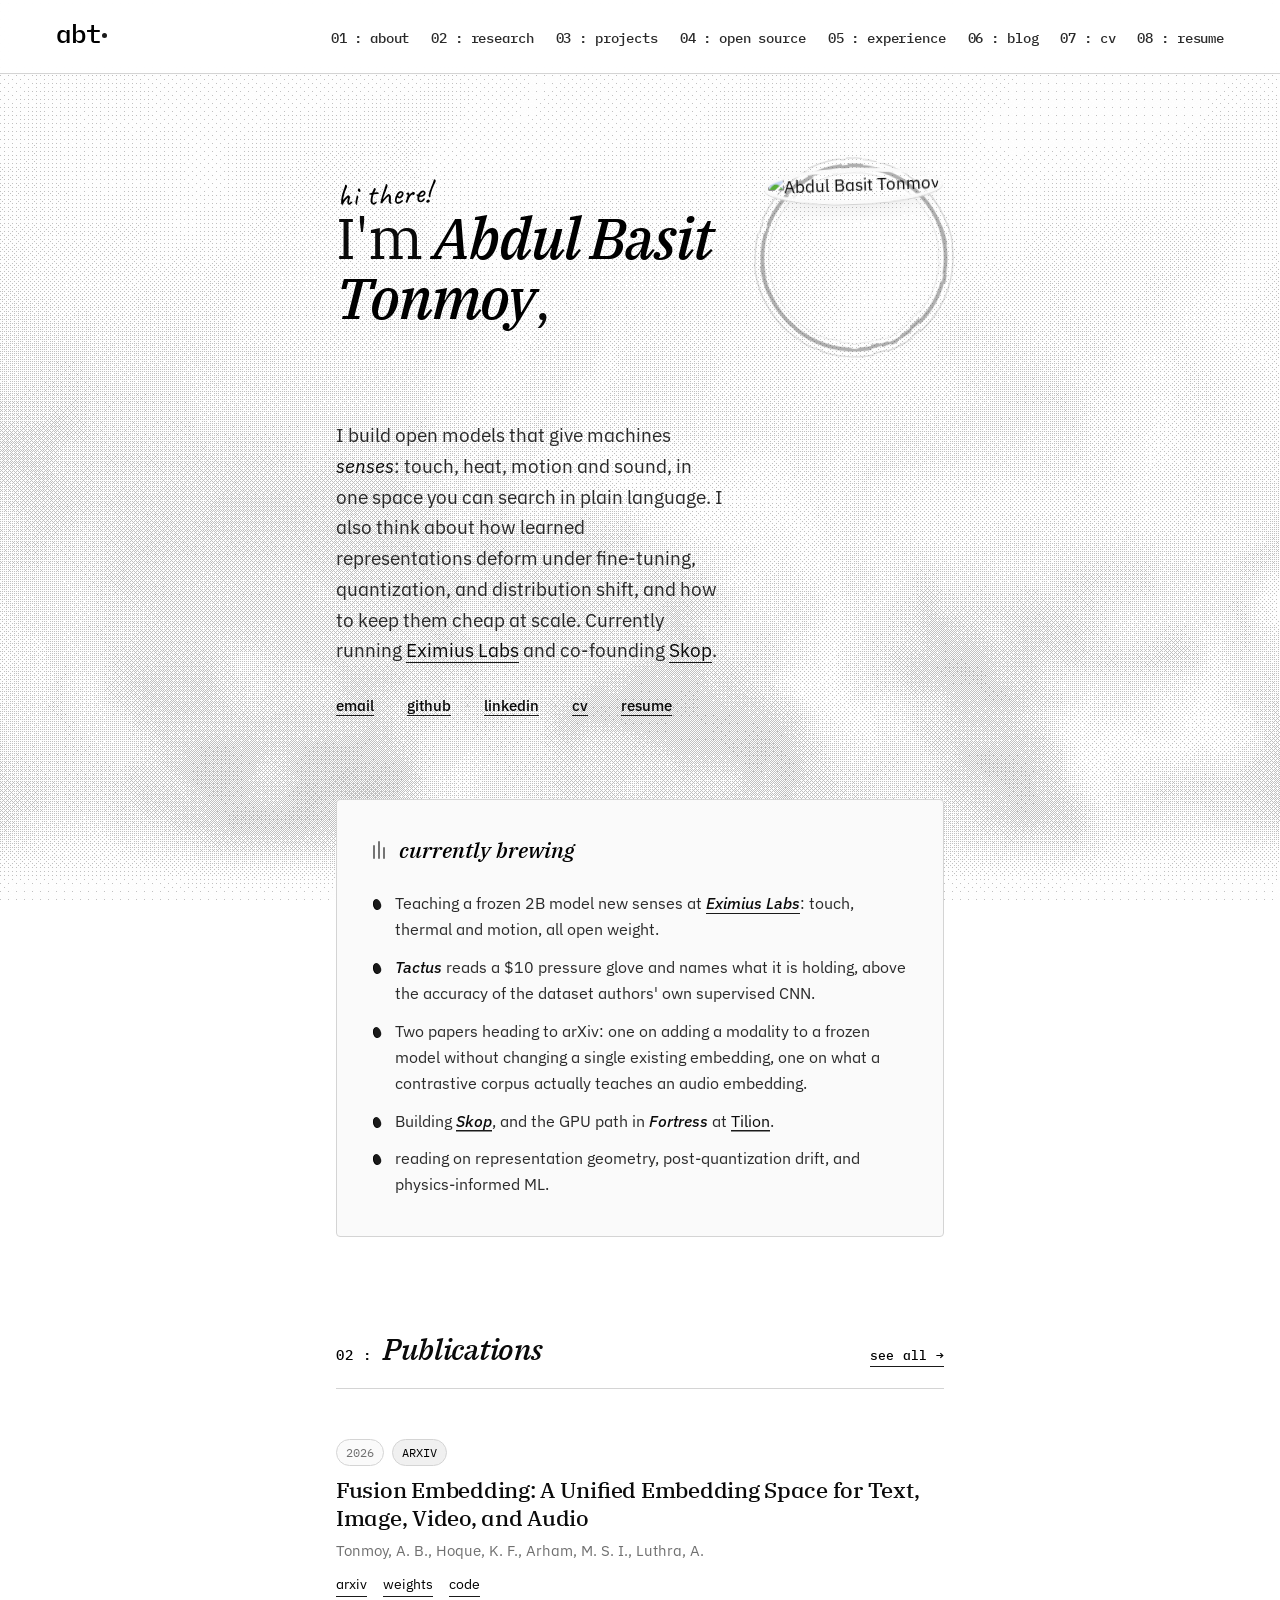
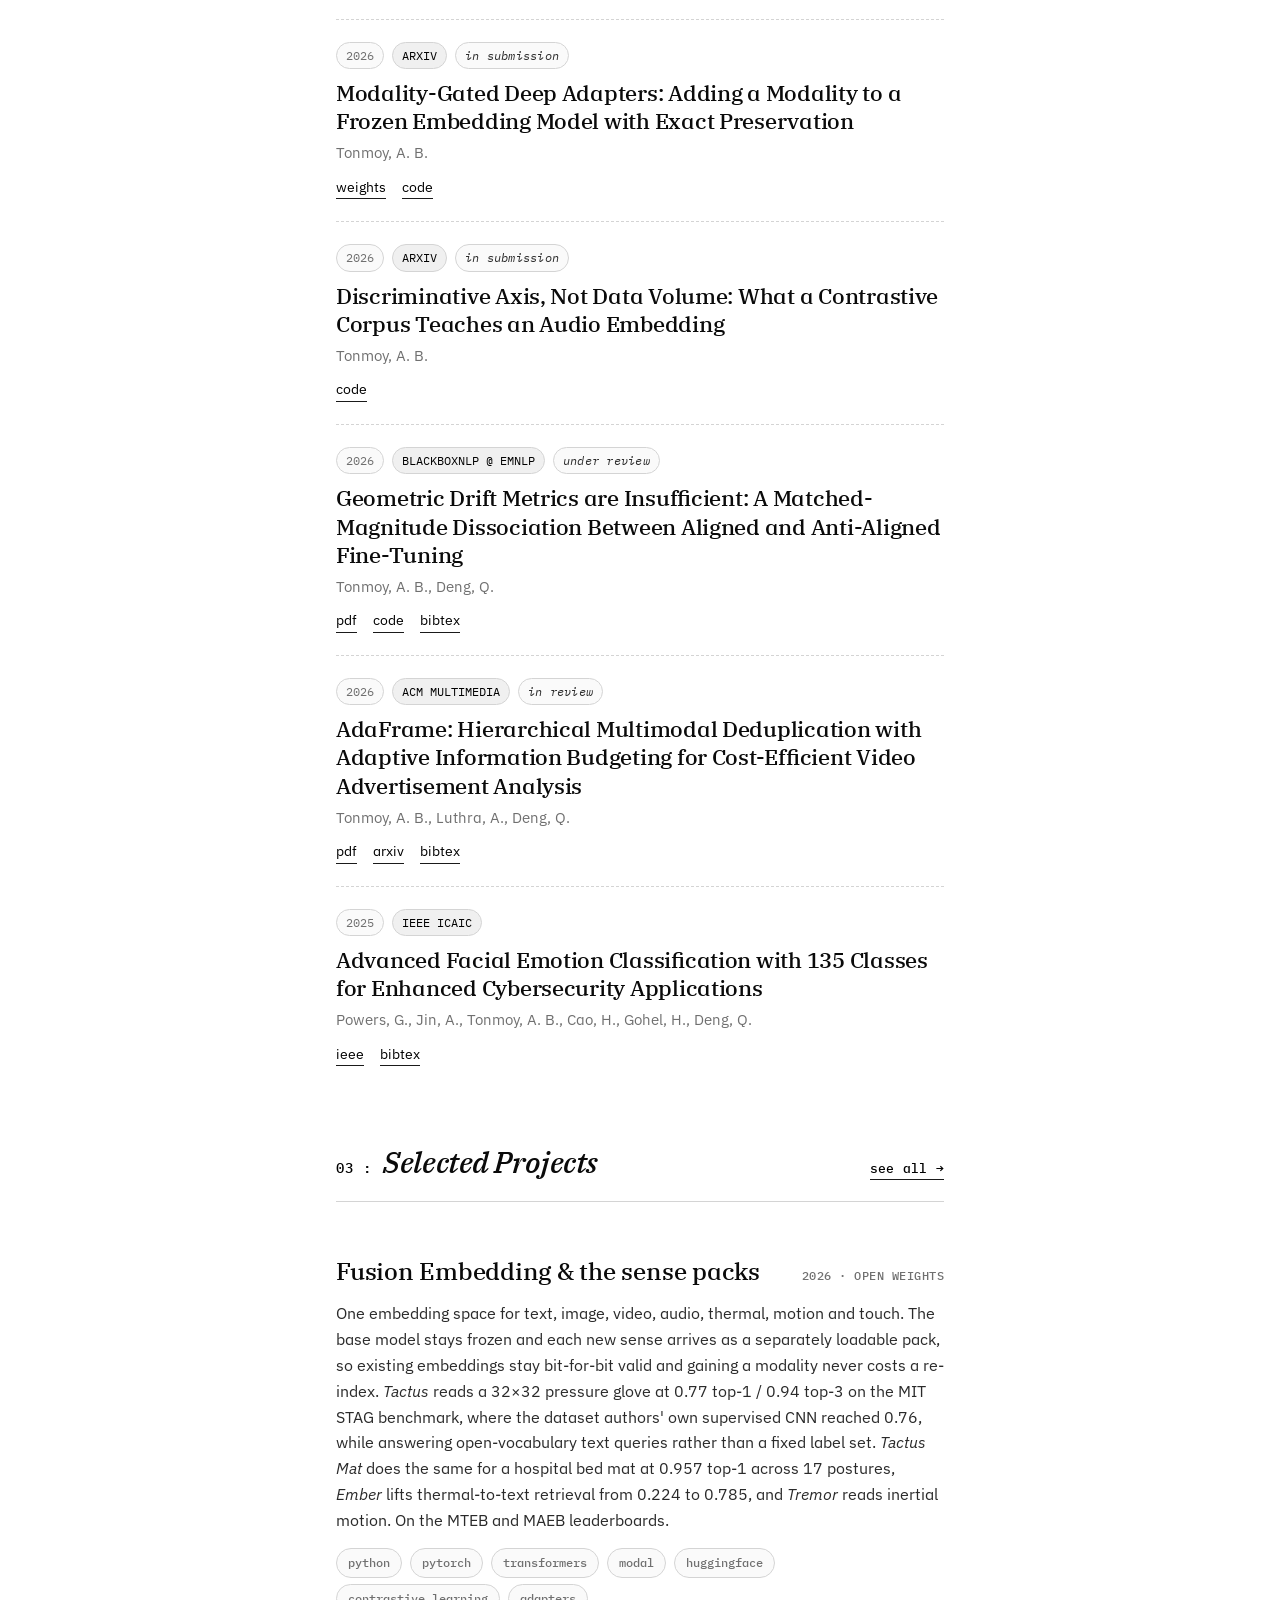
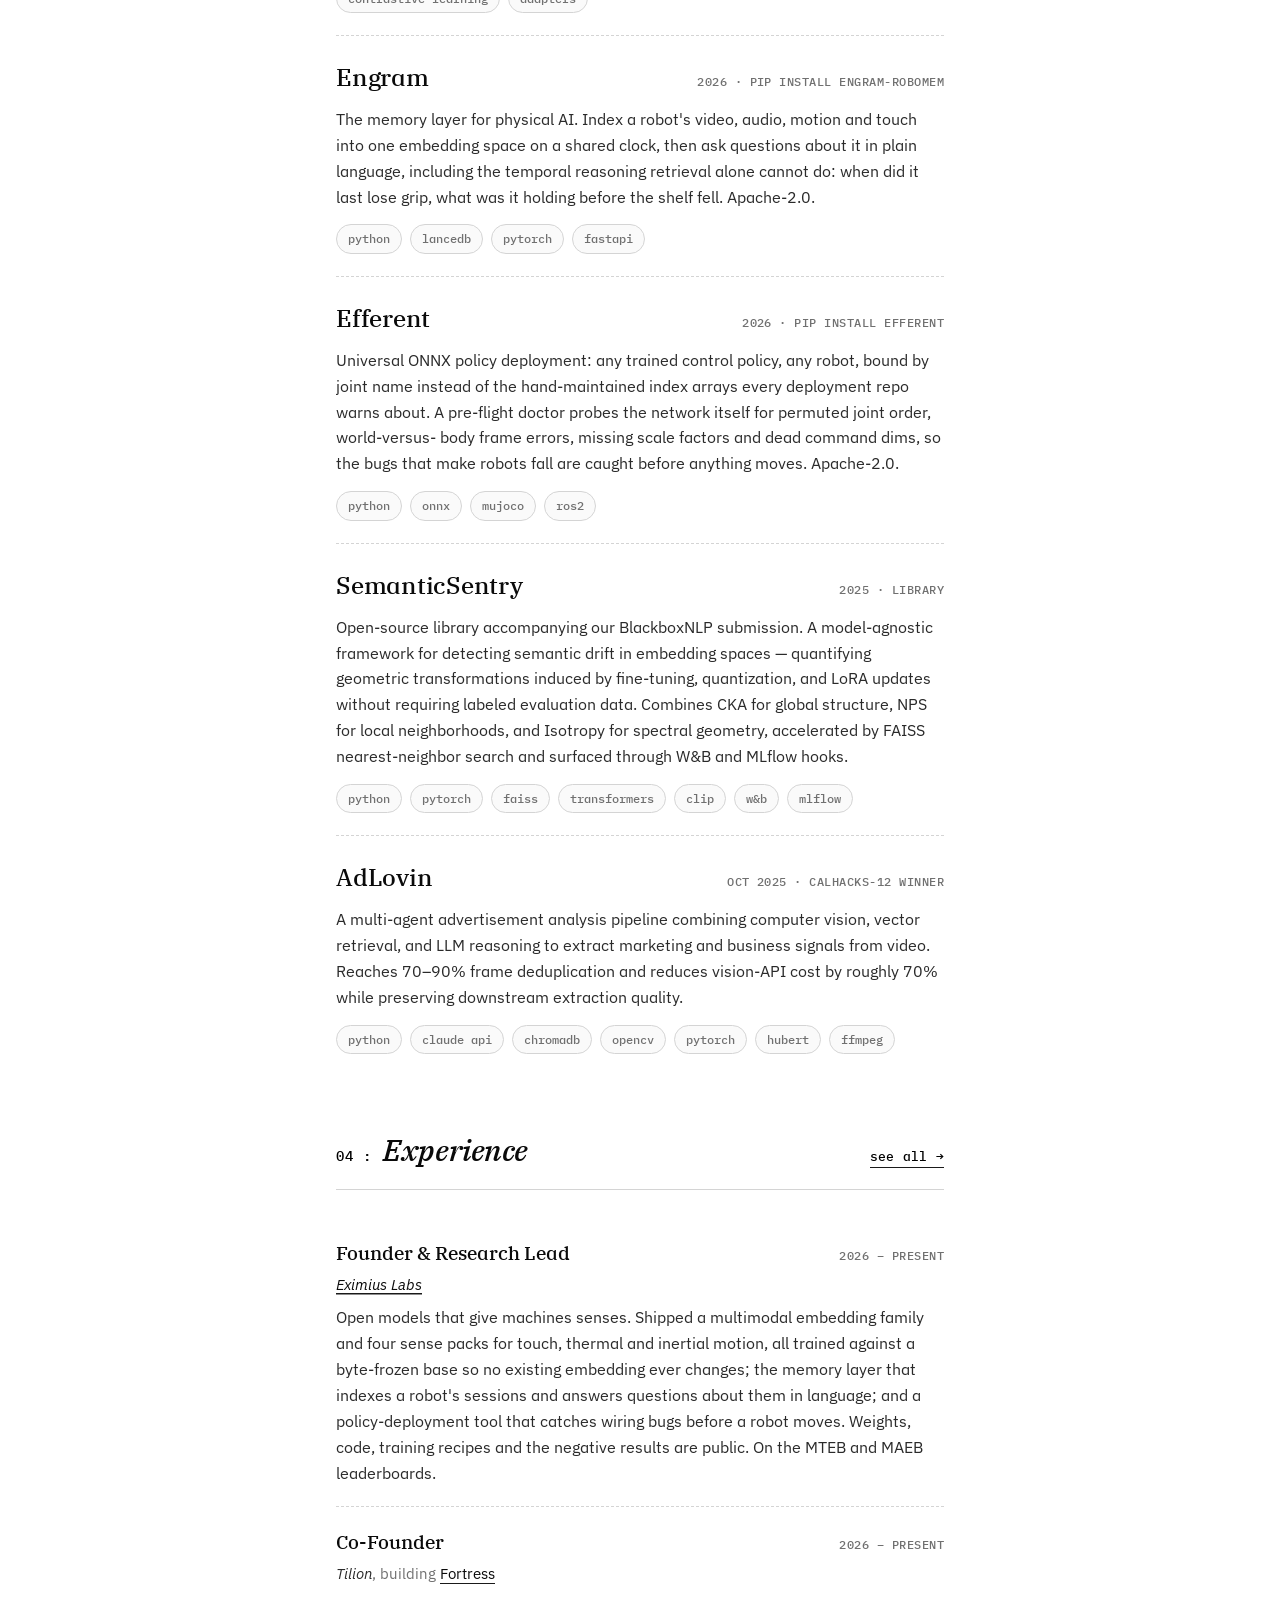
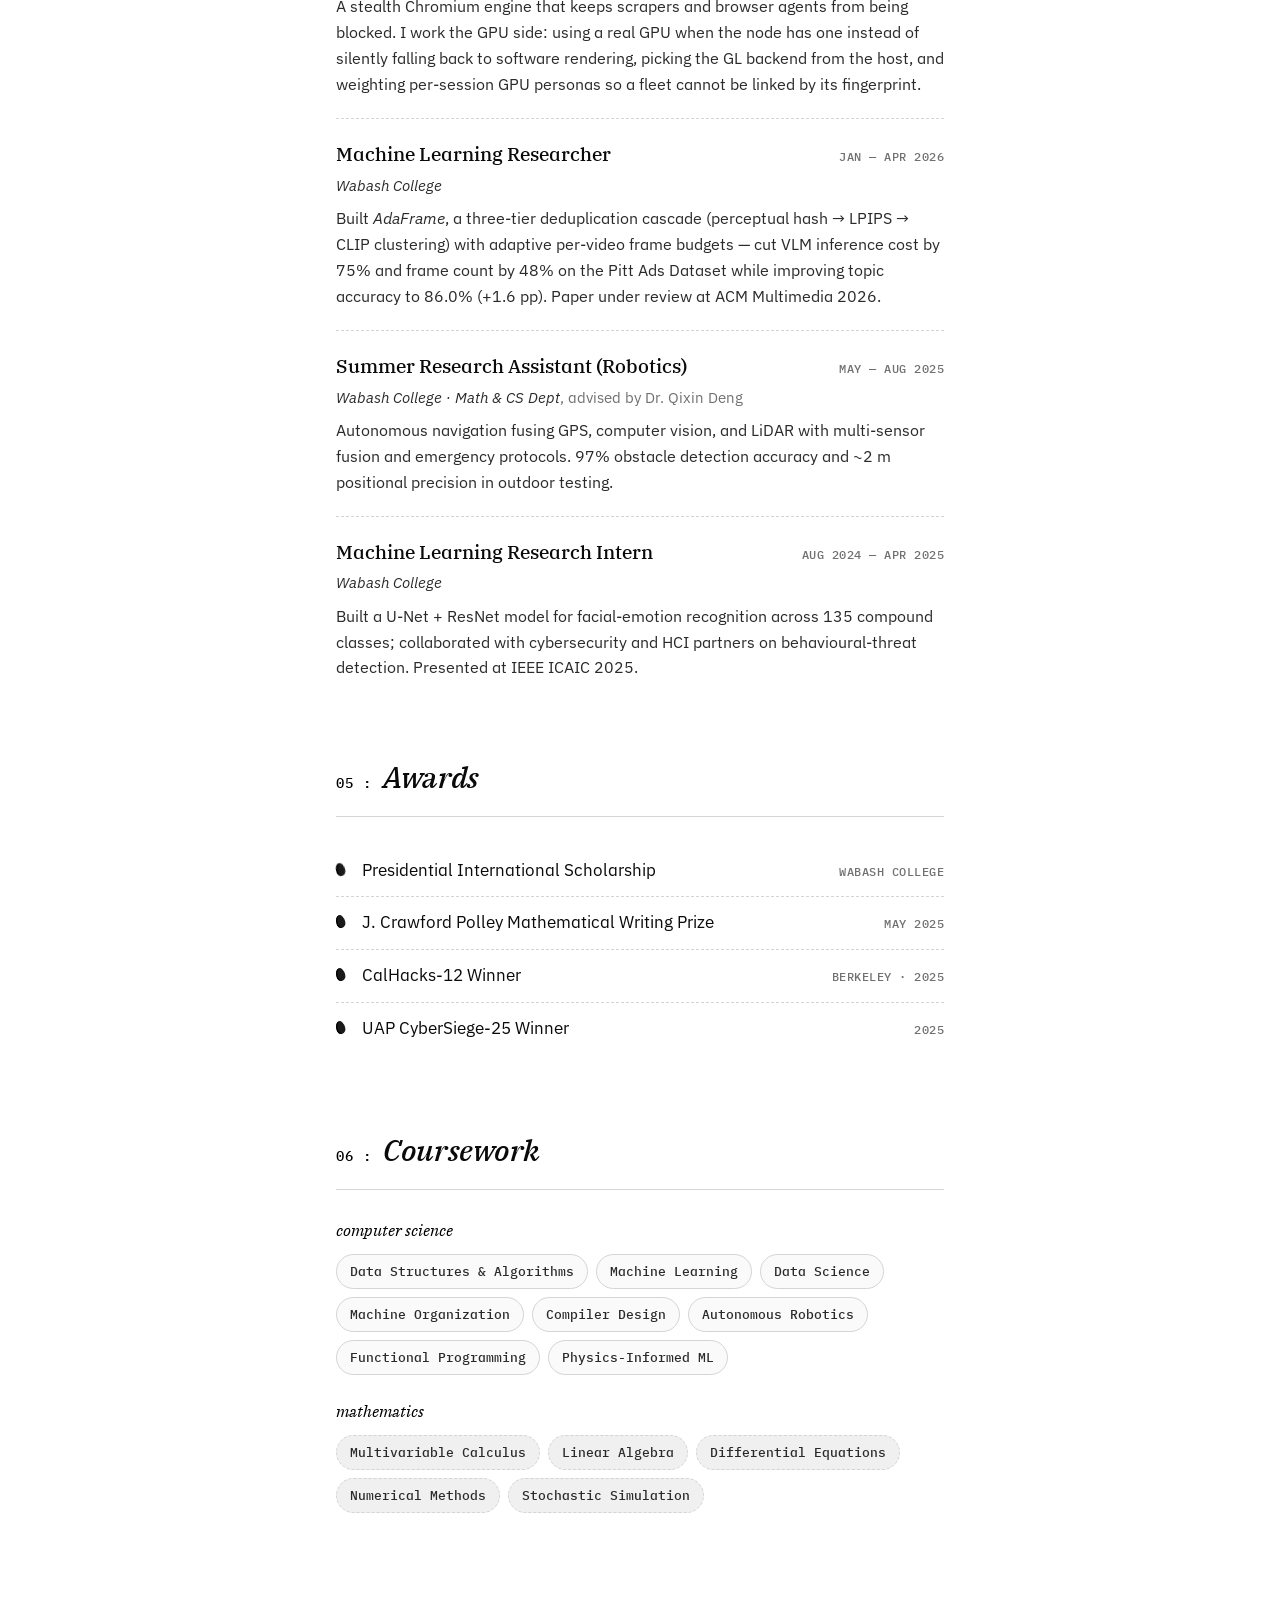
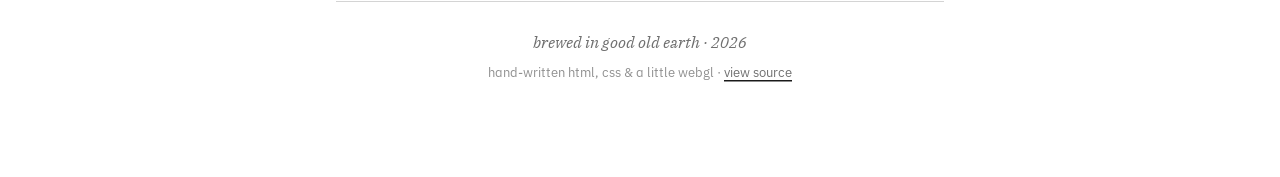
==== index.html @ e2d8f0fb "Move Tilion from open source to experience Fortress and tilion_cloud are my own company's repos, not" ====
<!doctype html>
<html lang="en">
  <head>
    <meta charset="utf-8" />
    <meta name="viewport" content="width=device-width, initial-scale=1" />
    <title>Abdul Basit Tonmoy</title>
    <meta
      name="description"
      content="Abdul Basit Tonmoy — undergraduate researcher at Wabash College working on multimodal ML, embedding geometry, and efficient inference systems."
    />
    <meta name="theme-color" content="#ffffff" />

    <link rel="icon" href="assets/img/favicon.svg" type="image/svg+xml" />
    <link rel="apple-touch-icon" href="assets/img/favicon.svg" />

    <link rel="preconnect" href="https://fonts.googleapis.com" />
    <link rel="preconnect" href="https://fonts.gstatic.com" crossorigin />
    <link
      href="https://fonts.googleapis.com/css2?family=Caveat:wght@500;600&family=IBM+Plex+Mono:ital,wght@0,400;0,500;1,400&family=IBM+Plex+Sans:ital,wght@0,400;0,500;0,600;1,400&family=IBM+Plex+Serif:ital,wght@0,400;0,500;0,600;1,400;1,500&display=swap"
      rel="stylesheet"
    />

    <link rel="stylesheet" href="styles.css" />
  </head>

  <body>
    <header class="topnav">
      <a href="#top" class="brand">
        <span class="brand-glyph">abt</span>
      </a>
      <nav class="nav-list" aria-label="primary">
        <a href="#about">01 : about</a>
        <a href="research/index.html">02 : research</a>
        <a href="projects/index.html">03 : projects</a>
        <a href="oss/index.html">04 : open source</a>
        <a href="experience/index.html">05 : experience</a>
        <a href="blog/index.html">06 : blog</a>
        <a href="https://drive.google.com/drive/folders/1XuUOrKwvbpiu9fPLoT7gOQi841PWO5Fw?usp=sharing">07 : cv</a>
        <a href="https://drive.google.com/drive/folders/1CNJVHpJBf2k5RYKV4sfGT2qE45m3qys4?usp=sharing">08 : resume</a>
      </nav>
    </header>

    <main class="page" id="top">
      <section class="hero">
        <div class="hero-grid">
          <p class="greeting">hi there!</p>

          <h1 class="title">
            I'm <em class="name">Abdul Basit Tonmoy</em>,
          </h1>

          <p class="rotating-line">
            <span
              class="rotator"
              role="text"
              aria-label="an engineer, researcher, hacker and photographer; a coffee and sunset enthusiast; a weekend hiker and amateur footballer"
            >
              <span>an engineer, researcher, hacker &amp; photographer</span>
              <span>a coffee &amp; sunset enthusiast</span>
              <span>a weekend hiker &amp; amateur footballer</span>
            </span>
          </p>

          <p class="identity">
            I build open models that give machines <em>senses</em>:
            touch, heat, motion and sound, in one space you can search in
            plain language. I also think about how learned representations
            deform under fine-tuning, quantization, and distribution shift,
            and how to keep them cheap at scale. Currently running
            <a href="https://www.eximiuslabs.com/">Eximius Labs</a> and
            co-founding <a href="https://skop.dev/">Skop</a>.
          </p>

          <p class="contact">
            <a href="mailto:atonmoy27@wabash.edu">email</a>
            <span class="dot" aria-hidden="true">&middot;</span>
            <a href="https://github.com/abtonmoy">github</a>
            <span class="dot" aria-hidden="true">&middot;</span>
            <a href="https://linkedin.com/in/abdul-basit-tonmoy">linkedin</a>
            <span class="dot" aria-hidden="true">&middot;</span>
            <a href="https://drive.google.com/drive/folders/1XuUOrKwvbpiu9fPLoT7gOQi841PWO5Fw?usp=sharing">cv</a>
            <span class="dot" aria-hidden="true">&middot;</span>
            <a href="https://drive.google.com/drive/folders/1CNJVHpJBf2k5RYKV4sfGT2qE45m3qys4?usp=sharing">resume</a>
          </p>

          <figure class="hero-avatar">
            <svg
              class="stain-ring"
              viewBox="0 0 240 240"
              aria-hidden="true"
              xmlns="http://www.w3.org/2000/svg"
            >
              <defs>
                <filter id="rough" x="-10%" y="-10%" width="120%" height="120%">
                  <feTurbulence
                    type="fractalNoise"
                    baseFrequency="0.024"
                    numOctaves="2"
                    seed="4"
                  />
                  <feDisplacementMap in="SourceGraphic" scale="5" />
                </filter>
              </defs>
              <circle
                cx="120"
                cy="120"
                r="100"
                fill="none"
                stroke="#0a0a0a"
                stroke-width="4"
                filter="url(#rough)"
              />
              <circle
                cx="120"
                cy="120"
                r="108"
                fill="none"
                stroke="#0a0a0a"
                stroke-width="1.2"
                opacity="0.55"
                filter="url(#rough)"
              />
              <circle
                cx="120"
                cy="120"
                r="93"
                fill="none"
                stroke="#0a0a0a"
                stroke-width="0.8"
                opacity="0.4"
                filter="url(#rough)"
              />
            </svg>
            <img
              class="avatar"
              src="assets/img/profile.jpg"
              alt="Abdul Basit Tonmoy"
              loading="eager"
              width="170"
              height="170"
            />
          </figure>
        </div>
      </section>

      <section class="currently" id="about">
        <h2 class="brewing">
          <span class="steam" aria-hidden="true">
            <span></span><span></span><span></span>
          </span>
          <span>currently brewing</span>
        </h2>
        <ul class="now-list">
          <li>
            Teaching a frozen 2B model new senses at
            <a href="https://www.eximiuslabs.com/"><em>Eximius Labs</em></a>:
            touch, thermal and motion, all open weight.
          </li>
          <li>
            <em>Tactus</em> reads a $10 pressure glove and names what it is
            holding, above the accuracy of the dataset authors' own supervised
            CNN.
          </li>
          <li>
            Two papers heading to arXiv: one on adding a modality to a frozen
            model without changing a single existing embedding, one on what a
            contrastive corpus actually teaches an audio embedding.
          </li>
          <li>
            Building <a href="https://skop.dev/"><em>Skop</em></a>, and the GPU
            path in <em>Fortress</em> at
            <a href="https://github.com/tiliondev/fortress">Tilion</a>.
          </li>
          <li>
            reading on representation geometry, post-quantization drift, and
            physics-informed ML.
          </li>
        </ul>
      </section>

      <section class="block" id="research">
        <h2 class="block-title">
          <span class="num">02 :</span> Publications
          <a class="see-all" href="research/index.html">see all &rarr;</a>
        </h2>

        <ol class="pubs">
          <li class="pub">
            <div class="pub-meta">
              <span class="year">2026</span>
              <span class="venue">arXiv</span>
            </div>
            <h3 class="pub-title">
              Fusion Embedding: A Unified Embedding Space for Text, Image,
              Video, and Audio
            </h3>
            <p class="pub-authors">
              Tonmoy, A. B., Hoque, K. F., Arham, M. S. I., Luthra, A.
            </p>
            <p class="pub-links">
              <a href="https://arxiv.org/abs/2607.18666">arxiv</a>
              <a href="https://huggingface.co/EximiusLabs">weights</a>
              <a href="https://github.com/Eximius-Labs/fusion-embedding">code</a>
            </p>
          </li>

          <li class="pub">
            <div class="pub-meta">
              <span class="year">2026</span>
              <span class="venue">arXiv</span>
              <span class="status">in submission</span>
            </div>
            <h3 class="pub-title">
              Modality-Gated Deep Adapters: Adding a Modality to a Frozen
              Embedding Model with Exact Preservation
            </h3>
            <p class="pub-authors">Tonmoy, A. B.</p>
            <p class="pub-links">
              <a href="https://huggingface.co/EximiusLabs">weights</a>
              <a href="https://github.com/Eximius-Labs/fusion-embedding">code</a>
            </p>
          </li>

          <li class="pub">
            <div class="pub-meta">
              <span class="year">2026</span>
              <span class="venue">arXiv</span>
              <span class="status">in submission</span>
            </div>
            <h3 class="pub-title">
              Discriminative Axis, Not Data Volume: What a Contrastive Corpus
              Teaches an Audio Embedding
            </h3>
            <p class="pub-authors">Tonmoy, A. B.</p>
            <p class="pub-links">
              <a href="https://github.com/Eximius-Labs/fusion-embedding">code</a>
            </p>
          </li>

          <li class="pub">
            <div class="pub-meta">
              <span class="year">2026</span>
              <span class="venue">BlackboxNLP @ EMNLP</span>
              <span class="status">under review</span>
            </div>
            <h3 class="pub-title">
              Geometric Drift Metrics are Insufficient: A Matched-Magnitude
              Dissociation Between Aligned and Anti-Aligned Fine-Tuning
            </h3>
            <p class="pub-authors">Tonmoy, A. B., Deng, Q.</p>
            <p class="pub-links">
              <a href="assets/papers/semantic-drift.pdf">pdf</a>
              <a href="https://github.com/abtonmoy/semantic-sentry">code</a>
              <a href="#">bibtex</a>
            </p>
          </li>

          <li class="pub">
            <div class="pub-meta">
              <span class="year">2026</span>
              <span class="venue">ACM Multimedia</span>
              <span class="status">in review</span>
            </div>
            <h3 class="pub-title">
              AdaFrame: Hierarchical Multimodal Deduplication with Adaptive
              Information Budgeting for Cost-Efficient Video Advertisement
              Analysis
            </h3>
            <p class="pub-authors">Tonmoy, A. B., Luthra, A., Deng, Q.</p>
            <p class="pub-links">
              <a href="assets/papers/adaframe.pdf">pdf</a>
              <a href="#">arxiv</a>
              <a href="#">bibtex</a>
            </p>
          </li>

          <li class="pub">
            <div class="pub-meta">
              <span class="year">2025</span>
              <span class="venue">IEEE ICAIC</span>
            </div>
            <h3 class="pub-title">
              Advanced Facial Emotion Classification with 135 Classes for
              Enhanced Cybersecurity Applications
            </h3>
            <p class="pub-authors">
              Powers, G., Jin, A., Tonmoy, A. B., Cao, H., Gohel, H., Deng, Q.
            </p>
            <p class="pub-links">
              <a href="https://ieeexplore.ieee.org/abstract/document/10848788">ieee</a>
              <a href="#">bibtex</a>
            </p>
          </li>
        </ol>
      </section>

      <section class="block" id="projects">
        <h2 class="block-title">
          <span class="num">03 :</span> Selected Projects
          <a class="see-all" href="projects/index.html">see all &rarr;</a>
        </h2>

        <ul class="projects">
          <li class="project">
            <div class="project-head">
              <h3 class="project-name">Fusion Embedding &amp; the sense packs</h3>
              <span class="project-tag">2026 &middot; open weights</span>
            </div>
            <p class="project-desc">
              One embedding space for text, image, video, audio, thermal,
              motion and touch. The base model stays frozen and each new sense
              arrives as a separately loadable pack, so existing embeddings
              stay bit-for-bit valid and gaining a modality never costs a
              re-index. <em>Tactus</em> reads a 32&times;32 pressure glove at
              0.77 top-1 / 0.94 top-3 on the MIT STAG benchmark, where the
              dataset authors' own supervised CNN reached 0.76, while
              answering open-vocabulary text queries rather than a fixed label
              set. <em>Tactus Mat</em> does the same for a hospital bed mat at
              0.957 top-1 across 17 postures, <em>Ember</em> lifts
              thermal-to-text retrieval from 0.224 to 0.785, and
              <em>Tremor</em> reads inertial motion. On the MTEB and MAEB
              leaderboards.
            </p>
            <ul class="stack">
              <li>python</li>
              <li>pytorch</li>
              <li>transformers</li>
              <li>modal</li>
              <li>huggingface</li>
              <li>contrastive learning</li>
              <li>adapters</li>
            </ul>
          </li>

          <li class="project">
            <div class="project-head">
              <h3 class="project-name">Engram</h3>
              <span class="project-tag">2026 &middot; pip install engram-robomem</span>
            </div>
            <p class="project-desc">
              The memory layer for physical AI. Index a robot's video, audio,
              motion and touch into one embedding space on a shared clock,
              then ask questions about it in plain language, including the
              temporal reasoning retrieval alone cannot do: when did it last
              lose grip, what was it holding before the shelf fell. Apache-2.0.
            </p>
            <ul class="stack">
              <li>python</li>
              <li>lancedb</li>
              <li>pytorch</li>
              <li>fastapi</li>
            </ul>
          </li>

          <li class="project">
            <div class="project-head">
              <h3 class="project-name">Efferent</h3>
              <span class="project-tag">2026 &middot; pip install efferent</span>
            </div>
            <p class="project-desc">
              Universal ONNX policy deployment: any trained control policy, any
              robot, bound by joint name instead of the hand-maintained index
              arrays every deployment repo warns about. A pre-flight doctor
              probes the network itself for permuted joint order, world-versus-
              body frame errors, missing scale factors and dead command dims,
              so the bugs that make robots fall are caught before anything
              moves. Apache-2.0.
            </p>
            <ul class="stack">
              <li>python</li>
              <li>onnx</li>
              <li>mujoco</li>
              <li>ros2</li>
            </ul>
          </li>

          <li class="project">
            <div class="project-head">
              <h3 class="project-name">SemanticSentry</h3>
              <span class="project-tag">2025 &middot; library</span>
            </div>
            <p class="project-desc">
              Open-source library accompanying our BlackboxNLP submission.
              A model-agnostic framework for detecting semantic drift in
              embedding spaces &mdash; quantifying geometric transformations
              induced by fine-tuning, quantization, and LoRA updates without
              requiring labeled evaluation data. Combines CKA for global
              structure, NPS for local neighborhoods, and Isotropy for
              spectral geometry, accelerated by FAISS nearest-neighbor search
              and surfaced through W&amp;B and MLflow hooks.
            </p>
            <ul class="stack">
              <li>python</li>
              <li>pytorch</li>
              <li>faiss</li>
              <li>transformers</li>
              <li>clip</li>
              <li>w&amp;b</li>
              <li>mlflow</li>
            </ul>
          </li>

          <li class="project">
            <div class="project-head">
              <h3 class="project-name">AdLovin</h3>
              <span class="project-tag">Oct 2025 &middot; CalHacks-12 winner</span>
            </div>
            <p class="project-desc">
              A multi-agent advertisement analysis pipeline combining computer
              vision, vector retrieval, and LLM reasoning to extract marketing
              and business signals from video. Reaches 70&ndash;90% frame
              deduplication and reduces vision-API cost by roughly 70% while
              preserving downstream extraction quality.
            </p>
            <ul class="stack">
              <li>python</li>
              <li>claude api</li>
              <li>chromadb</li>
              <li>opencv</li>
              <li>pytorch</li>
              <li>hubert</li>
              <li>ffmpeg</li>
            </ul>
          </li>
        </ul>
      </section>

      <section class="block" id="experience">
        <h2 class="block-title">
          <span class="num">04 :</span> Experience
          <a class="see-all" href="experience/index.html">see all &rarr;</a>
        </h2>

        <ol class="experience">
          <li class="role">
            <div class="role-head">
              <h3 class="role-title">Founder &amp; Research Lead</h3>
              <span class="role-when">2026 &ndash; present</span>
            </div>
            <p class="role-where">
              <em><a href="https://www.eximiuslabs.com/">Eximius Labs</a></em>
            </p>
            <p class="role-note">
              Open models that give machines senses. Shipped a multimodal
              embedding family and four sense packs for touch, thermal and
              inertial motion, all trained against a byte-frozen base so no
              existing embedding ever changes; the memory layer that indexes a
              robot's sessions and answers questions about them in language;
              and a policy-deployment tool that catches wiring bugs before a
              robot moves. Weights, code, training recipes and the negative
              results are public. On the MTEB and MAEB leaderboards.
            </p>
          </li>

          <li class="role">
            <div class="role-head">
              <h3 class="role-title">Co-Founder</h3>
              <span class="role-when">2026 &ndash; present</span>
            </div>
            <p class="role-where">
              <em>Tilion</em>, building
              <a href="https://github.com/tiliondev/fortress">Fortress</a>
            </p>
            <p class="role-note">
              A stealth Chromium engine that keeps scrapers and browser agents
              from being blocked. I work the GPU side: using a real GPU when
              the node has one instead of silently falling back to software
              rendering, picking the GL backend from the host, and weighting
              per-session GPU personas so a fleet cannot be linked by its
              fingerprint.
            </p>
          </li>

          <li class="role">
            <div class="role-head">
              <h3 class="role-title">Machine Learning Researcher</h3>
              <span class="role-when">Jan &mdash; Apr 2026</span>
            </div>
            <p class="role-where">
              <em>Wabash College</em>
            </p>
            <p class="role-note">
              Built <em>AdaFrame</em>, a three-tier deduplication cascade
              (perceptual hash &rarr; LPIPS &rarr; CLIP clustering) with
              adaptive per-video frame budgets &mdash; cut VLM inference
              cost by 75% and frame count by 48% on the Pitt Ads Dataset
              while improving topic accuracy to 86.0% (+1.6&nbsp;pp).
              Paper under review at ACM Multimedia 2026.
            </p>
          </li>

          <li class="role">
            <div class="role-head">
              <h3 class="role-title">Summer Research Assistant (Robotics)</h3>
              <span class="role-when">May &mdash; Aug 2025</span>
            </div>
            <p class="role-where">
              <em>Wabash College &middot; Math &amp; CS Dept</em>, advised
              by Dr. Qixin Deng
            </p>
            <p class="role-note">
              Autonomous navigation fusing GPS, computer vision, and LiDAR
              with multi-sensor fusion and emergency protocols. 97%
              obstacle detection accuracy and ~2&nbsp;m positional
              precision in outdoor testing.
            </p>
          </li>

          <li class="role">
            <div class="role-head">
              <h3 class="role-title">Machine Learning Research Intern</h3>
              <span class="role-when">Aug 2024 &mdash; Apr 2025</span>
            </div>
            <p class="role-where">
              <em>Wabash College</em>
            </p>
            <p class="role-note">
              Built a U-Net + ResNet model for facial-emotion recognition
              across 135 compound classes; collaborated with cybersecurity
              and HCI partners on behavioural-threat detection. Presented
              at IEEE ICAIC 2025.
            </p>
          </li>

        </ol>
      </section>

      <section class="block">
        <h2 class="block-title">
          <span class="num">05 :</span> Awards
        </h2>
        <ul class="awards">
          <li>
            <span class="award-name">Presidential International Scholarship</span>
            <span class="award-when">Wabash College</span>
          </li>
          <li>
            <span class="award-name">
              J. Crawford Polley Mathematical Writing Prize
            </span>
            <span class="award-when">May 2025</span>
          </li>
          <li>
            <span class="award-name">CalHacks-12 Winner</span>
            <span class="award-when">Berkeley &middot; 2025</span>
          </li>
          <li>
            <span class="award-name">UAP CyberSiege-25 Winner</span>
            <span class="award-when">2025</span>
          </li>
        </ul>
      </section>

      <section class="block">
        <h2 class="block-title">
          <span class="num">06 :</span> Coursework
        </h2>

        <div class="course-group">
          <p class="course-label">computer science</p>
          <ul class="chips">
            <li>Data Structures &amp; Algorithms</li>
            <li>Machine Learning</li>
            <li>Data Science</li>
            <li>Machine Organization</li>
            <li>Compiler Design</li>
            <li>Autonomous Robotics</li>
            <li>Functional Programming</li>
            <li>Physics-Informed ML</li>
          </ul>
        </div>

        <div class="course-group">
          <p class="course-label">mathematics</p>
          <ul class="chips chips-math">
            <li>Multivariable Calculus</li>
            <li>Linear Algebra</li>
            <li>Differential Equations</li>
            <li>Numerical Methods</li>
            <li>Stochastic Simulation</li>
          </ul>
        </div>
      </section>

      <footer class="footer">
        <p class="signoff">
          brewed in good old earth &middot; 2026
        </p>
        <p class="signoff small">
          hand-written html, css &amp; a little webgl &middot;
          <a href="https://github.com/abtonmoy">view source</a>
        </p>
      </footer>
    </main>

    <script src="assets/js/bg.js" data-steam="home" defer></script>
  </body>
</html>
---- styles.css ----
:root {
  /* black & white palette */
  --oat: #ffffff;          /* page bg */
  --foam: #fafafa;         /* slightly off-white surface */
  --cream: #f0f0f0;        /* card surface */
  --espresso: #0a0a0a;     /* primary text — near black */
  --espresso-soft: #2a2a2a;
  --latte: #707070;        /* muted — mid grey */
  --latte-light: #909090;
  --crema: #1a1a1a;        /* accent — dark grey */
  --crema-deep: #000000;   /* hover state — pure black */
  --grounds: #d4d4d4;      /* rule lines */
  --grounds-soft: #e6e6e6;

  --serif: "IBM Plex Serif", "Iowan Old Style", "Sitka Text", Cambria,
    Georgia, serif;
  --sans: "IBM Plex Sans", -apple-system, BlinkMacSystemFont, "Segoe UI",
    Roboto, sans-serif;
  --mono: "IBM Plex Mono", "SFMono-Regular", ui-monospace, Menlo, Consolas,
    monospace;
  --hand: "Caveat", "Bradley Hand", "Marker Felt", cursive;

  --measure: 720px;
  --pad-x: 56px;
}

* {
  box-sizing: border-box;
}

html,
body {
  margin: 0;
  padding: 0;
  background: var(--oat);
  color: var(--espresso);
}

body {
  font-family: var(--sans);
  font-size: 17px;
  line-height: 1.62;
  font-feature-settings: "kern", "liga", "ss01";
  text-rendering: optimizeLegibility;
  -webkit-font-smoothing: antialiased;
  -moz-osx-font-smoothing: grayscale;
  min-height: 100vh;
}

/* very faint paper warmth */
body::before {
  content: "";
  position: fixed;
  inset: 0;
  pointer-events: none;
  z-index: 0;
  opacity: 0.4;
  background-image: url("data:image/svg+xml;utf8,<svg xmlns='http://www.w3.org/2000/svg' width='200' height='200'><filter id='n'><feTurbulence type='fractalNoise' baseFrequency='0.9' numOctaves='2' seed='5'/><feColorMatrix values='0 0 0 0 0.2  0 0 0 0 0.2  0 0 0 0 0.2  0 0 0 0.06 0'/></filter><rect width='100%25' height='100%25' filter='url(%23n)'/></svg>");
  mix-blend-mode: multiply;
}

a {
  color: var(--espresso);
  text-decoration: none;
  background-image: linear-gradient(var(--crema), var(--crema));
  background-repeat: no-repeat;
  background-position: 0 100%;
  background-size: 100% 1.5px;
  transition: color 180ms ease, background-size 180ms ease;
  padding-bottom: 1px;
}

a:hover,
a:focus-visible {
  color: var(--crema-deep);
  background-size: 100% 3px;
}

em,
i {
  font-style: italic;
}

s,
del {
  text-decoration: line-through;
  text-decoration-color: var(--crema);
  text-decoration-thickness: 1.5px;
  color: var(--latte);
}

::selection {
  background: var(--grounds-soft);
  color: var(--espresso);
}

/* ---------- Top nav ---------- */

.topnav {
  position: sticky;
  top: 0;
  z-index: 10;
  display: flex;
  justify-content: space-between;
  align-items: baseline;
  padding: 20px var(--pad-x);
  background: rgba(255, 255, 255, 0.92);
  backdrop-filter: saturate(140%) blur(8px);
  -webkit-backdrop-filter: saturate(140%) blur(8px);
  border-bottom: 1px solid var(--grounds);
  flex-wrap: wrap;
  gap: 12px 28px;
}

.brand {
  display: inline-flex;
  align-items: center;
  gap: 9px;
  font-family: var(--serif);
  font-style: italic;
  font-weight: 500;
  font-size: 18px;
  letter-spacing: -0.005em;
  color: var(--espresso);
  background: none;
}

.brand:hover {
  color: var(--crema-deep);
  background: none;
}

.brand-glyph {
  display: inline-flex;
  align-items: baseline;
  font-family: var(--mono);
  font-style: normal;
  font-weight: 500;
  font-size: 26px;
  line-height: 0.85;
  letter-spacing: -0.04em;
  color: var(--crema-deep);
  position: relative;
  padding: 2px 4px 0 0;
  transform-origin: center bottom;
  transition: transform 360ms cubic-bezier(0.22, 1, 0.36, 1),
    color 220ms ease, letter-spacing 240ms ease;
}

/* the small dot accent — its own typographic mark, not a period */
.brand-glyph::after {
  content: "";
  position: absolute;
  right: -2px;
  bottom: 6px;
  width: 5px;
  height: 5px;
  border-radius: 50%;
  background: var(--crema);
  transition: background 220ms ease, transform 360ms cubic-bezier(0.22, 1, 0.36, 1);
}

.brand:hover .brand-glyph {
  color: var(--espresso);
  transform: rotate(-4deg);
  letter-spacing: 0;
}

.brand:hover .brand-glyph::after {
  background: var(--espresso);
  transform: translateY(-2px);
}


.nav-list {
  display: flex;
  flex-wrap: wrap;
  gap: 22px;
  font-family: var(--sans);
  font-size: 13.5px;
  font-weight: 500;
  letter-spacing: 0.01em;
}

.nav-list a {
  color: var(--espresso-soft);
  background: none;
  padding-bottom: 2px;
  border-bottom: 1px dotted transparent;
  transition: color 180ms ease, border-color 180ms ease;
}

.nav-list a:hover,
.nav-list a:focus-visible {
  color: var(--crema-deep);
  border-bottom-color: var(--crema);
  background: none;
}

/* ---------- Page ---------- */

.page {
  position: relative;
  z-index: 1;
  max-width: var(--measure);
  margin: 0 auto;
  padding: 88px var(--pad-x) 88px;
  opacity: 0;
  transform: translateY(6px);
  animation: rise 700ms cubic-bezier(0.2, 0.7, 0.2, 1) 80ms forwards;
}

@keyframes rise {
  to {
    opacity: 1;
    transform: none;
  }
}

@media (prefers-reduced-motion: reduce) {
  .page {
    animation: none;
    opacity: 1;
    transform: none;
  }
}

/* ---------- Hero ---------- */

.hero {
  position: relative;
  margin-bottom: 80px;
}

.hero-grid {
  display: grid;
  grid-template-columns: minmax(0, 1fr) auto;
  grid-template-areas:
    "greeting avatar"
    "title    avatar"
    "rotator  rotator"
    "identity ."
    "contact  .";
  column-gap: 40px;
  row-gap: 0;
  align-items: start;
}

.hero .greeting { grid-area: greeting; }
.hero .title { grid-area: title; }
.hero .rotating-line { grid-area: rotator; }
.hero .identity { grid-area: identity; }
.hero .contact { grid-area: contact; }
.hero .hero-avatar { grid-area: avatar; }

.hero-avatar {
  position: relative;
  width: 180px;
  height: 180px;
  margin: 6px 0 0;
  flex-shrink: 0;
}

.stain-ring {
  position: absolute;
  inset: -20px;
  width: calc(100% + 40px);
  height: calc(100% + 40px);
  opacity: 0.32;
  pointer-events: none;
  transform: rotate(8deg);
  z-index: 0;
}

.avatar {
  position: relative;
  z-index: 1;
  width: 100%;
  height: 100%;
  border-radius: 50%;
  object-fit: cover;
  border: 4px solid var(--foam);
  box-shadow: 0 1px 0 var(--grounds), 0 8px 24px -12px rgba(0, 0, 0, 0.2);
  transform: rotate(-2deg);
  transition: transform 280ms ease;
}

.hero-avatar:hover .avatar {
  transform: rotate(0deg);
}

.greeting {
  font-family: var(--hand);
  font-size: 32px;
  color: var(--crema-deep);
  margin: 0 0 -6px;
  transform: rotate(-2.5deg);
  display: inline-block;
}

.title {
  font-family: var(--serif);
  font-weight: 400;
  font-variation-settings: "opsz" 144, "SOFT" 30;
  font-size: clamp(36px, 6vw, 58px);
  line-height: 1.04;
  letter-spacing: -0.02em;
  margin: 0 0 28px;
  color: var(--espresso);
}

.title .name {
  font-style: italic;
  font-weight: 500;
  color: var(--crema-deep);
  font-variation-settings: "opsz" 144, "SOFT" 80;
}

.identity {
  font-family: var(--sans);
  font-size: 19px;
  line-height: 1.62;
  color: var(--espresso-soft);
  margin: 0 0 28px;
  max-width: 58ch;
}

.identity em {
  font-style: italic;
  color: var(--espresso);
}

/* ---------- Rotating identity (Kylie-style) ---------- */

.rotating-line {
  font-family: var(--serif);
  font-style: italic;
  font-weight: 400;
  font-size: clamp(20px, 2.6vw, 28px);
  line-height: 1.25;
  margin: 4px 0 22px;
  color: var(--crema-deep);
  font-variation-settings: "opsz" 100, "SOFT" 70;
}

.rotator {
  position: relative;
  display: block;
  width: 100%;
  min-height: 1.35em;
  overflow: hidden;
}

.rotator > span {
  position: absolute;
  left: 0;
  top: 0;
  white-space: nowrap;
  clip-path: inset(0 100% 0 0);
  opacity: 1;
  animation: typewriter-delete 15s infinite;
  will-change: clip-path;
}

/* terminal cursor at the end of each phrase — revealed by the same
   clip-path so it visually leads the typing/deleting */
.rotator > span::after {
  content: "";
  display: inline-block;
  width: 2px;
  height: 0.9em;
  margin-left: 4px;
  vertical-align: -0.08em;
  background: var(--crema-deep);
  animation: cursor-blink 0.62s steps(2, end) infinite;
}

.rotator > span:nth-child(1) { animation-delay: 0s; }
.rotator > span:nth-child(2) { animation-delay: 5s; }
.rotator > span:nth-child(3) { animation-delay: 10s; }

@keyframes typewriter-delete {
  /* slot start: hidden, about to type */
  0% {
    clip-path: inset(0 100% 0 0);
    animation-timing-function: steps(14, end);
  }
  /* typing done — 14 "syllable" steps revealed left-to-right */
  10% {
    clip-path: inset(0 0 0 0);
    animation-timing-function: linear;
  }
  /* hold for reading */
  20% {
    clip-path: inset(0 0 0 0);
    animation-timing-function: steps(12, end);
  }
  /* deletion done — clip recedes from the right, character by character */
  28% {
    clip-path: inset(0 100% 0 0);
    animation-timing-function: linear;
  }
  /* hidden for rest of cycle */
  33.4%,
  100% {
    clip-path: inset(0 100% 0 0);
  }
}

@keyframes cursor-blink {
  to {
    opacity: 0;
  }
}

@media (prefers-reduced-motion: reduce) {
  .rotator > span {
    animation: none;
    clip-path: none;
    opacity: 0;
  }
  .rotator > span:first-child {
    opacity: 1;
  }
  .rotator > span::after {
    animation: none;
  }
}

.contact {
  font-family: var(--sans);
  font-size: 15px;
  margin: 0;
  color: var(--latte);
}

.contact a {
  color: var(--espresso);
  font-weight: 500;
}

.contact .dot {
  display: inline-block;
  margin: 0 10px;
  color: var(--grounds);
}

/* ---------- Currently brewing ---------- */

.currently {
  margin-bottom: 88px;
  padding: 32px 36px;
  background: var(--foam);
  border: 1px solid var(--grounds);
  border-radius: 4px;
  position: relative;
}

.brewing {
  display: flex;
  align-items: center;
  gap: 14px;
  margin: 0 0 18px;
  font-family: var(--serif);
  font-style: italic;
  font-weight: 500;
  font-size: 22px;
  color: var(--crema-deep);
  font-variation-settings: "opsz" 144, "SOFT" 60;
}

.steam {
  display: inline-flex;
  align-items: flex-end;
  gap: 3px;
  height: 22px;
  margin-bottom: 2px;
}

.steam span {
  display: block;
  width: 2px;
  height: 14px;
  background: var(--crema);
  border-radius: 2px;
  opacity: 0.6;
  animation: steam 2.6s ease-in-out infinite;
}

.steam span:nth-child(2) {
  height: 18px;
  animation-delay: 0.3s;
}

.steam span:nth-child(3) {
  height: 12px;
  animation-delay: 0.6s;
}

@keyframes steam {
  0%,
  100% {
    transform: translateY(0) scaleY(1);
    opacity: 0.3;
  }
  50% {
    transform: translateY(-4px) scaleY(1.15);
    opacity: 0.75;
  }
}

@media (prefers-reduced-motion: reduce) {
  .steam span {
    animation: none;
  }
}

.now-list {
  list-style: none;
  padding: 0;
  margin: 0;
}

.now-list li {
  position: relative;
  padding: 6px 0 6px 22px;
  color: var(--espresso-soft);
  font-size: 16px;
}

.now-list li::before {
  content: "";
  position: absolute;
  left: 0;
  top: 14px;
  width: 8px;
  height: 11px;
  background: var(--crema);
  border-radius: 50% 50% 50% 50% / 60% 60% 40% 40%;
  transform: rotate(-15deg);
  box-shadow: inset 1px 0 0 var(--crema-deep);
}

.now-list em {
  font-style: italic;
  color: var(--espresso);
  font-weight: 500;
}

/* ---------- Block (section) ---------- */

.block {
  margin-bottom: 72px;
}

.block-title {
  font-family: var(--serif);
  font-style: italic;
  font-weight: 500;
  font-size: 30px;
  letter-spacing: -0.015em;
  margin: 0 0 28px;
  color: var(--espresso);
  font-variation-settings: "opsz" 144, "SOFT" 60;
  padding-bottom: 14px;
  border-bottom: 1px solid var(--grounds);
  display: flex;
  align-items: baseline;
  gap: 12px;
}

.block-title .num {
  font-family: var(--sans);
  font-style: normal;
  font-weight: 500;
  font-size: 14px;
  letter-spacing: 0.06em;
  color: var(--crema-deep);
  text-transform: uppercase;
}

.block-title .see-all {
  margin-left: auto;
  font-family: var(--sans);
  font-style: normal;
  font-weight: 500;
  font-size: 13px;
  letter-spacing: 0.02em;
  color: var(--crema-deep);
  background-image: linear-gradient(var(--crema), var(--crema));
  background-size: 100% 1.5px;
}

.block-title .see-all:hover {
  background-size: 100% 3px;
  color: var(--espresso);
}

/* ---------- Publications ---------- */

.pubs {
  list-style: none;
  margin: 0;
  padding: 0;
}

.pub {
  padding: 22px 0;
  border-bottom: 1px dashed var(--grounds);
}

.pub:last-child {
  border-bottom: none;
  padding-bottom: 0;
}

.pub-meta {
  display: flex;
  flex-wrap: wrap;
  gap: 8px;
  margin-bottom: 10px;
  font-family: var(--sans);
  font-size: 12px;
  letter-spacing: 0.04em;
  text-transform: uppercase;
}

.pub-meta .year,
.pub-meta .venue,
.pub-meta .status {
  padding: 3px 9px;
  border-radius: 999px;
  background: var(--foam);
  border: 1px solid var(--grounds);
  color: var(--latte);
}

.pub-meta .venue {
  color: var(--crema-deep);
  border-color: var(--grounds);
  background: var(--cream);
}

.pub-meta .status {
  font-style: italic;
  text-transform: none;
  letter-spacing: 0.02em;
  color: var(--espresso-soft);
}

.pub-title {
  font-family: var(--serif);
  font-weight: 500;
  font-size: 22px;
  line-height: 1.28;
  letter-spacing: -0.012em;
  margin: 0 0 6px;
  color: var(--espresso);
  font-variation-settings: "opsz" 80, "SOFT" 50;
}

.pub-authors {
  margin: 0 0 10px;
  color: var(--latte);
  font-size: 15px;
}

.pub-links {
  margin: 0;
  font-family: var(--sans);
  font-size: 14px;
  display: flex;
  gap: 16px;
}

.pub-links a {
  color: var(--crema-deep);
  background-image: linear-gradient(var(--crema), var(--crema));
  background-size: 100% 1px;
}

.pub-links a:hover {
  background-size: 100% 2.5px;
}

/* ---------- Projects ---------- */

.projects {
  list-style: none;
  margin: 0;
  padding: 0;
}

.project {
  padding: 22px 0;
  border-bottom: 1px dashed var(--grounds);
}

.project:last-child {
  border-bottom: none;
  padding-bottom: 0;
}

.project-head {
  display: flex;
  justify-content: space-between;
  align-items: baseline;
  gap: 16px;
  margin-bottom: 10px;
}

.project-name {
  font-family: var(--serif);
  font-weight: 500;
  font-size: 24px;
  letter-spacing: -0.01em;
  margin: 0;
  color: var(--espresso);
  font-variation-settings: "opsz" 80, "SOFT" 60;
}

.project-tag {
  font-family: var(--sans);
  font-size: 12px;
  font-weight: 500;
  letter-spacing: 0.04em;
  text-transform: uppercase;
  color: var(--latte);
  white-space: nowrap;
}

.project-desc {
  margin: 0 0 14px;
  color: var(--espresso-soft);
  font-size: 16px;
  line-height: 1.62;
}

.stack {
  list-style: none;
  margin: 0;
  padding: 0;
  display: flex;
  flex-wrap: wrap;
  gap: 6px 8px;
}

.stack li {
  font-family: var(--sans);
  font-size: 12px;
  font-weight: 500;
  letter-spacing: 0.02em;
  color: var(--latte);
  padding: 4px 11px;
  background: var(--foam);
  border: 1px solid var(--grounds);
  border-radius: 999px;
}

/* ---------- Experience ---------- */

.experience {
  list-style: none;
  margin: 0;
  padding: 0;
}

.role {
  padding: 20px 0;
  border-bottom: 1px dashed var(--grounds);
}

.role:last-child {
  border-bottom: none;
  padding-bottom: 0;
}

.role-head {
  display: flex;
  justify-content: space-between;
  align-items: baseline;
  gap: 16px;
  margin-bottom: 4px;
}

.role-title {
  font-family: var(--serif);
  font-weight: 500;
  font-size: 19px;
  margin: 0;
  color: var(--espresso);
  font-variation-settings: "opsz" 80, "SOFT" 50;
}

.role-when {
  font-family: var(--sans);
  font-size: 12px;
  font-weight: 500;
  letter-spacing: 0.04em;
  text-transform: uppercase;
  color: var(--latte);
  white-space: nowrap;
}

.role-where {
  margin: 0 0 8px;
  color: var(--latte);
  font-size: 15px;
}

.role-where em {
  color: var(--espresso-soft);
  font-style: italic;
}

.role-note {
  margin: 0;
  color: var(--espresso-soft);
  font-size: 16px;
}

/* ---------- Awards ---------- */

.awards {
  list-style: none;
  margin: 0;
  padding: 0;
}

.awards li {
  display: flex;
  justify-content: space-between;
  align-items: baseline;
  gap: 16px;
  padding: 12px 0 12px 26px;
  border-bottom: 1px dashed var(--grounds);
  position: relative;
}

.awards li:last-child {
  border-bottom: none;
}

.awards li::before {
  content: "";
  position: absolute;
  left: 0;
  top: 18px;
  width: 9px;
  height: 13px;
  background: var(--crema);
  border-radius: 50% 50% 50% 50% / 60% 60% 40% 40%;
  transform: rotate(-15deg);
  box-shadow: inset 1.5px 0 0 var(--crema-deep);
}

.award-name {
  color: var(--espresso);
}

.award-when {
  font-family: var(--sans);
  font-size: 12px;
  font-weight: 500;
  letter-spacing: 0.04em;
  text-transform: uppercase;
  color: var(--latte);
  text-align: right;
}

/* ---------- Coursework ---------- */

.course-group {
  margin-bottom: 24px;
}

.course-group:last-child {
  margin-bottom: 0;
}

.course-label {
  font-family: var(--serif);
  font-style: italic;
  font-size: 16px;
  color: var(--crema-deep);
  margin: 0 0 10px;
}

.chips {
  list-style: none;
  margin: 0;
  padding: 0;
  display: flex;
  flex-wrap: wrap;
  gap: 8px;
}

.chips li {
  font-family: var(--sans);
  font-size: 13px;
  font-weight: 500;
  color: var(--espresso-soft);
  padding: 6px 13px;
  background: var(--foam);
  border: 1px solid var(--grounds);
  border-radius: 999px;
  transition: border-color 180ms ease, background 180ms ease,
    color 180ms ease;
}

.chips li:hover {
  border-color: var(--crema);
  color: var(--crema-deep);
  background: var(--cream);
}

.chips-math li {
  border-style: dashed;
  background: var(--cream);
}

/* ---------- Current-page nav indicator ---------- */

.nav-list a[aria-current="page"] {
  color: var(--crema-deep);
  border-bottom-color: var(--crema);
}

/* ---------- Projects page header ---------- */

.page-header {
  margin-bottom: 72px;
}

.page-eyebrow {
  font-family: var(--sans);
  font-size: 13px;
  font-weight: 500;
  letter-spacing: 0.04em;
  color: var(--latte);
  margin: 0 0 18px;
  text-transform: lowercase;
  display: flex;
  align-items: center;
  gap: 10px;
}

.page-eyebrow .dot {
  color: var(--grounds);
}

.back-link {
  color: var(--crema-deep);
  background-image: linear-gradient(var(--crema), var(--crema));
  background-size: 100% 1.5px;
}

.page-title {
  font-family: var(--serif);
  font-weight: 400;
  font-size: clamp(38px, 6vw, 62px);
  line-height: 1.05;
  letter-spacing: -0.02em;
  margin: 0 0 22px;
  color: var(--espresso);
  font-variation-settings: "opsz" 144, "SOFT" 30;
}

.page-title em {
  font-style: italic;
  color: var(--crema-deep);
  font-weight: 500;
}

.page-lede {
  font-family: var(--sans);
  font-size: 18px;
  line-height: 1.6;
  color: var(--espresso-soft);
  margin: 0;
  max-width: 60ch;
}

/* ---------- Project links (project page) ---------- */

.project-links {
  margin: 14px 0 0;
  font-family: var(--sans);
  font-size: 14px;
  display: flex;
  gap: 16px;
  flex-wrap: wrap;
}

.project-links a {
  color: var(--crema-deep);
  background-image: linear-gradient(var(--crema), var(--crema));
  background-size: 100% 1px;
}

.project-links a::before {
  content: "→ ";
  color: var(--latte);
  margin-right: 2px;
}

.project-links a:hover {
  background-size: 100% 2.5px;
}

/* ---------- Post page (essay body) ---------- */

.post-tags-row {
  display: flex;
  flex-wrap: wrap;
  gap: 8px;
  align-items: center;
  margin-bottom: 16px;
}

.post-deck {
  font-family: var(--serif);
  font-style: italic;
  font-weight: 400;
  font-size: 21px;
  line-height: 1.5;
  letter-spacing: -0.005em;
  color: var(--espresso-soft);
  margin: 0 0 8px;
  max-width: 58ch;
  font-variation-settings: "opsz" 80, "SOFT" 60;
}

.post-body {
  max-width: 64ch;
}

.post-body p {
  margin: 0 0 22px;
  font-family: var(--sans);
  font-size: 17px;
  line-height: 1.72;
  color: var(--espresso-soft);
}

.post-body p:last-child {
  margin-bottom: 0;
}

.post-body em {
  font-style: italic;
  color: var(--espresso);
}

.post-body strong {
  font-weight: 600;
  color: var(--espresso);
}

.post-body a {
  color: var(--espresso);
}

.post-body code {
  font-family: var(--mono);
  font-size: 0.88em;
  background: var(--foam);
  border: 1px solid var(--grounds);
  padding: 1px 6px;
  border-radius: 3px;
  color: var(--espresso);
}

.post-list {
  list-style: none;
  margin: 0 0 24px;
  padding: 0;
}

.post-list li {
  position: relative;
  padding: 5px 0 5px 22px;
  margin: 0 0 6px;
  font-family: var(--sans);
  font-size: 17px;
  line-height: 1.62;
  color: var(--espresso-soft);
}

.post-list li::before {
  content: "";
  position: absolute;
  left: 0;
  top: 13px;
  width: 8px;
  height: 11px;
  background: var(--crema);
  border-radius: 50% 50% 50% 50% / 60% 60% 40% 40%;
  transform: rotate(-15deg);
  box-shadow: inset 1px 0 0 var(--crema-deep);
}

/* Section break — three centred coffee-bean ornaments */
.section-break {
  display: flex;
  align-items: center;
  justify-content: center;
  gap: 14px;
  margin: 36px auto;
  height: 16px;
}

.section-break span {
  display: block;
  width: 9px;
  height: 13px;
  background: var(--crema);
  border-radius: 50% 50% 50% 50% / 60% 60% 40% 40%;
  transform: rotate(-15deg);
  box-shadow: inset 1.5px 0 0 var(--crema-deep);
  opacity: 0.5;
}

.section-break span:nth-child(2) {
  transform: rotate(8deg);
  opacity: 0.7;
}

.section-break span:nth-child(3) {
  transform: rotate(-22deg);
  opacity: 0.5;
}

/* ---------- Blog page: posts ---------- */

.posts {
  list-style: none;
  margin: 0;
  padding: 0;
}

.post {
  padding: 24px 0;
  border-bottom: 1px dashed var(--grounds);
}

.post:first-child {
  padding-top: 0;
}

.post:last-child {
  border-bottom: none;
  padding-bottom: 0;
}

.post-meta {
  display: flex;
  flex-wrap: wrap;
  gap: 8px;
  align-items: center;
  margin-bottom: 10px;
}

.post-date {
  font-family: var(--sans);
  font-size: 12px;
  font-weight: 500;
  letter-spacing: 0.06em;
  text-transform: uppercase;
  color: var(--latte);
  margin-right: 4px;
}

.post-tag {
  font-family: var(--sans);
  font-size: 11px;
  font-weight: 500;
  letter-spacing: 0.04em;
  text-transform: uppercase;
  color: var(--crema-deep);
  padding: 3px 9px;
  border: 1px solid var(--grounds);
  border-radius: 999px;
  background: var(--foam);
}

.post-tag-status {
  font-style: italic;
  text-transform: none;
  letter-spacing: 0.02em;
  color: var(--latte);
  background: transparent;
  border-color: var(--grounds);
}

.post-title {
  font-family: var(--serif);
  font-weight: 500;
  font-size: 23px;
  line-height: 1.28;
  letter-spacing: -0.012em;
  margin: 0 0 8px;
  color: var(--espresso);
  font-variation-settings: "opsz" 80, "SOFT" 50;
}

.post-title a {
  color: var(--espresso);
  background: none;
  transition: color 200ms ease;
}

.post-title a:hover,
.post-title a:focus-visible {
  color: var(--crema-deep);
  background: none;
}

.post-excerpt {
  margin: 0;
  color: var(--espresso-soft);
  font-size: 16px;
  line-height: 1.62;
  max-width: 64ch;
}

/* ---------- Research page: interests ---------- */

.interests {
  list-style: none;
  margin: 0;
  padding: 0;
}

.interest {
  padding: 20px 0;
  border-bottom: 1px dashed var(--grounds);
}

.interest:first-child {
  padding-top: 0;
}

.interest:last-child {
  border-bottom: none;
  padding-bottom: 0;
}

.interest-name {
  font-family: var(--serif);
  font-weight: 500;
  font-style: italic;
  font-size: 22px;
  letter-spacing: -0.005em;
  margin: 0 0 6px;
  color: var(--crema-deep);
  font-variation-settings: "opsz" 80, "SOFT" 60;
}

.interest-desc {
  margin: 0;
  color: var(--espresso-soft);
  font-size: 16px;
  line-height: 1.6;
  max-width: 62ch;
}

.interest-desc em {
  font-style: italic;
  color: var(--espresso);
}

/* ---------- Research page: detailed publication entries ---------- */

.pubs-detailed .pub {
  padding: 28px 0 32px;
}

.pubs-detailed .pub-title {
  font-size: 24px;
  line-height: 1.25;
}

.pub-abstract {
  margin: 12px 0 14px;
  color: var(--espresso-soft);
  font-size: 16px;
  line-height: 1.62;
  max-width: 64ch;
}

.pub-abstract em {
  font-style: italic;
  color: var(--espresso);
}

.contribution-label {
  font-family: var(--sans);
  font-size: 11px;
  font-weight: 500;
  letter-spacing: 0.14em;
  text-transform: uppercase;
  color: var(--crema-deep);
  margin: 14px 0 8px;
}

.pub-contributions {
  list-style: none;
  margin: 0 0 14px;
  padding: 0;
}

.pub-contributions li {
  position: relative;
  padding: 5px 0 5px 22px;
  color: var(--espresso-soft);
  font-size: 15.5px;
  line-height: 1.55;
  max-width: 62ch;
}

.pub-contributions li::before {
  content: "";
  position: absolute;
  left: 0;
  top: 13px;
  width: 8px;
  height: 11px;
  background: var(--crema);
  border-radius: 50% 50% 50% 50% / 60% 60% 40% 40%;
  transform: rotate(-15deg);
  box-shadow: inset 1px 0 0 var(--crema-deep);
}

/* ---------- Experience page: education ---------- */

.education {
  list-style: none;
  margin: 0;
  padding: 0;
}

.edu {
  padding: 18px 0;
  border-bottom: 1px dashed var(--grounds);
}

.edu:last-child {
  border-bottom: none;
  padding-bottom: 0;
}

.edu-head {
  display: flex;
  justify-content: space-between;
  align-items: baseline;
  gap: 16px;
  margin-bottom: 4px;
}

.edu-school {
  font-family: var(--serif);
  font-weight: 500;
  font-size: 20px;
  margin: 0;
  color: var(--espresso);
  font-variation-settings: "opsz" 80, "SOFT" 50;
}

.edu-when {
  font-family: var(--sans);
  font-size: 12px;
  font-weight: 500;
  letter-spacing: 0.04em;
  text-transform: uppercase;
  color: var(--latte);
  white-space: nowrap;
}

.edu-degree {
  margin: 0;
  font-family: var(--sans);
  font-size: 15px;
  color: var(--espresso-soft);
  font-style: italic;
}

/* small inline tag inside a chip — e.g., "native" next to a language */

.chip-tag {
  display: inline-block;
  margin-left: 6px;
  font-size: 10px;
  letter-spacing: 0.06em;
  text-transform: uppercase;
  color: var(--crema-deep);
  opacity: 0.85;
}

@media (max-width: 720px) {
  .edu-head {
    flex-direction: column;
    align-items: flex-start;
    gap: 2px;
  }
}

/* ---------- CTA on projects page ---------- */

.cta {
  margin: 56px 0;
  padding: 28px 32px;
  background: var(--cream);
  border: 1px dashed var(--grounds);
  border-radius: 4px;
  text-align: center;
}

.cta-line {
  font-family: var(--serif);
  font-style: italic;
  font-size: 19px;
  color: var(--espresso-soft);
  margin: 0;
  font-variation-settings: "opsz" 60, "SOFT" 50;
}

.cta-line a {
  color: var(--espresso);
  font-weight: 500;
}

/* ---------- Footer ---------- */

.footer {
  margin-top: 88px;
  padding-top: 28px;
  border-top: 1px solid var(--grounds);
  text-align: center;
}

.signoff {
  font-family: var(--serif);
  font-style: italic;
  font-size: 16px;
  color: var(--latte);
  margin: 0 0 6px;
}

.signoff.small {
  font-family: var(--sans);
  font-style: normal;
  font-size: 13px;
  color: var(--latte-light);
}

.signoff a {
  color: var(--latte);
}

/* ---------- Responsive ---------- */

@media (max-width: 720px) {
  :root {
    --pad-x: 22px;
  }

  .topnav {
    padding: 14px var(--pad-x);
    gap: 8px 16px;
  }

  .brand {
    font-size: 16px;
    flex-basis: 100%;
  }

  .nav-list {
    gap: 14px;
    font-size: 12.5px;
  }

  .page {
    padding-top: 56px;
    padding-bottom: 56px;
  }

  .hero-grid {
    grid-template-columns: 1fr;
    grid-template-areas:
      "avatar"
      "greeting"
      "title"
      "rotator"
      "identity"
      "contact";
    row-gap: 22px;
  }

  .hero-avatar {
    width: 130px;
    height: 130px;
  }

  .stain-ring {
    inset: -14px;
    width: calc(100% + 28px);
    height: calc(100% + 28px);
  }

  .block-title {
    flex-wrap: wrap;
  }

  .block-title .see-all {
    margin-left: 0;
    font-size: 12px;
  }

  .greeting {
    font-size: 28px;
  }

  .identity {
    font-size: 17px;
  }

  .currently {
    padding: 24px 22px;
  }

  .block-title {
    font-size: 26px;
  }

  .role-head {
    flex-direction: column;
    align-items: flex-start;
    gap: 2px;
  }

  .project-head {
    flex-direction: column;
    align-items: flex-start;
    gap: 4px;
  }

  .awards li {
    flex-direction: column;
    align-items: flex-start;
    gap: 2px;
  }

  .award-when {
    text-align: left;
  }

  .pub-title {
    font-size: 19px;
  }
}

@media (max-width: 440px) {
  .contact .dot {
    margin: 0 6px;
  }

  .contact {
    font-size: 14px;
  }

  .nav-list a {
    font-size: 12px;
  }
}

/* ---------- Print ---------- */

@media print {
  body::before,
  .topnav,
  .stain,
  .steam {
    display: none;
  }
  :root {
    --oat: #ffffff;
    --foam: #ffffff;
    --cream: #ffffff;
    --grounds: #cccccc;
  }
  .page {
    animation: none;
    opacity: 1;
    transform: none;
    padding: 24px;
    max-width: 100%;
  }
  a {
    color: var(--espresso) !important;
    background: none !important;
  }
}

/* ---------- Plex: monospace for numbers, tags & metadata ---------- */
/* Placed last so it overrides the per-component font-family above.    */

.nav-list,
.block-title .num,
.block-title .see-all,
.pub-meta,
.project-tag,
.role-when,
.edu-when,
.award-when,
.post-date,
.post-tag,
.page-eyebrow,
.contribution-label,
.stack li,
.chips li,
.chip-tag {
  font-family: var(--mono);
}

/* mono runs slightly wide — ease the tracking on the small label chips */
.nav-list {
  letter-spacing: -0.01em;
}
.pub-meta,
.stack li,
.chips li {
  letter-spacing: 0;
}
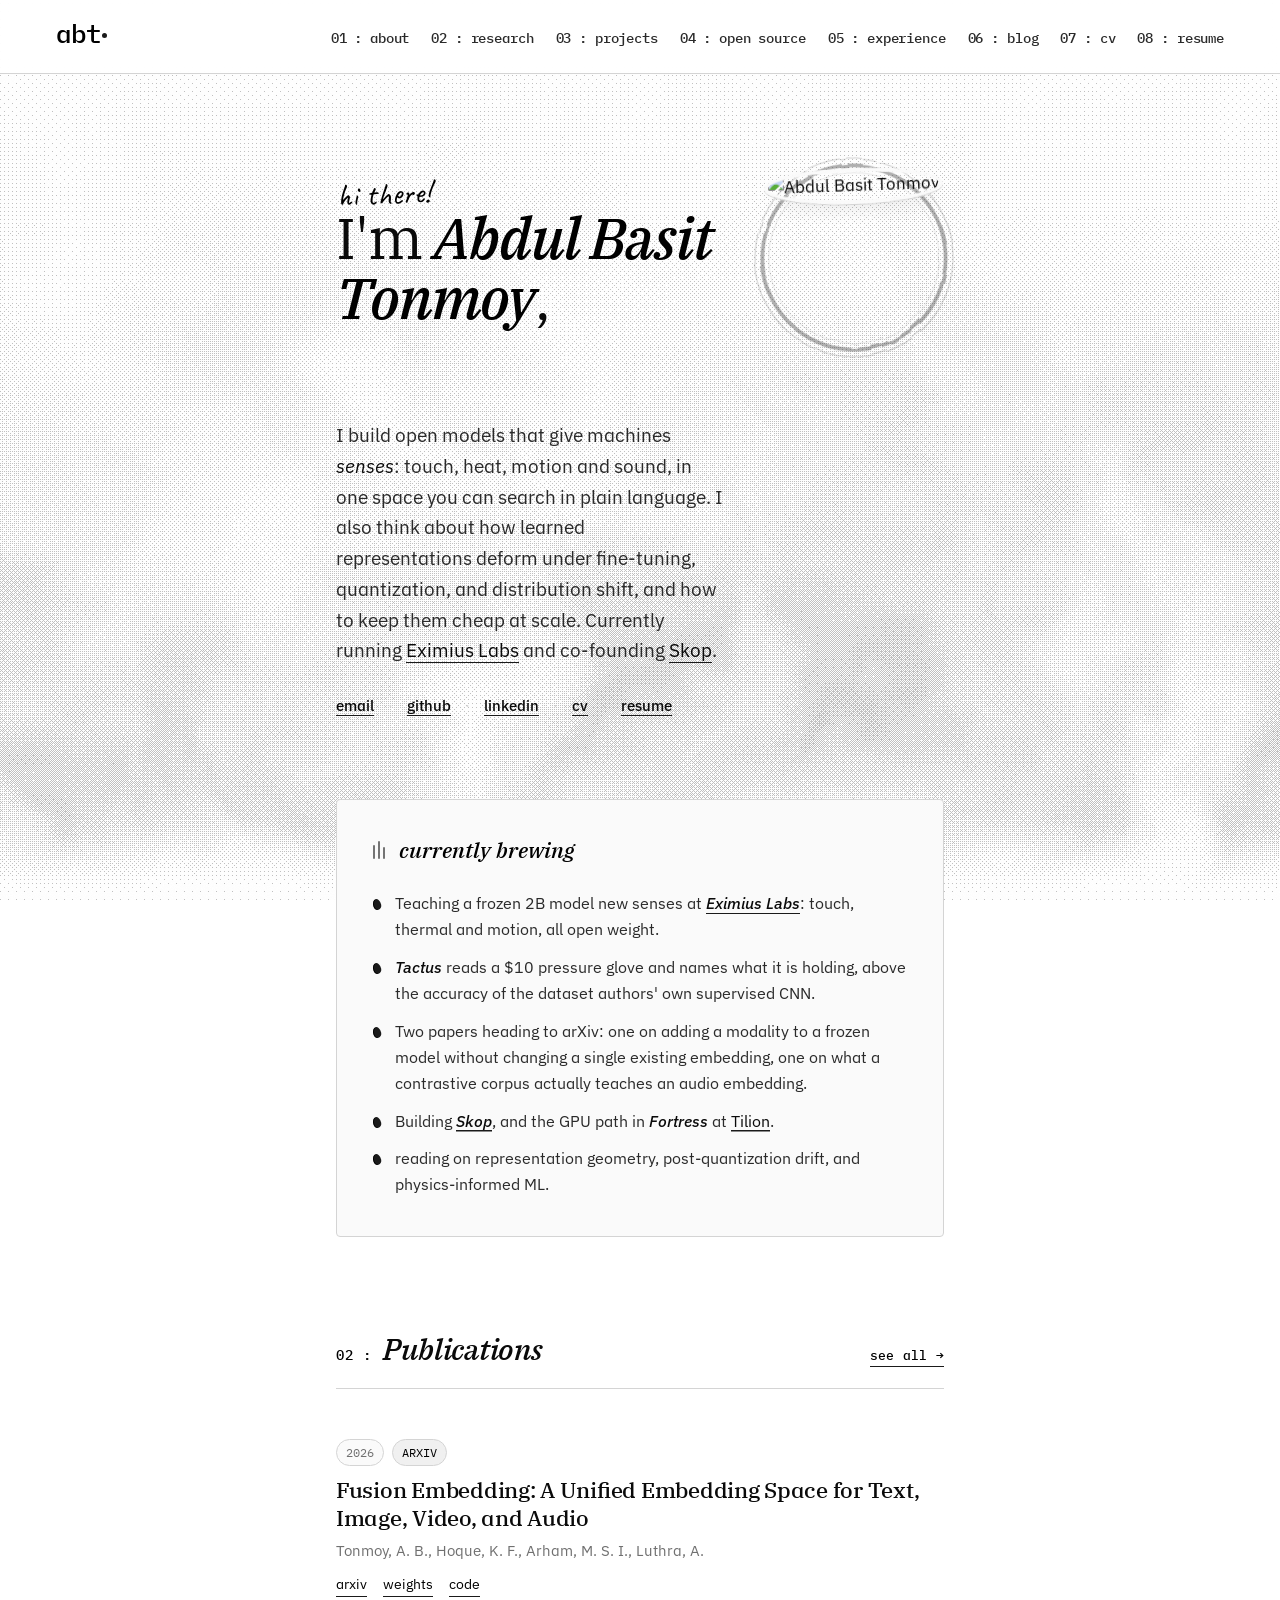
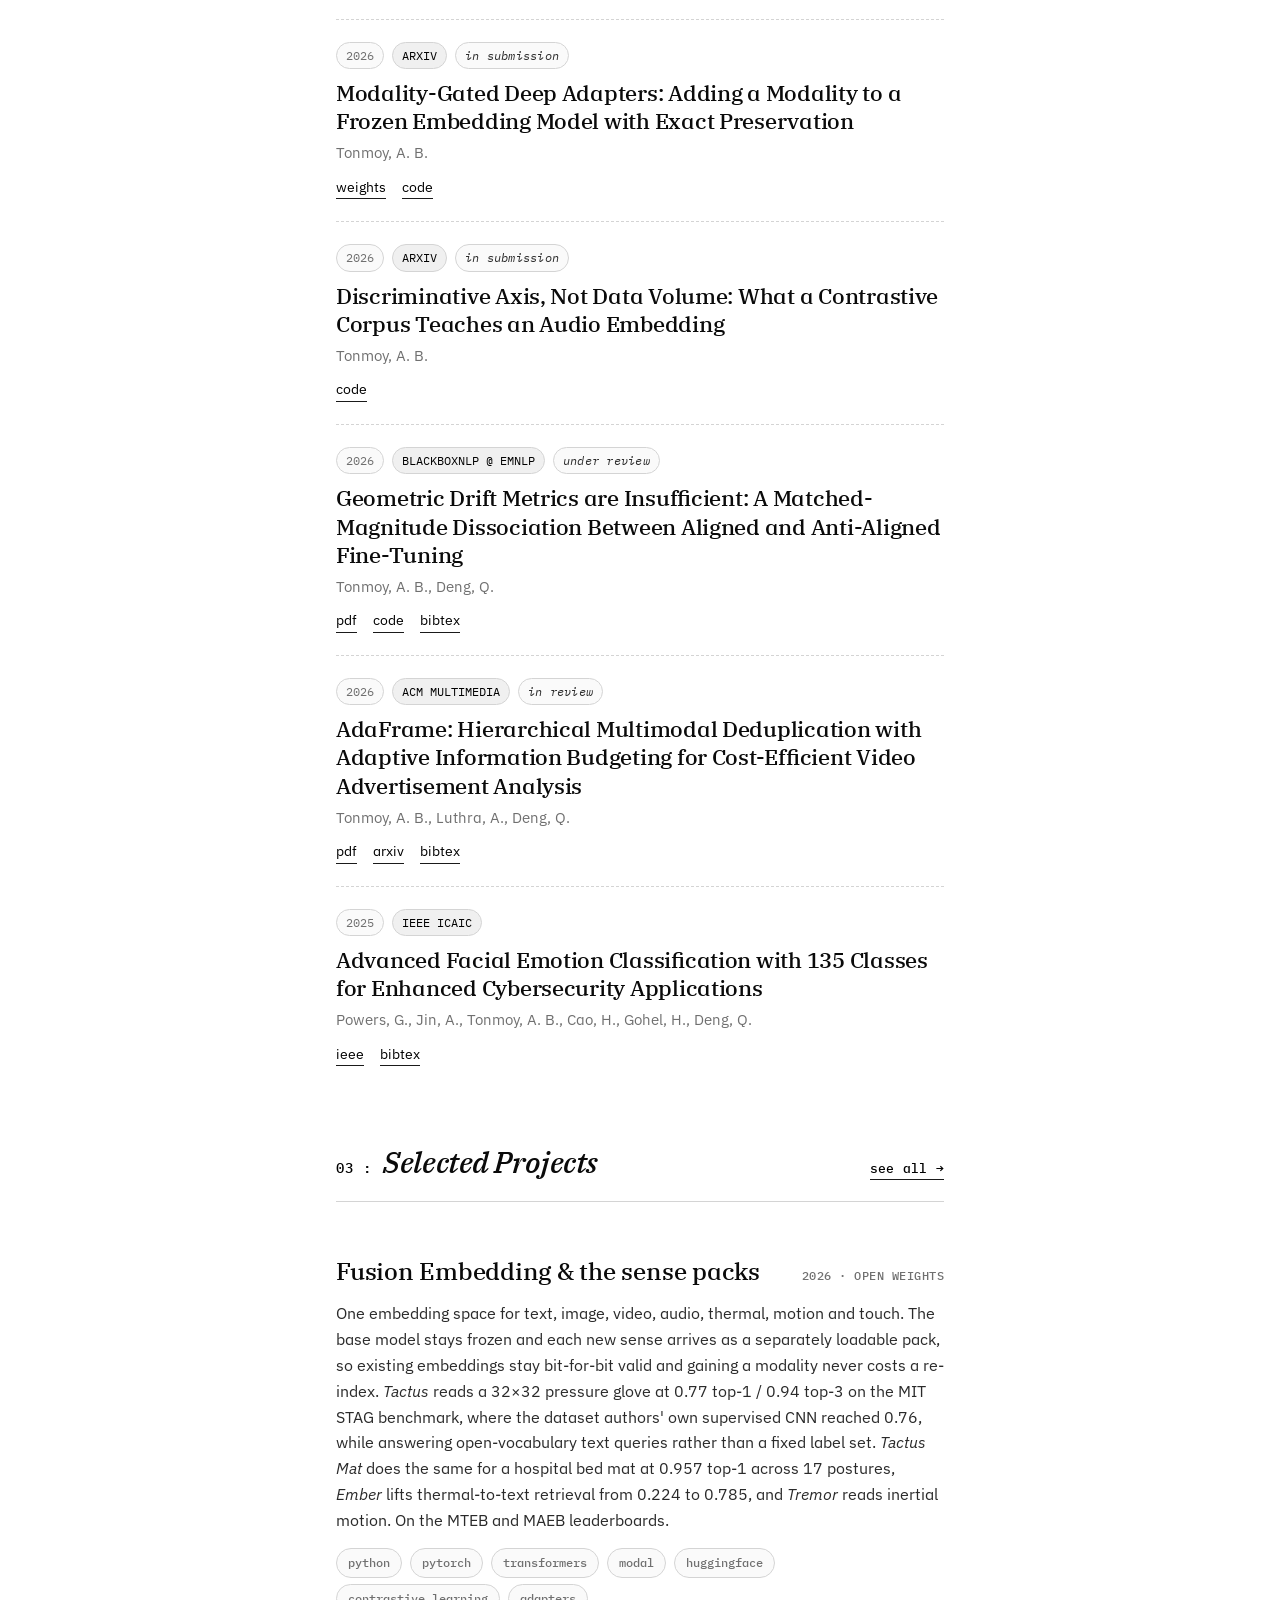
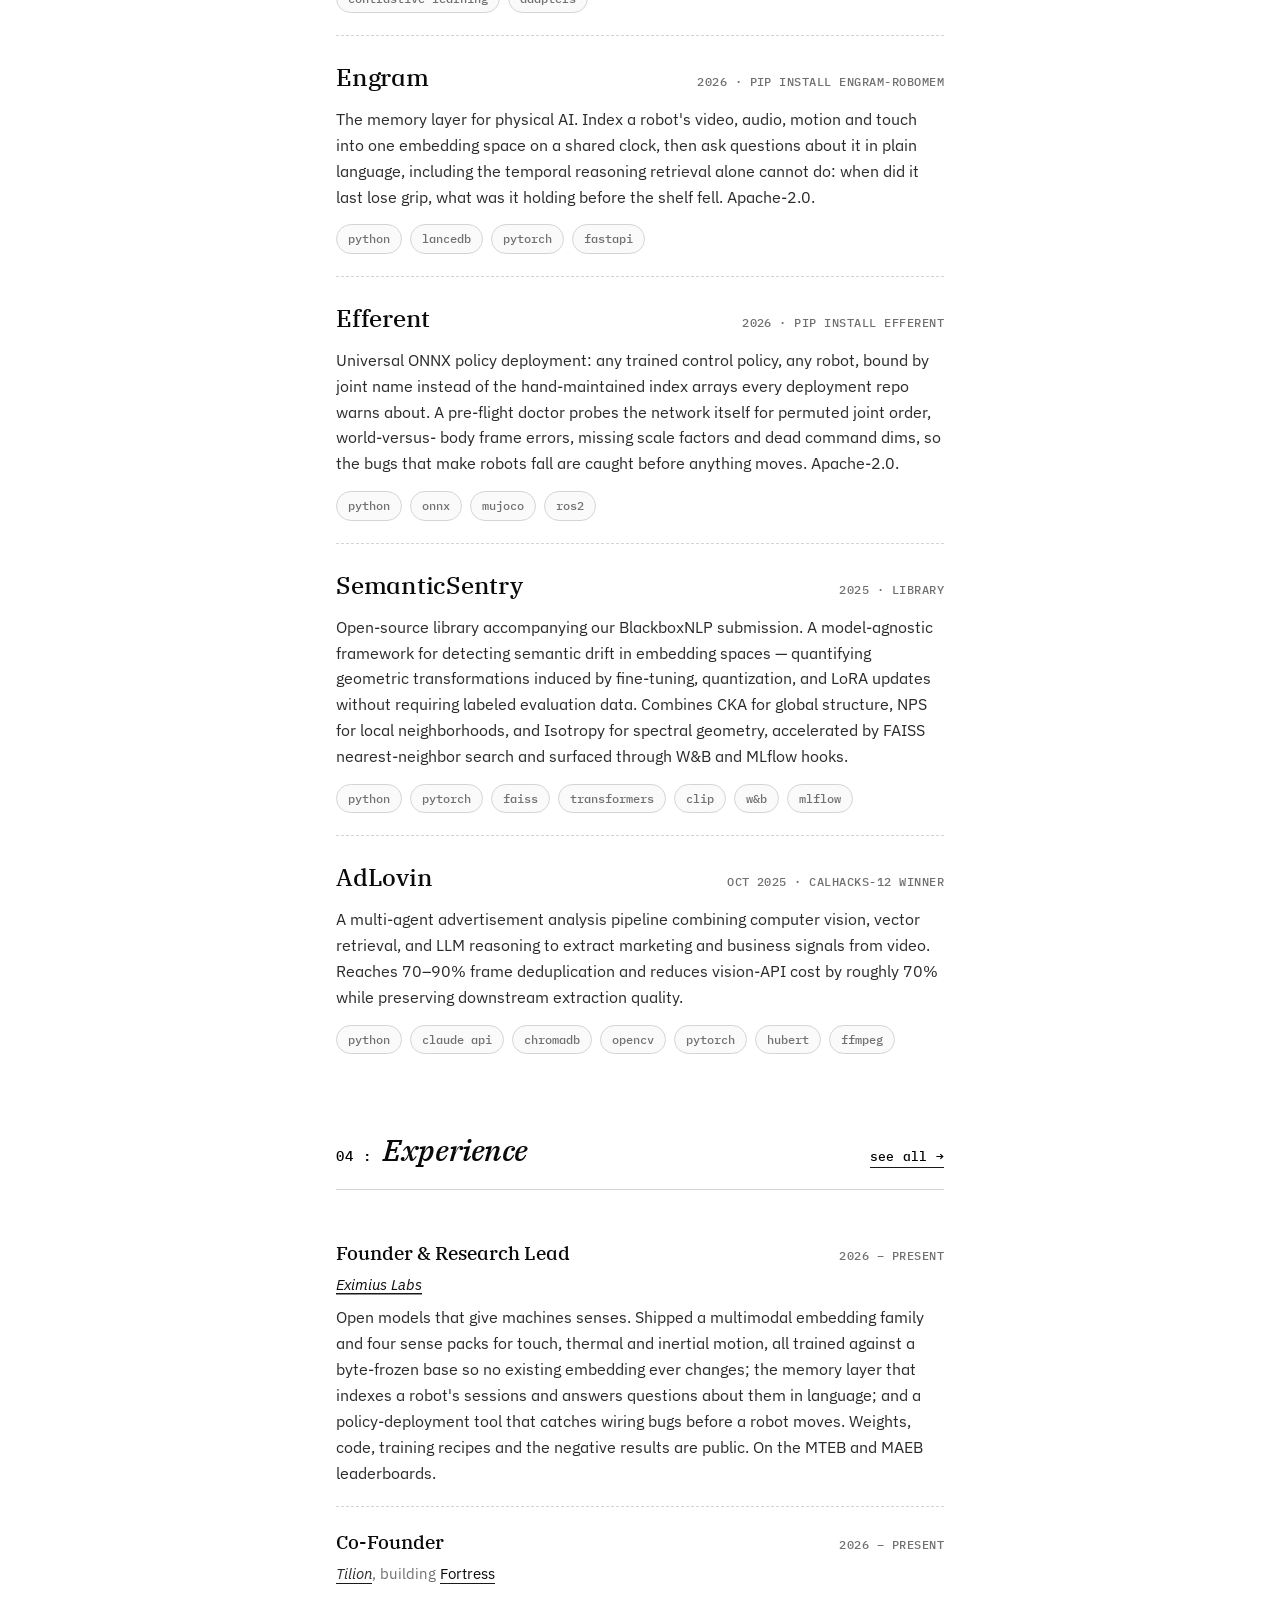
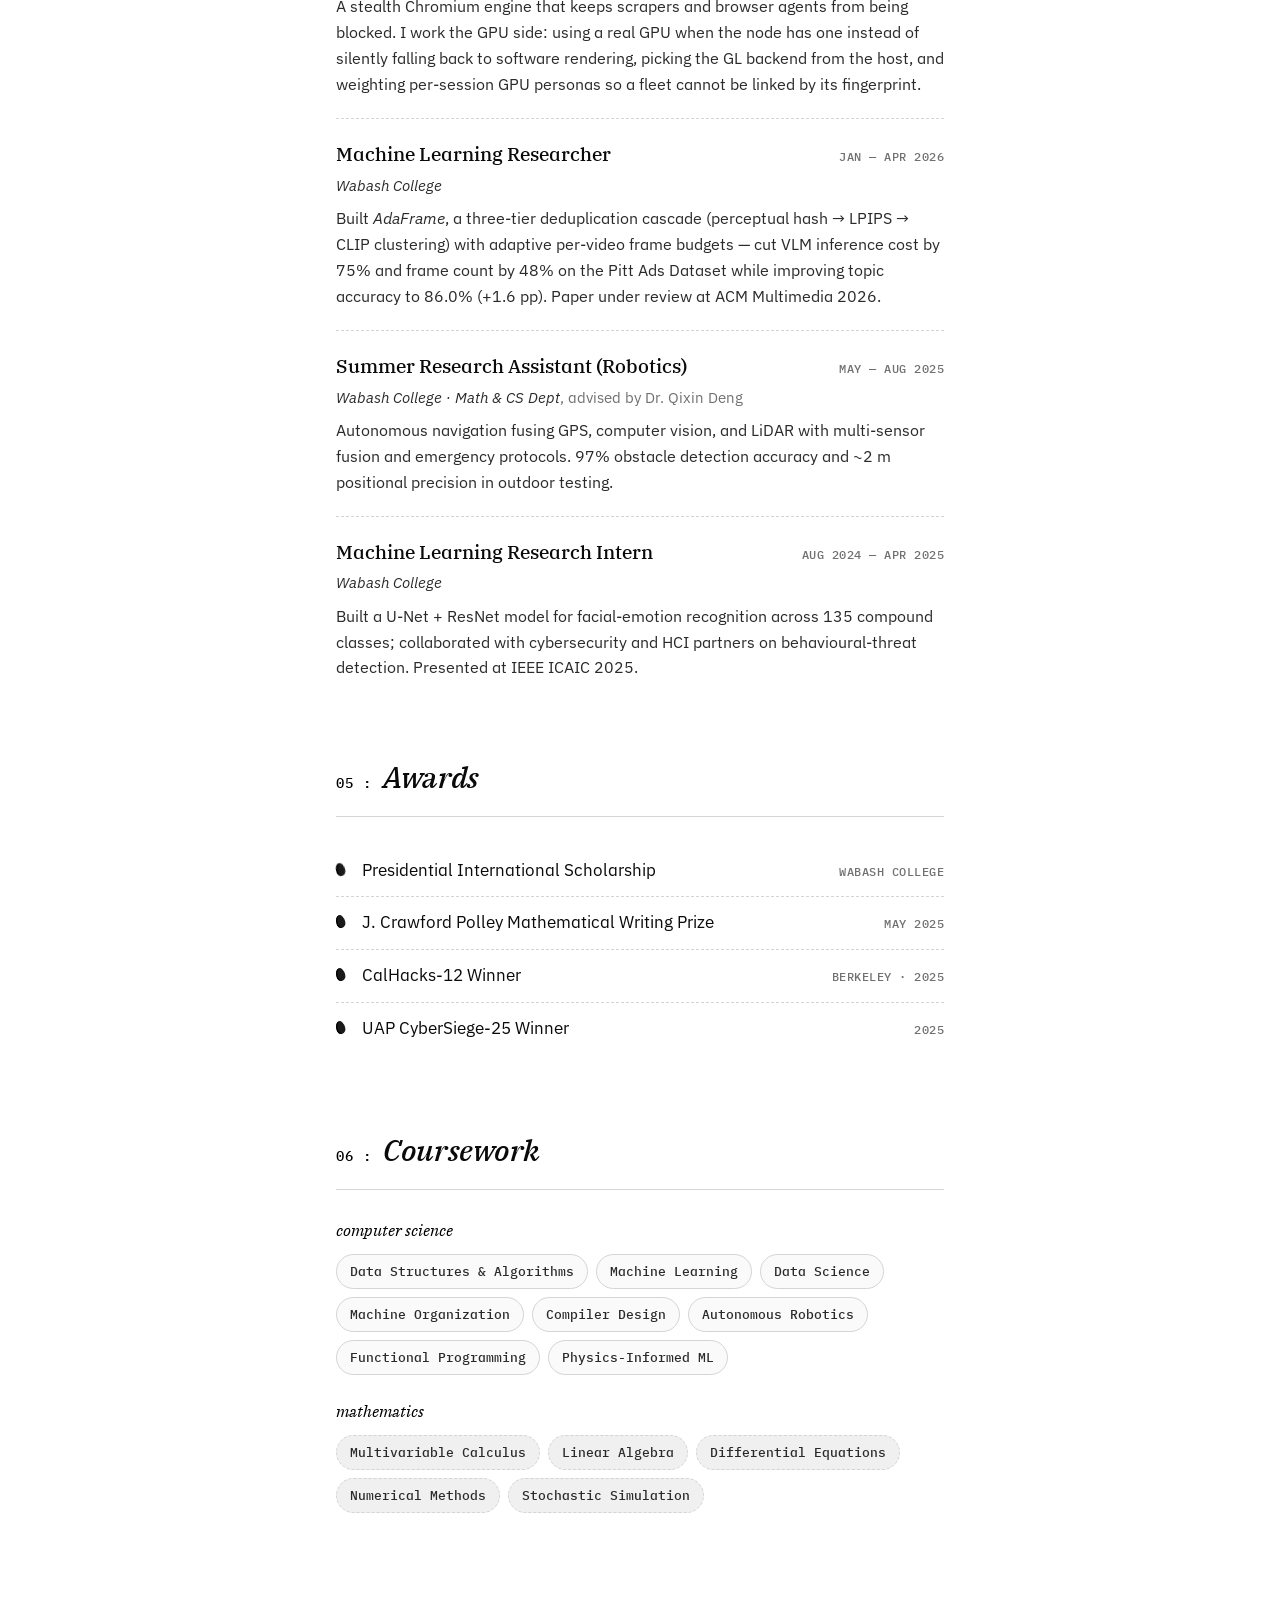
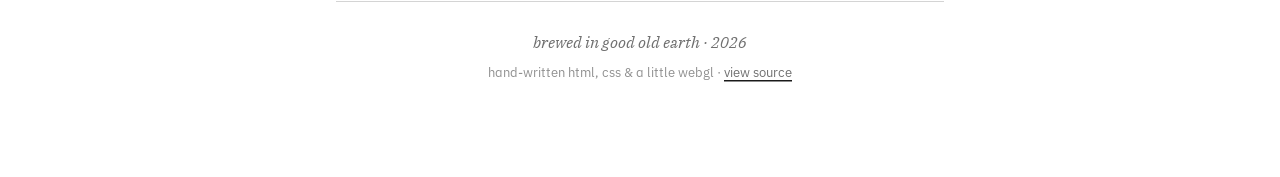
==== commit dd5da643: "Link tilion.dev rather than the repo" ====
--- a/index.html
+++ b/index.html
@@ -169,7 +169,7 @@
           <li>
             Building <a href="https://skop.dev/"><em>Skop</em></a>, and the GPU
             path in <em>Fortress</em> at
-            <a href="https://github.com/tiliondev/fortress">Tilion</a>.
+            <a href="https://tilion.dev/">Tilion</a>.
           </li>
           <li>
             reading on representation geometry, post-quantization drift, and
@@ -458,7 +458,7 @@
               <span class="role-when">2026 &ndash; present</span>
             </div>
             <p class="role-where">
-              <em>Tilion</em>, building
+              <a href="https://tilion.dev/"><em>Tilion</em></a>, building
               <a href="https://github.com/tiliondev/fortress">Fortress</a>
             </p>
             <p class="role-note">
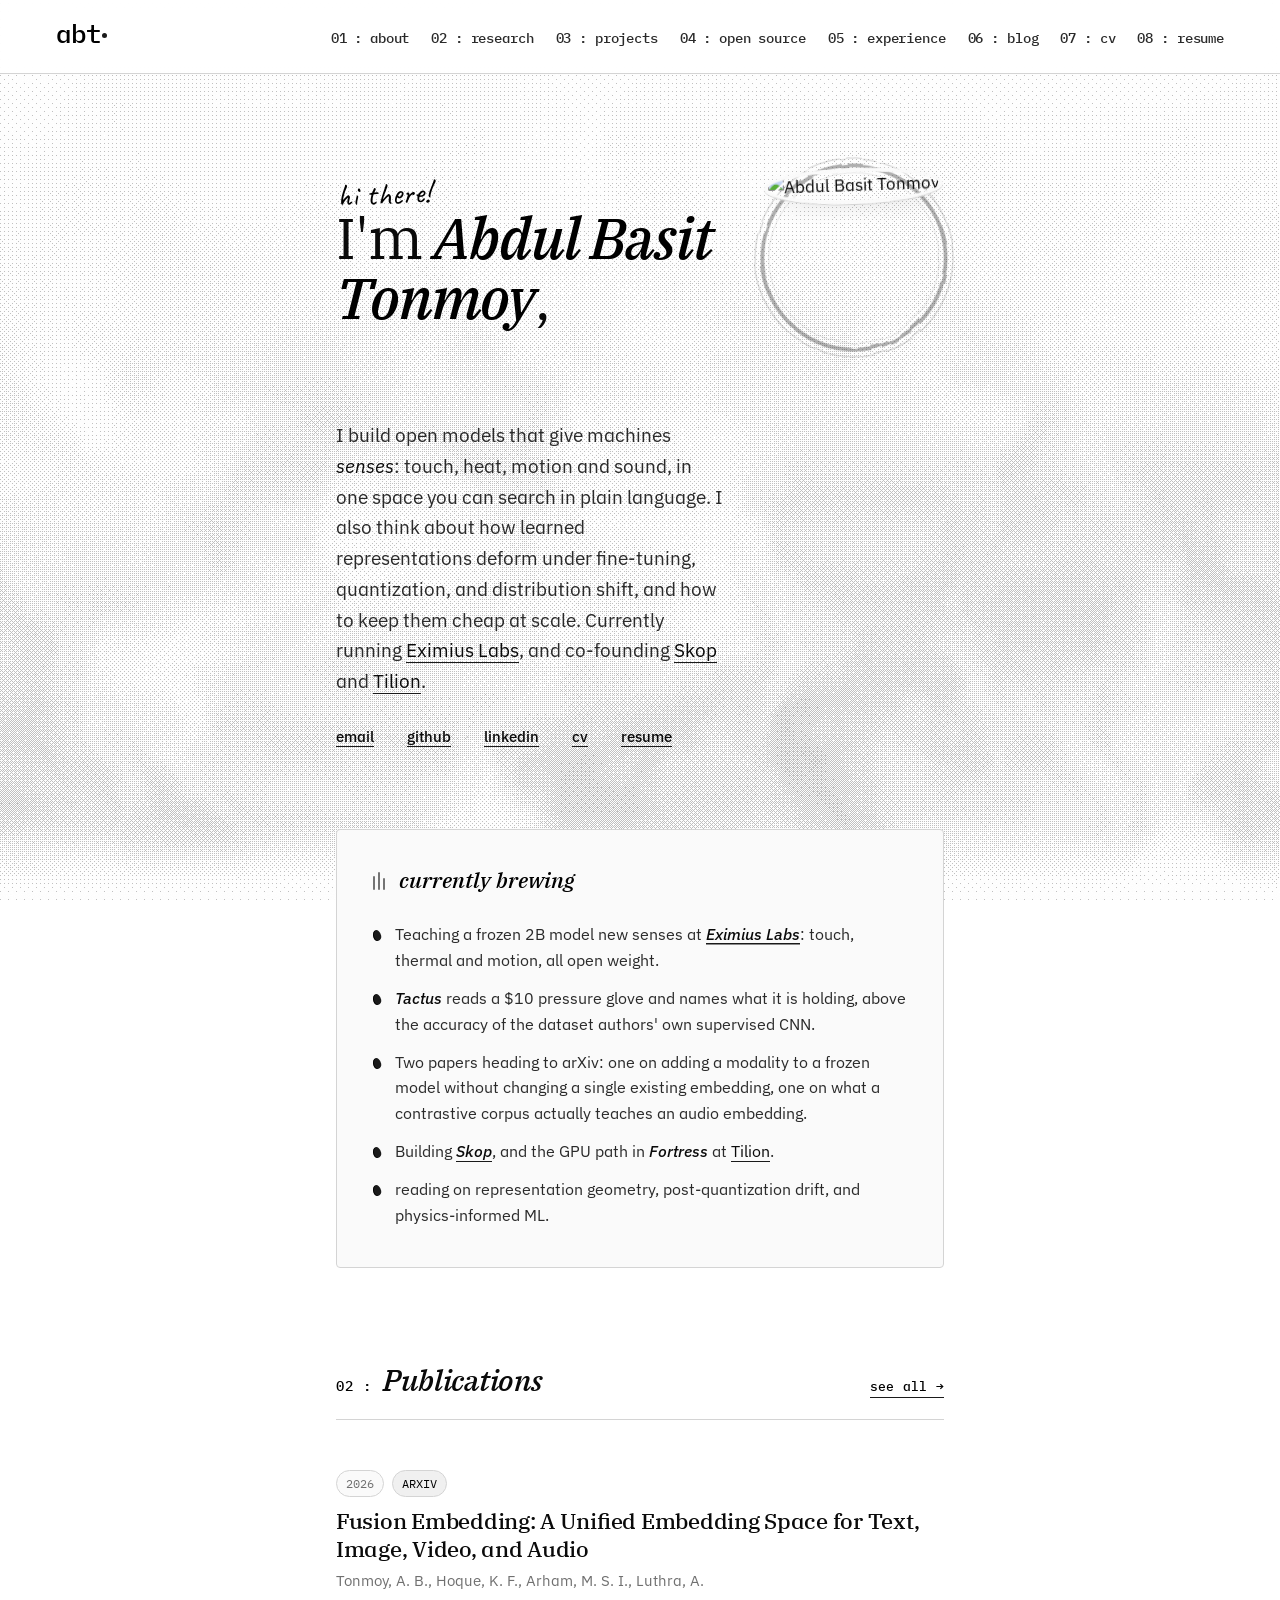
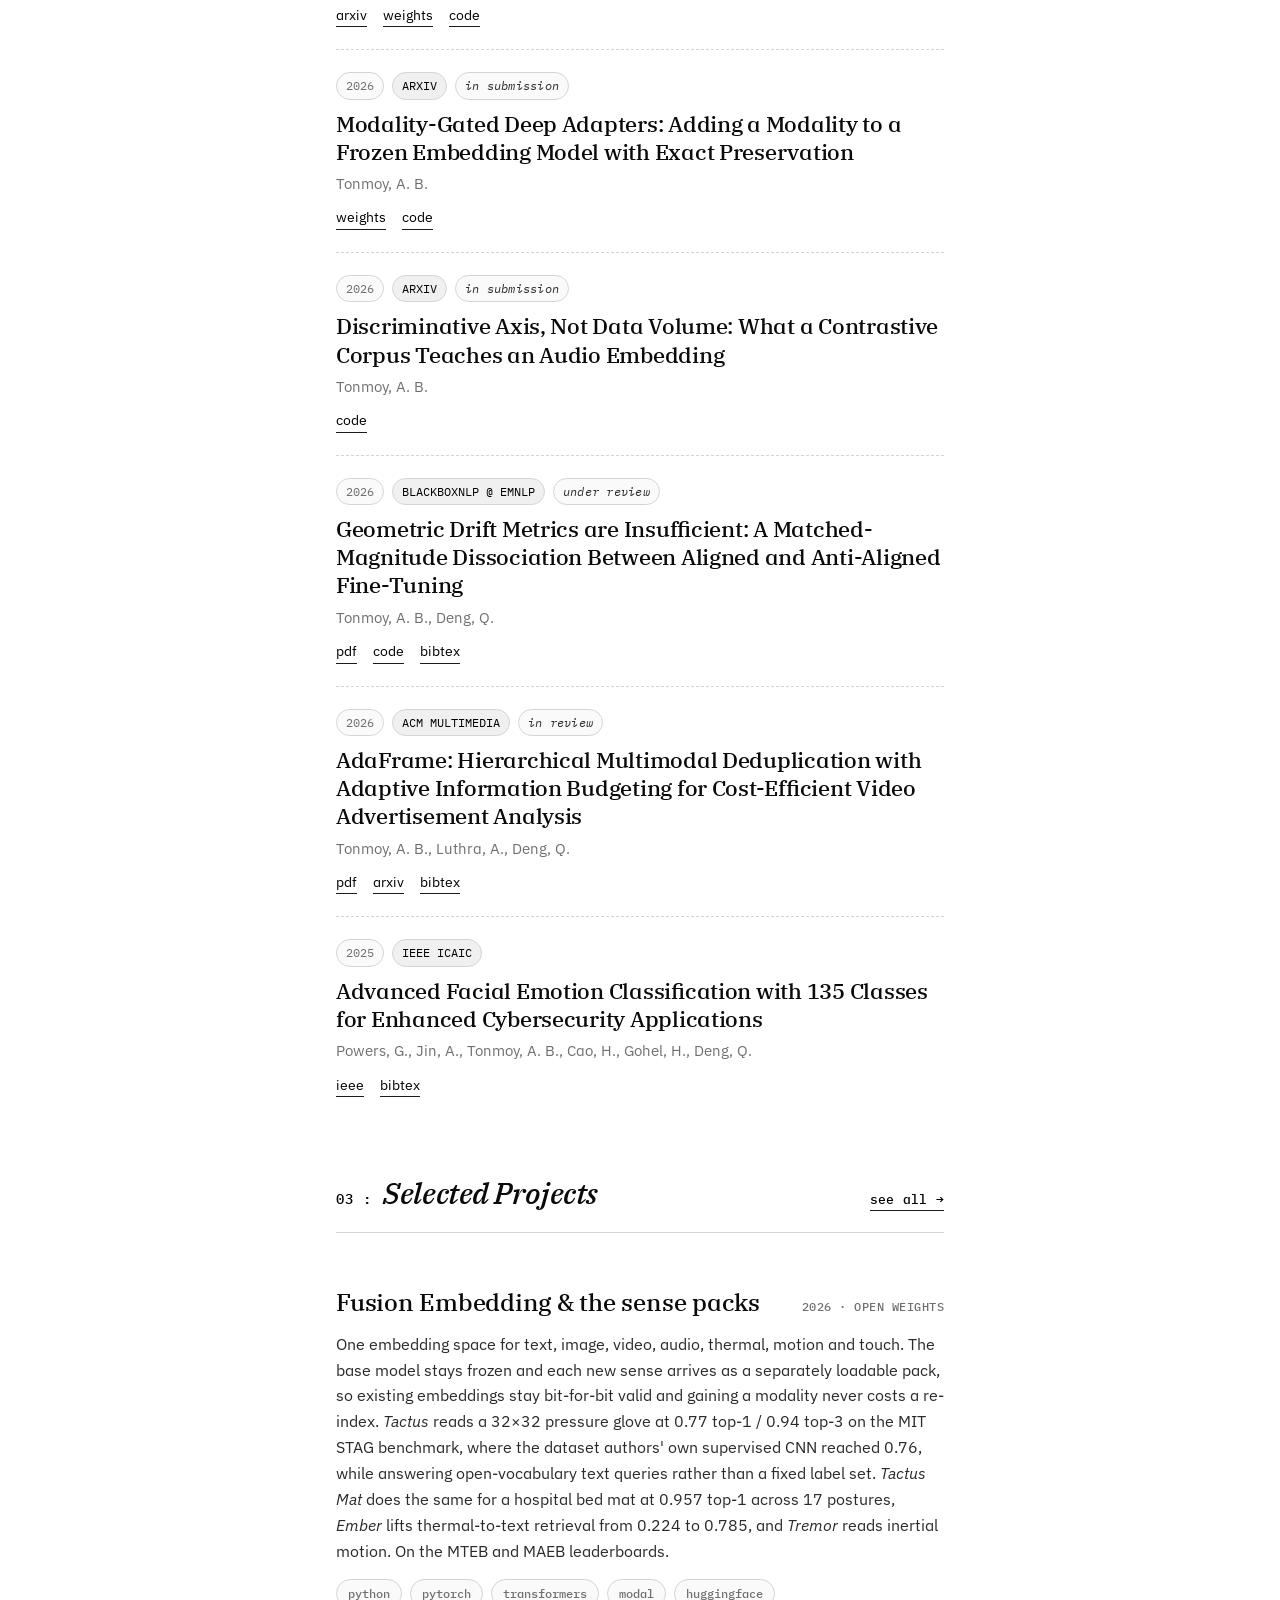
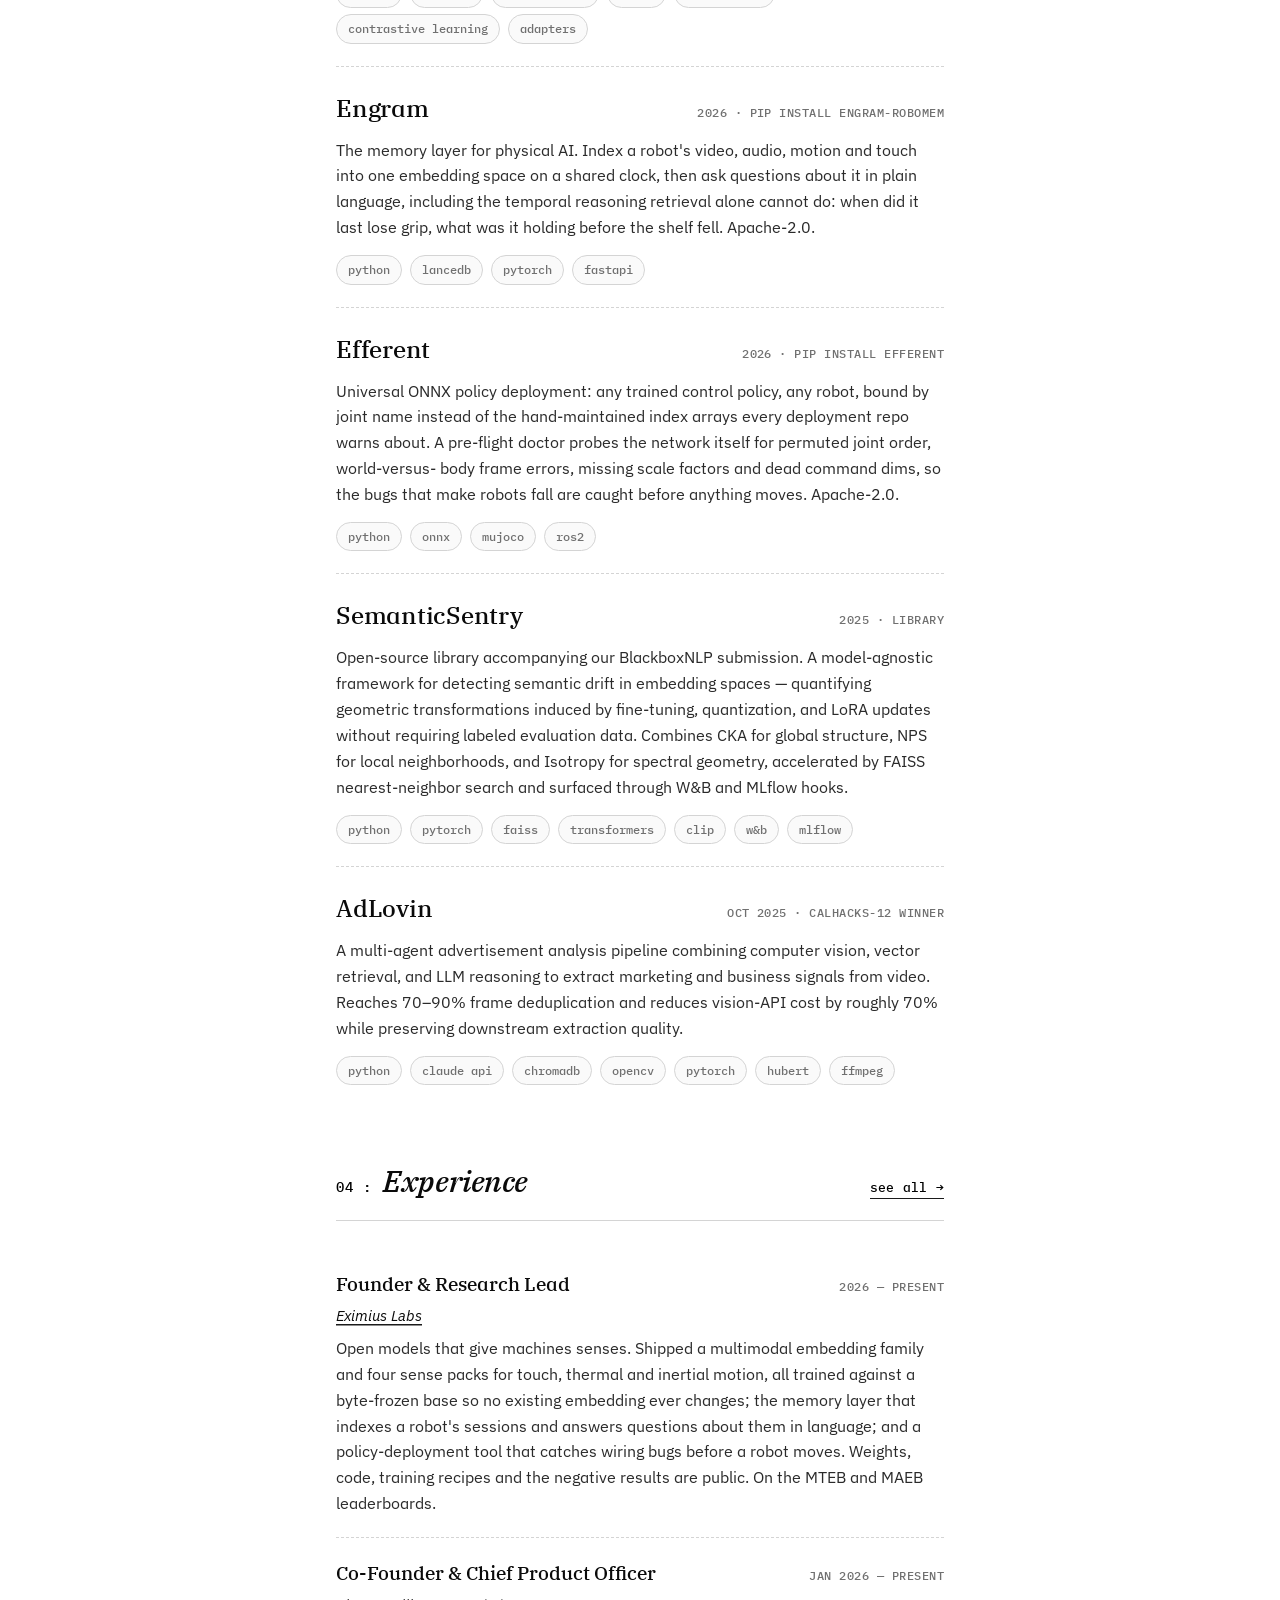
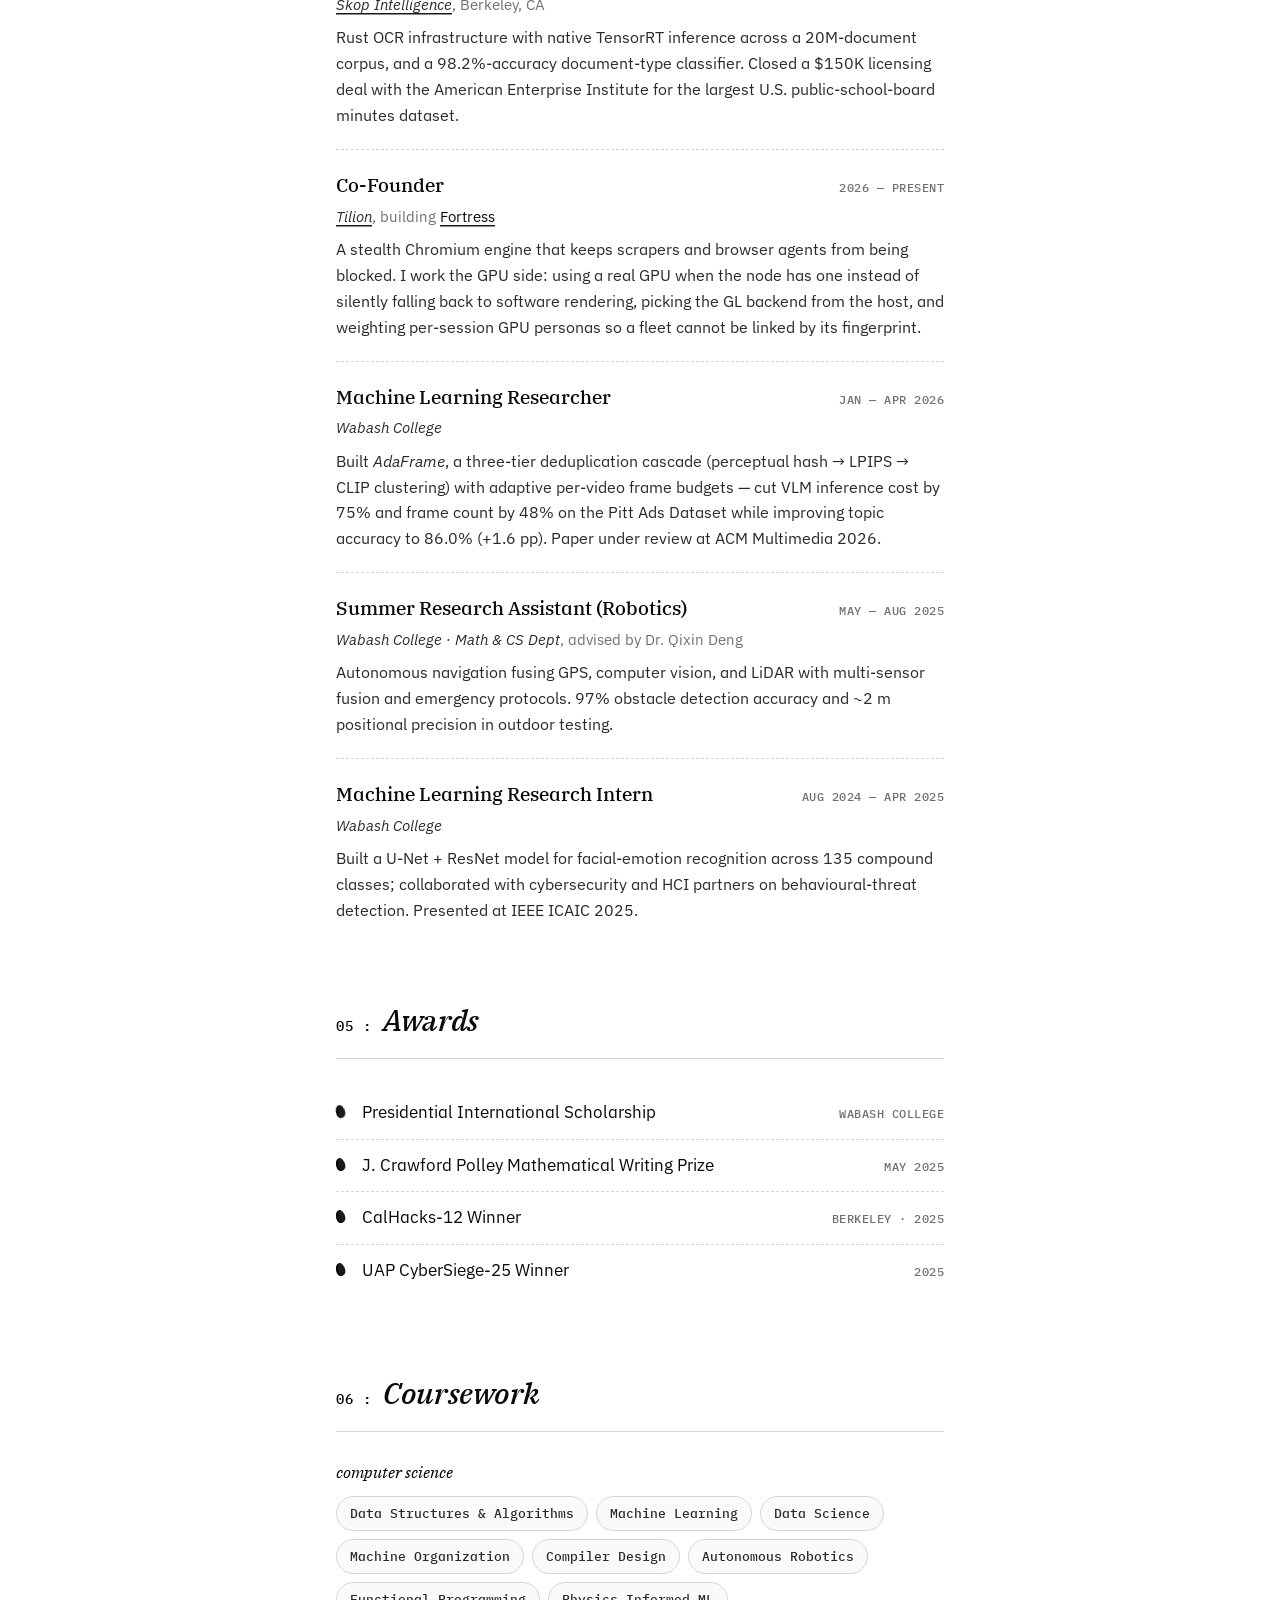
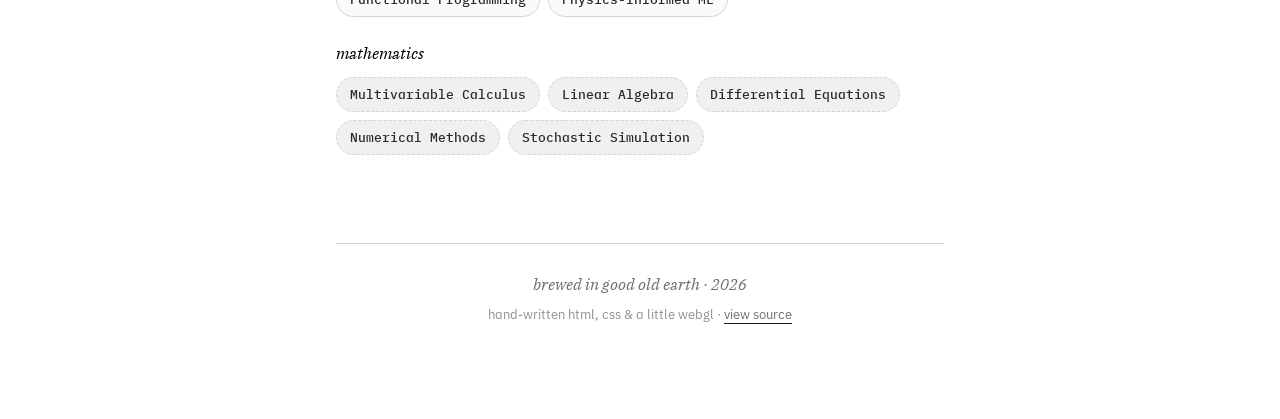
==== commit b2e51f06: "Fix the consistency problems the new pages introduced - blog/pre-registration still had the old seve" ====
--- a/index.html
+++ b/index.html
@@ -6,7 +6,7 @@
     <title>Abdul Basit Tonmoy</title>
     <meta
       name="description"
-      content="Abdul Basit Tonmoy — undergraduate researcher at Wabash College working on multimodal ML, embedding geometry, and efficient inference systems."
+      content="Abdul Basit Tonmoy builds open models that give machines senses: touch, thermal, motion and sound in one language-searchable space. Also representation geometry and efficient multimodal inference."
     />
     <meta name="theme-color" content="#ffffff" />
 
@@ -67,8 +67,9 @@
             plain language. I also think about how learned representations
             deform under fine-tuning, quantization, and distribution shift,
             and how to keep them cheap at scale. Currently running
-            <a href="https://www.eximiuslabs.com/">Eximius Labs</a> and
-            co-founding <a href="https://skop.dev/">Skop</a>.
+            <a href="https://www.eximiuslabs.com/">Eximius Labs</a>, and
+            co-founding <a href="https://skop.dev/">Skop</a> and
+            <a href="https://tilion.dev/">Tilion</a>.
           </p>
 
           <p class="contact">
@@ -435,7 +436,7 @@
           <li class="role">
             <div class="role-head">
               <h3 class="role-title">Founder &amp; Research Lead</h3>
-              <span class="role-when">2026 &ndash; present</span>
+              <span class="role-when">2026 &mdash; Present</span>
             </div>
             <p class="role-where">
               <em><a href="https://www.eximiuslabs.com/">Eximius Labs</a></em>
@@ -454,8 +455,25 @@
 
           <li class="role">
             <div class="role-head">
+              <h3 class="role-title">Co-Founder &amp; Chief Product Officer</h3>
+              <span class="role-when">Jan 2026 &mdash; Present</span>
+            </div>
+            <p class="role-where">
+              <a href="https://skop.dev/"><em>Skop Intelligence</em></a>, Berkeley, CA
+            </p>
+            <p class="role-note">
+              Rust OCR infrastructure with native TensorRT inference across a
+              20M-document corpus, and a 98.2%-accuracy document-type
+              classifier. Closed a $150K licensing deal with the American
+              Enterprise Institute for the largest U.S. public-school-board
+              minutes dataset.
+            </p>
+          </li>
+
+          <li class="role">
+            <div class="role-head">
               <h3 class="role-title">Co-Founder</h3>
-              <span class="role-when">2026 &ndash; present</span>
+              <span class="role-when">2026 &mdash; Present</span>
             </div>
             <p class="role-where">
               <a href="https://tilion.dev/"><em>Tilion</em></a>, building
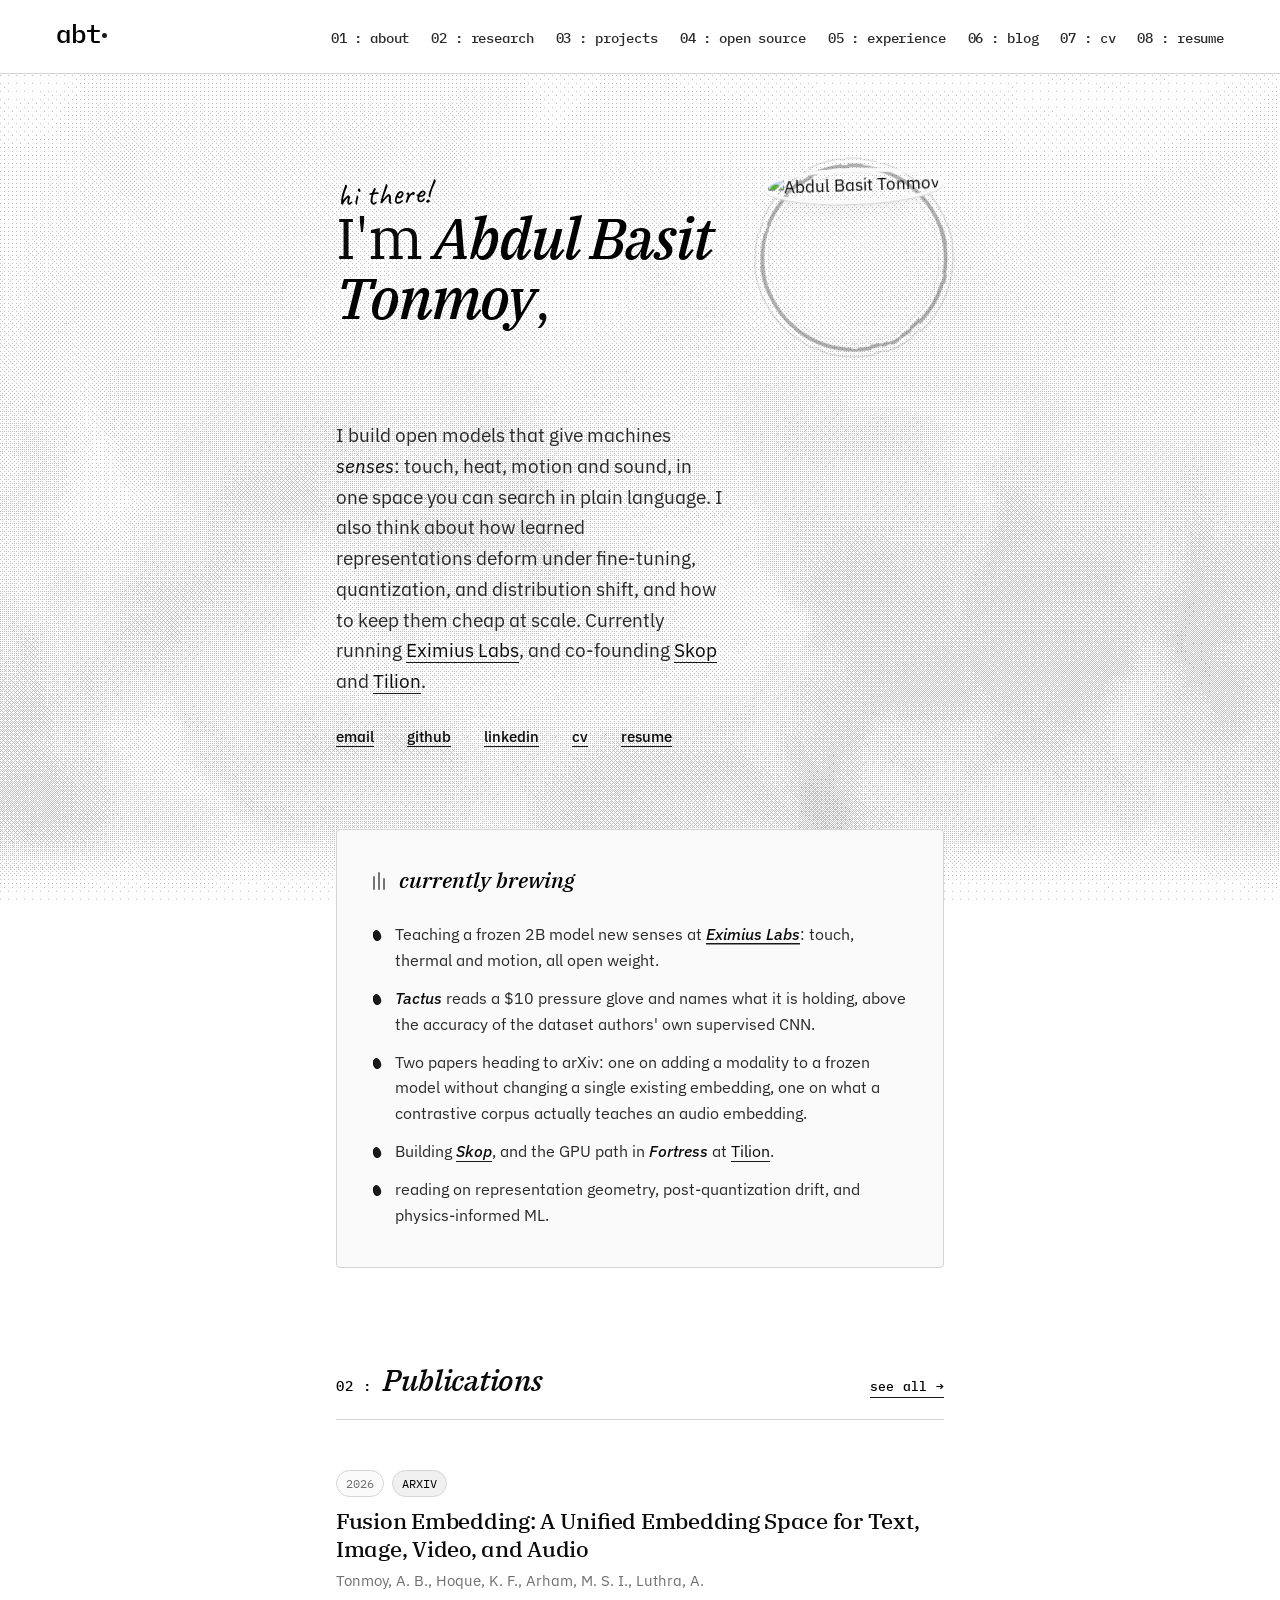
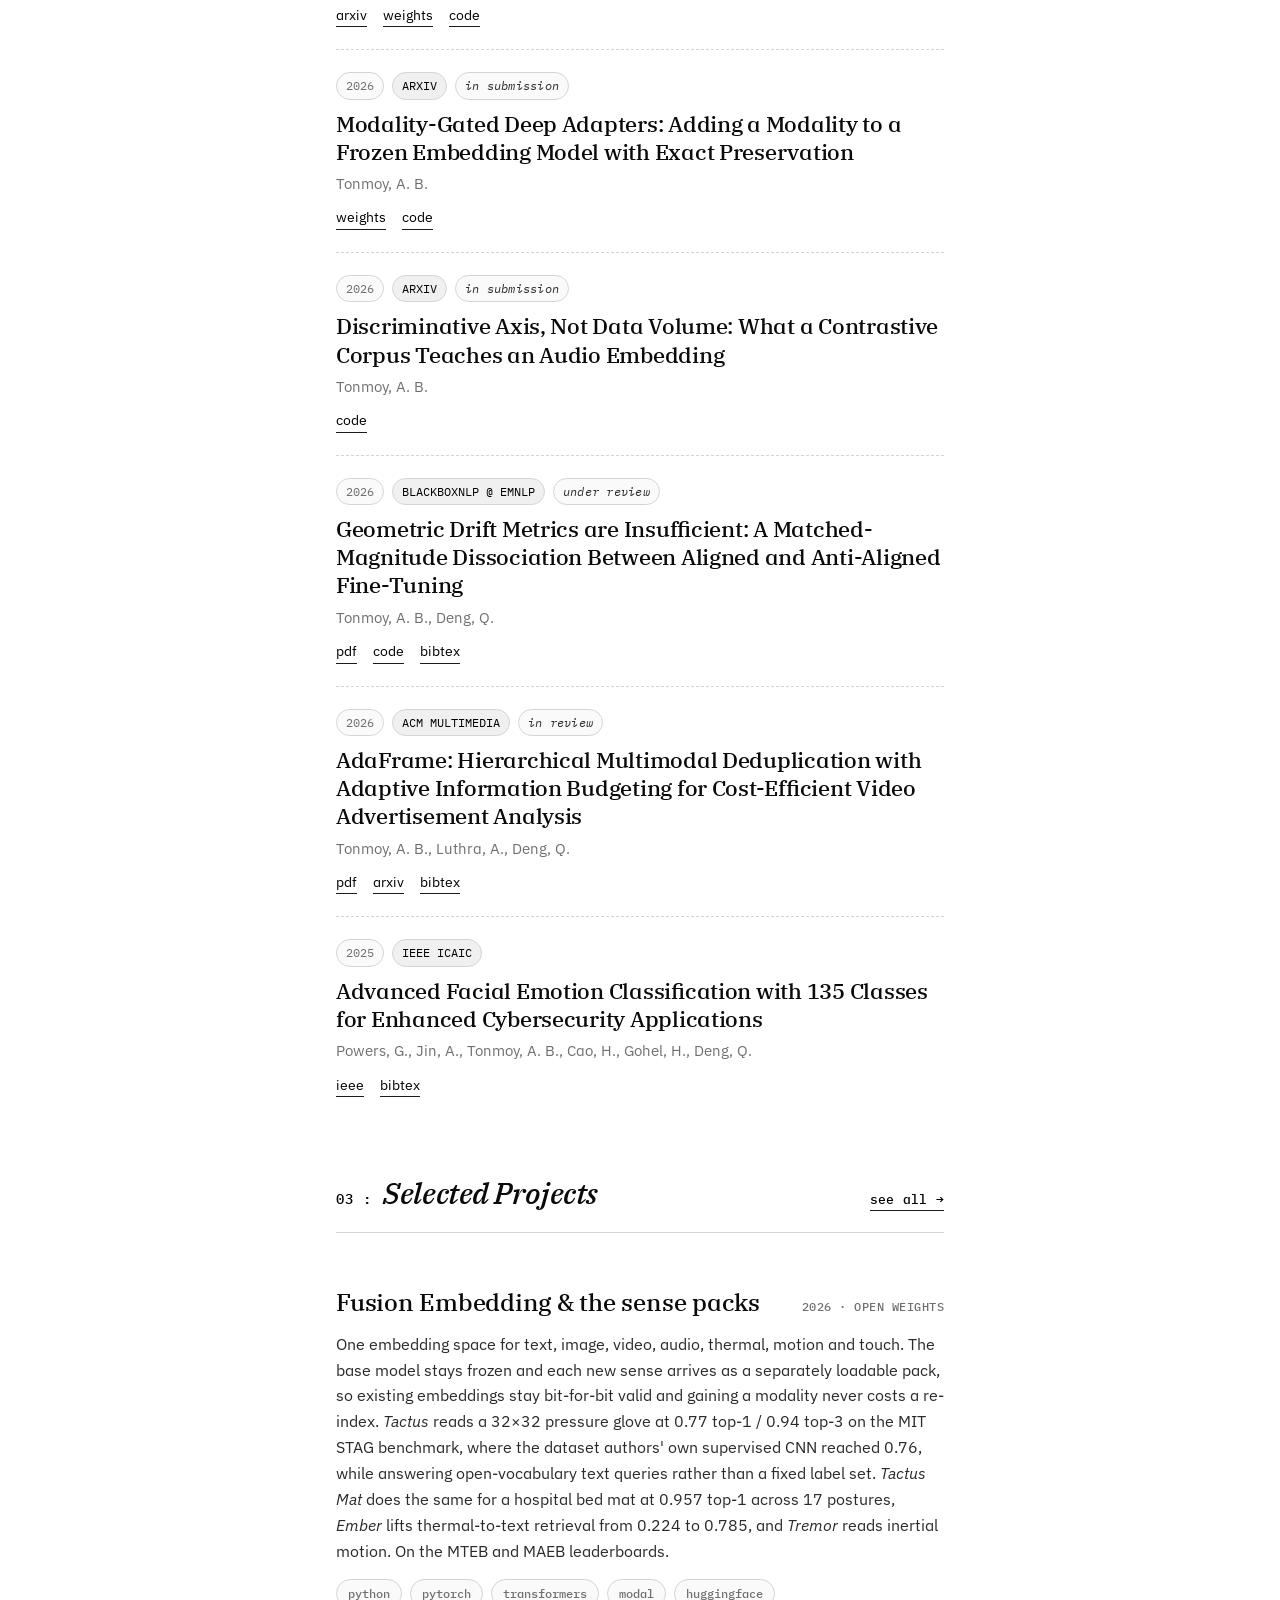
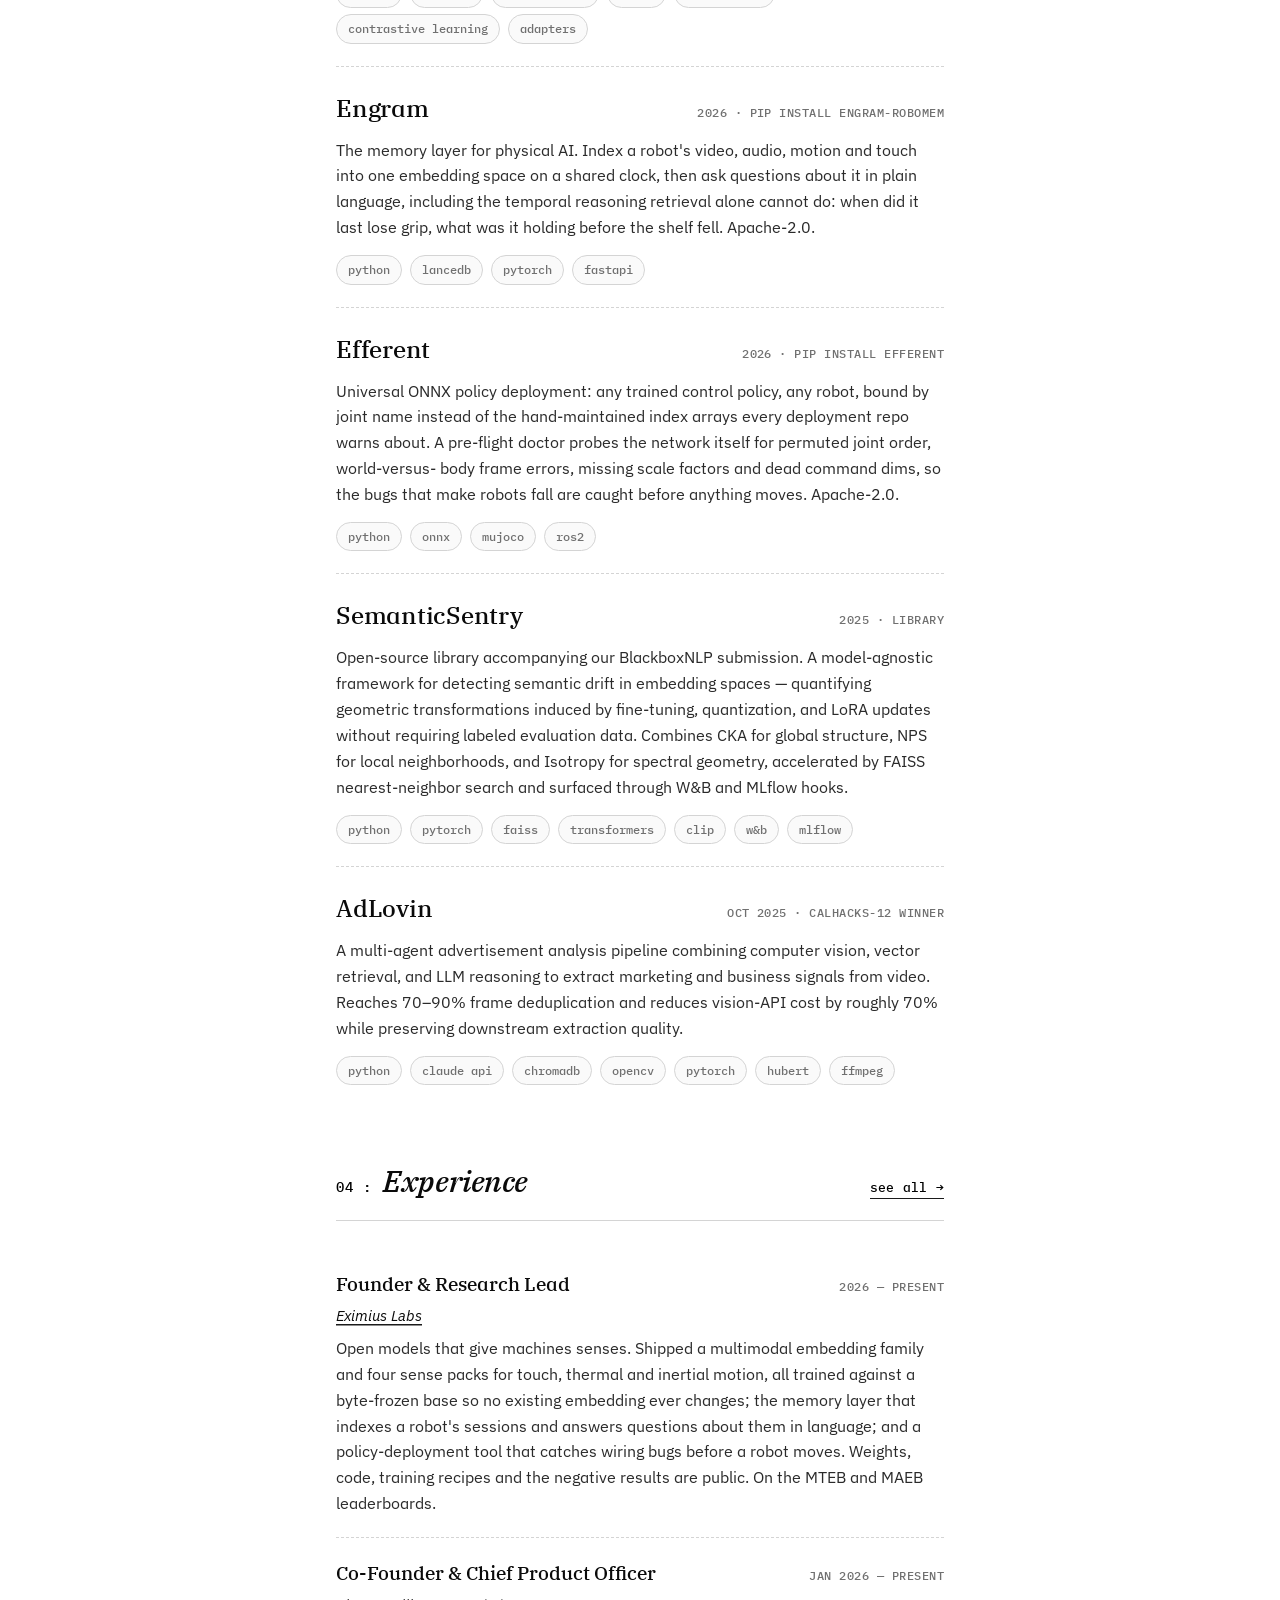
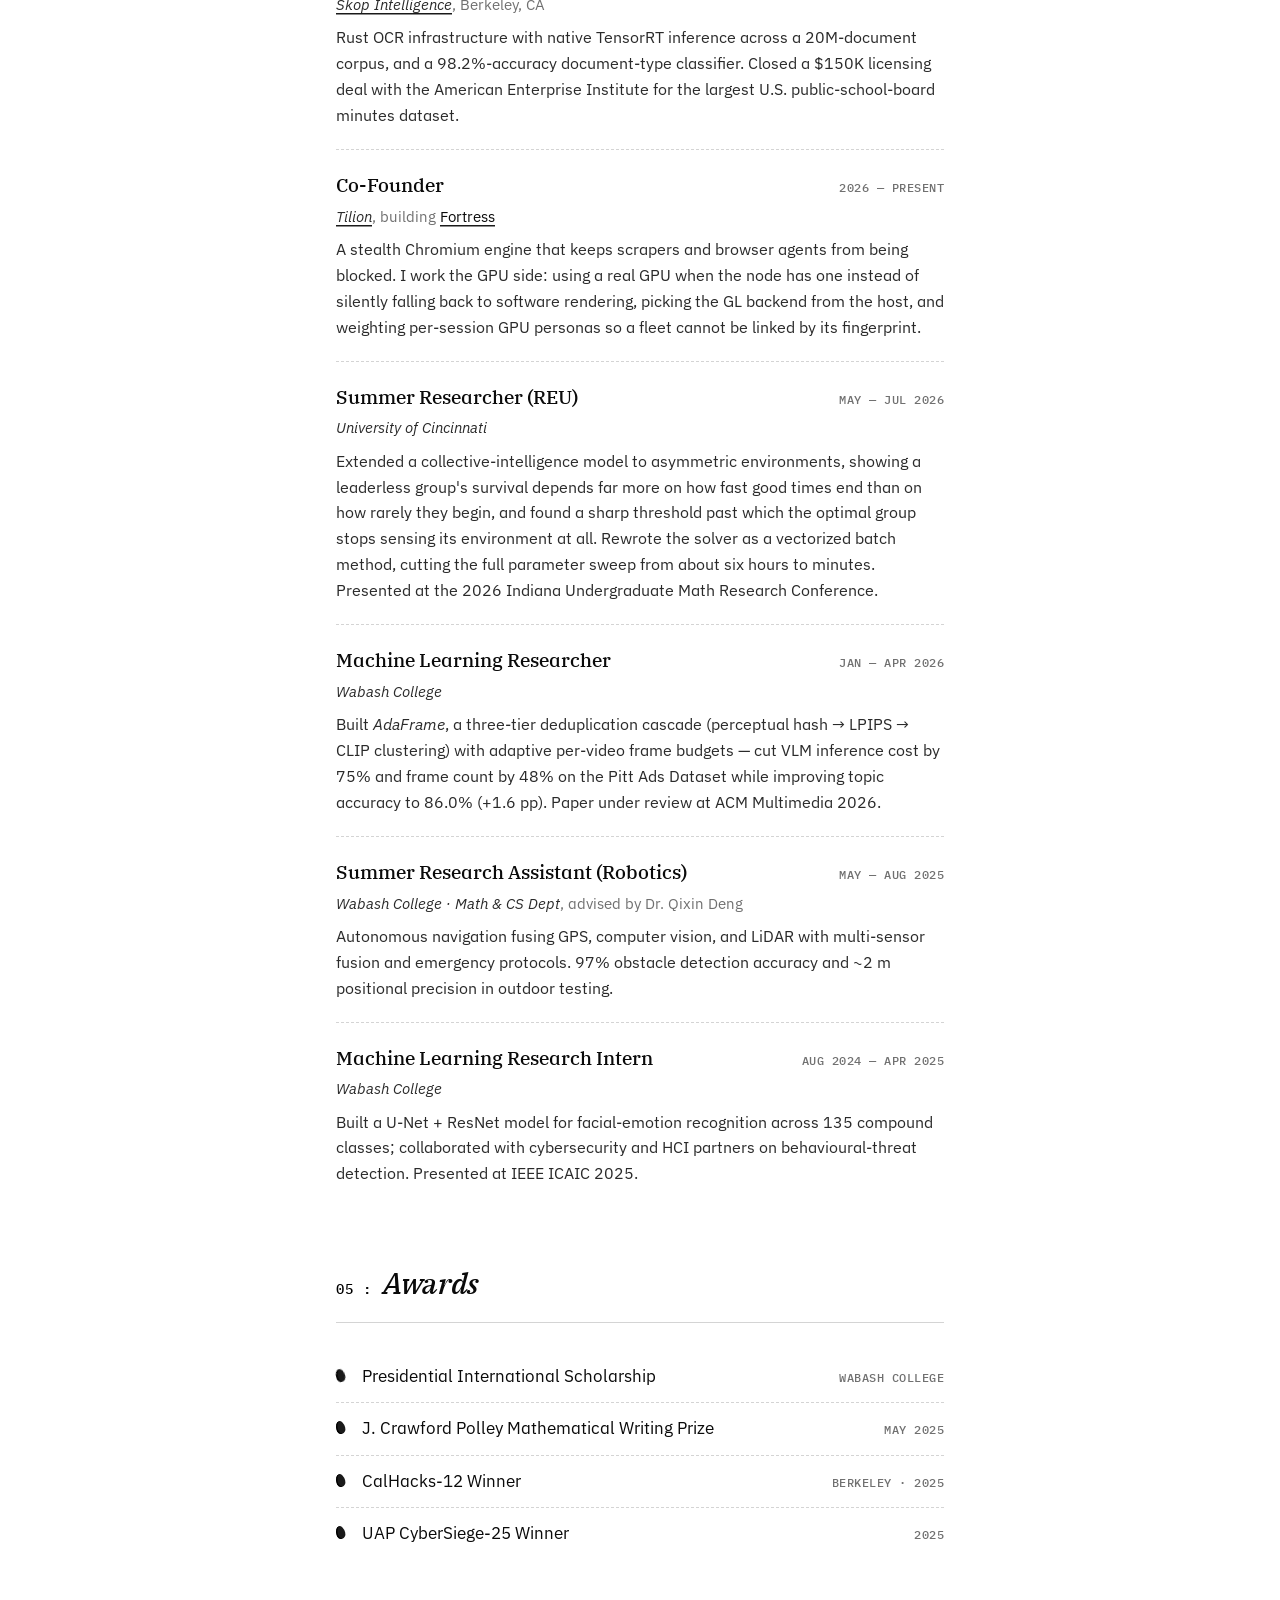
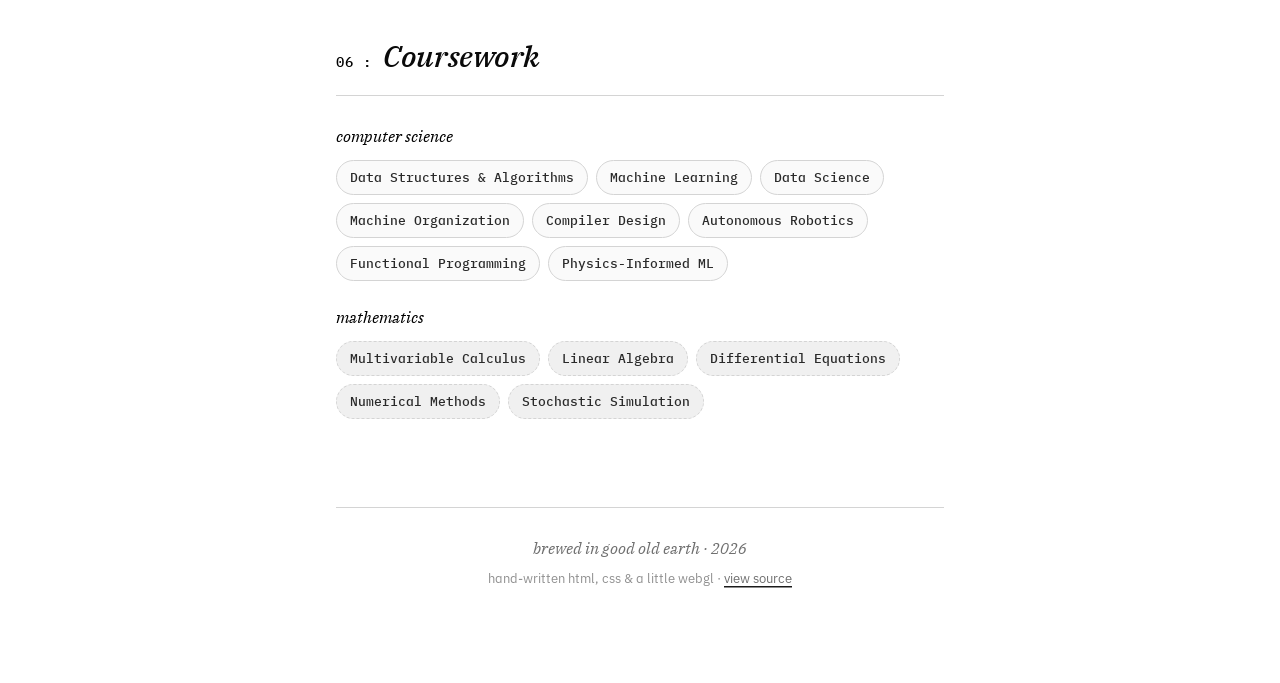
==== commit 3610fe93: "Add the Cincinnati REU Summer 2026 research at the University of Cincinnati's College of Engineering" ====
--- a/index.html
+++ b/index.html
@@ -491,6 +491,26 @@
 
           <li class="role">
             <div class="role-head">
+              <h3 class="role-title">Summer Researcher (REU)</h3>
+              <span class="role-when">May &mdash; Jul 2026</span>
+            </div>
+            <p class="role-where">
+              <em>University of Cincinnati</em>
+            </p>
+            <p class="role-note">
+              Extended a collective-intelligence model to asymmetric
+              environments, showing a leaderless group's survival depends far
+              more on how fast good times end than on how rarely they begin,
+              and found a sharp threshold past which the optimal group stops
+              sensing its environment at all. Rewrote the solver as a
+              vectorized batch method, cutting the full parameter sweep from
+              about six hours to minutes. Presented at the 2026 Indiana
+              Undergraduate Math Research Conference.
+            </p>
+          </li>
+
+          <li class="role">
+            <div class="role-head">
               <h3 class="role-title">Machine Learning Researcher</h3>
               <span class="role-when">Jan &mdash; Apr 2026</span>
             </div>
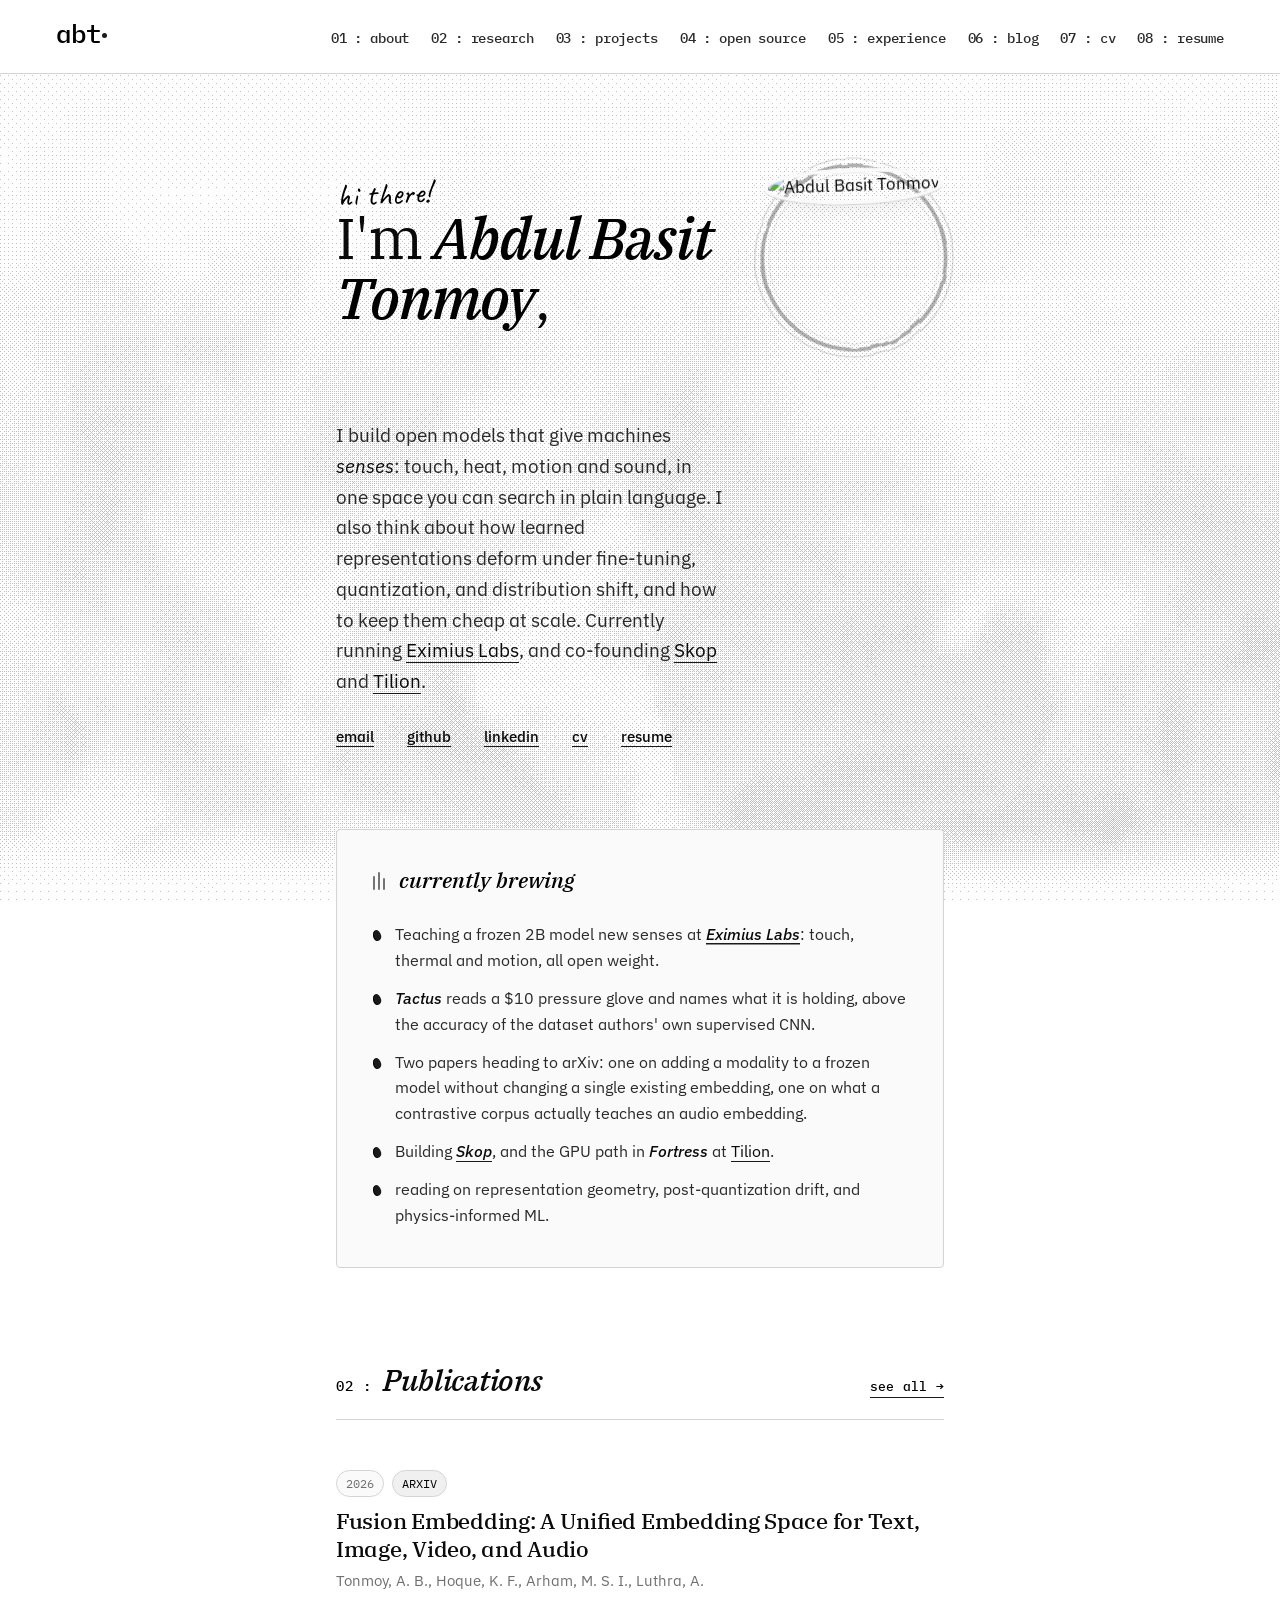
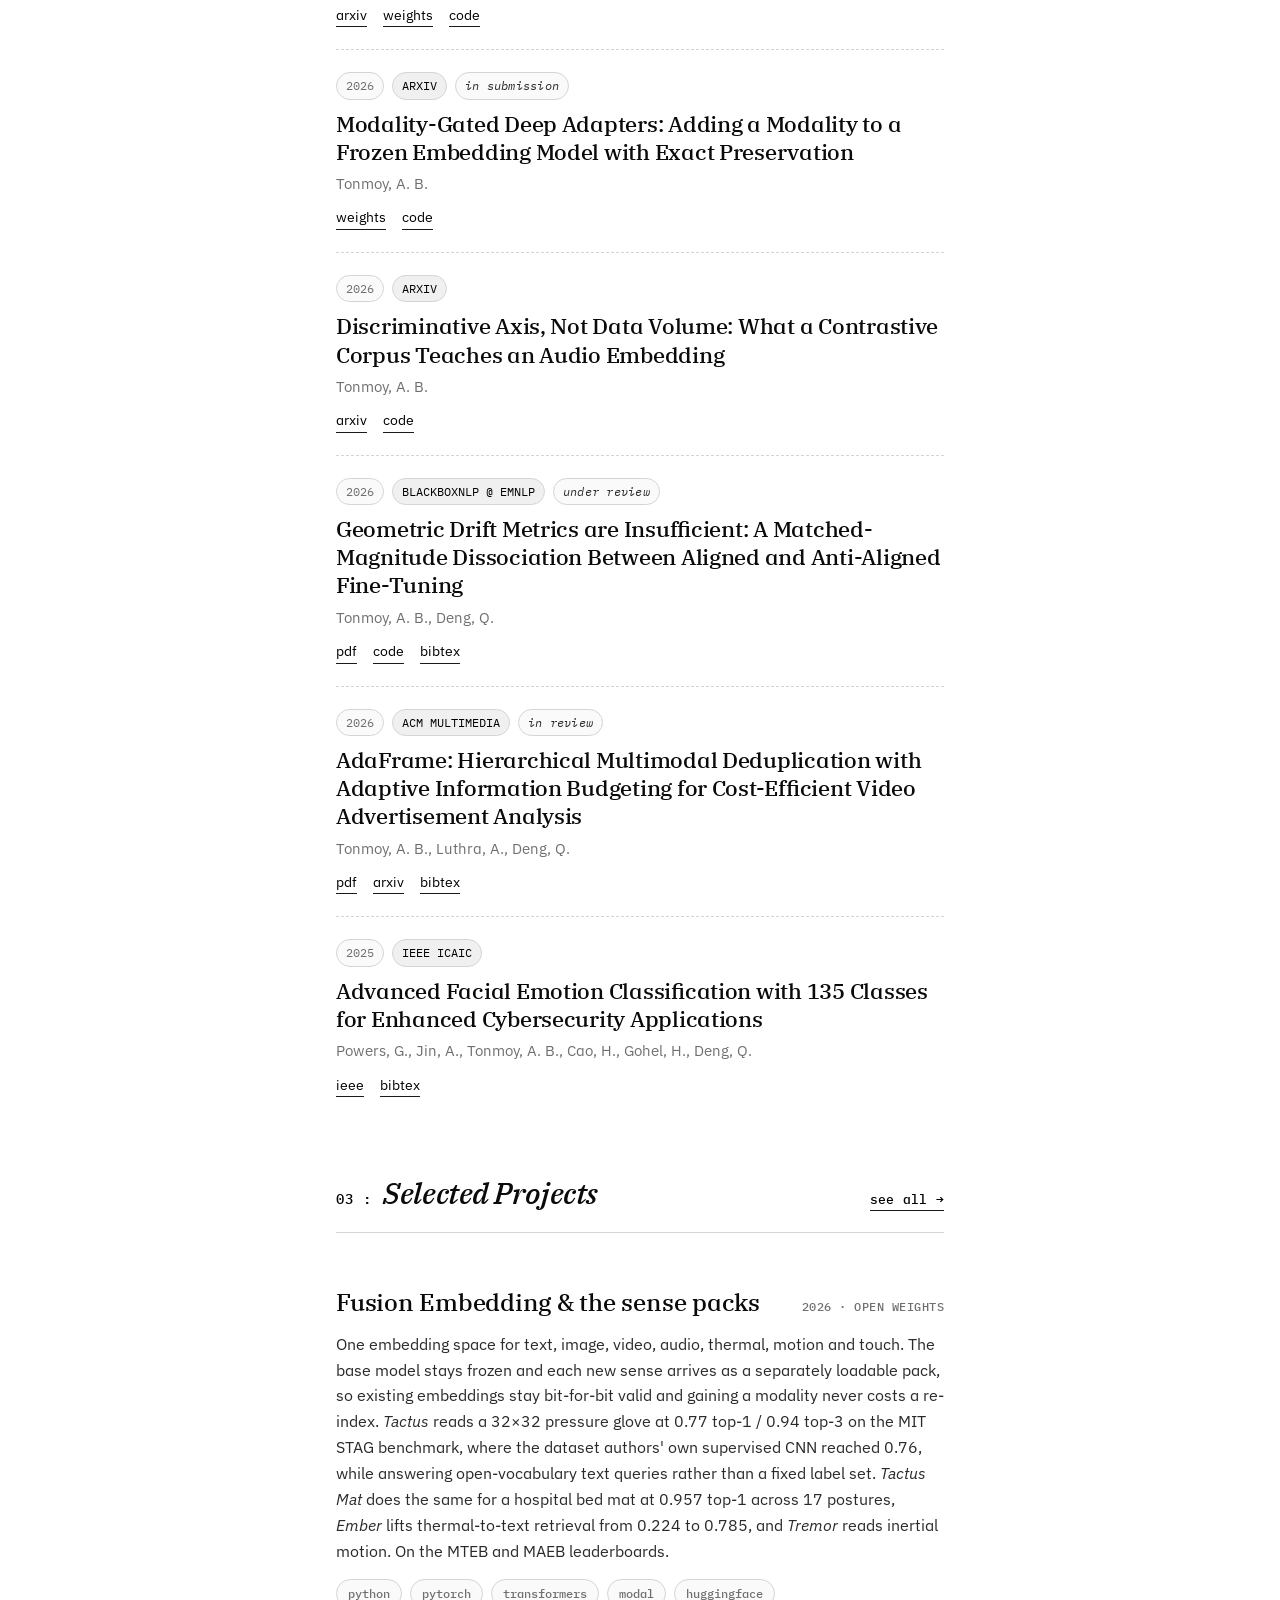
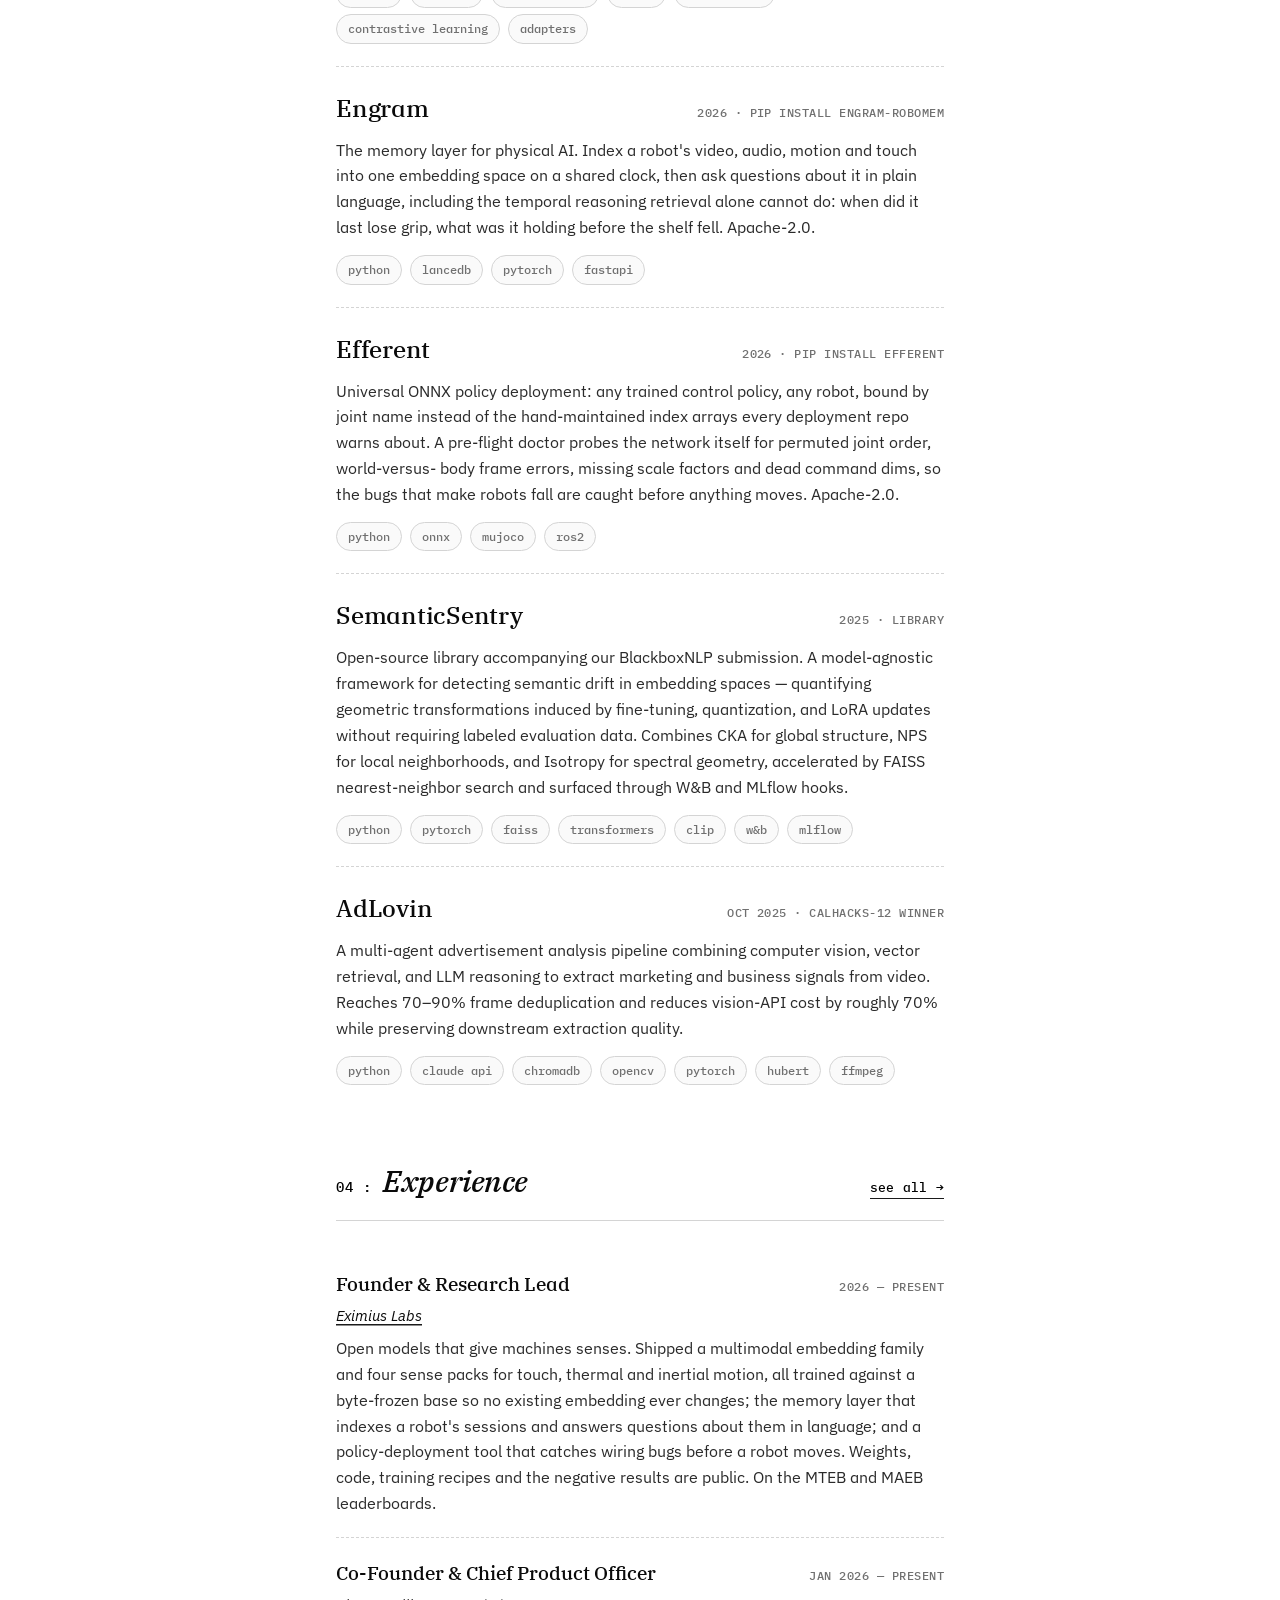
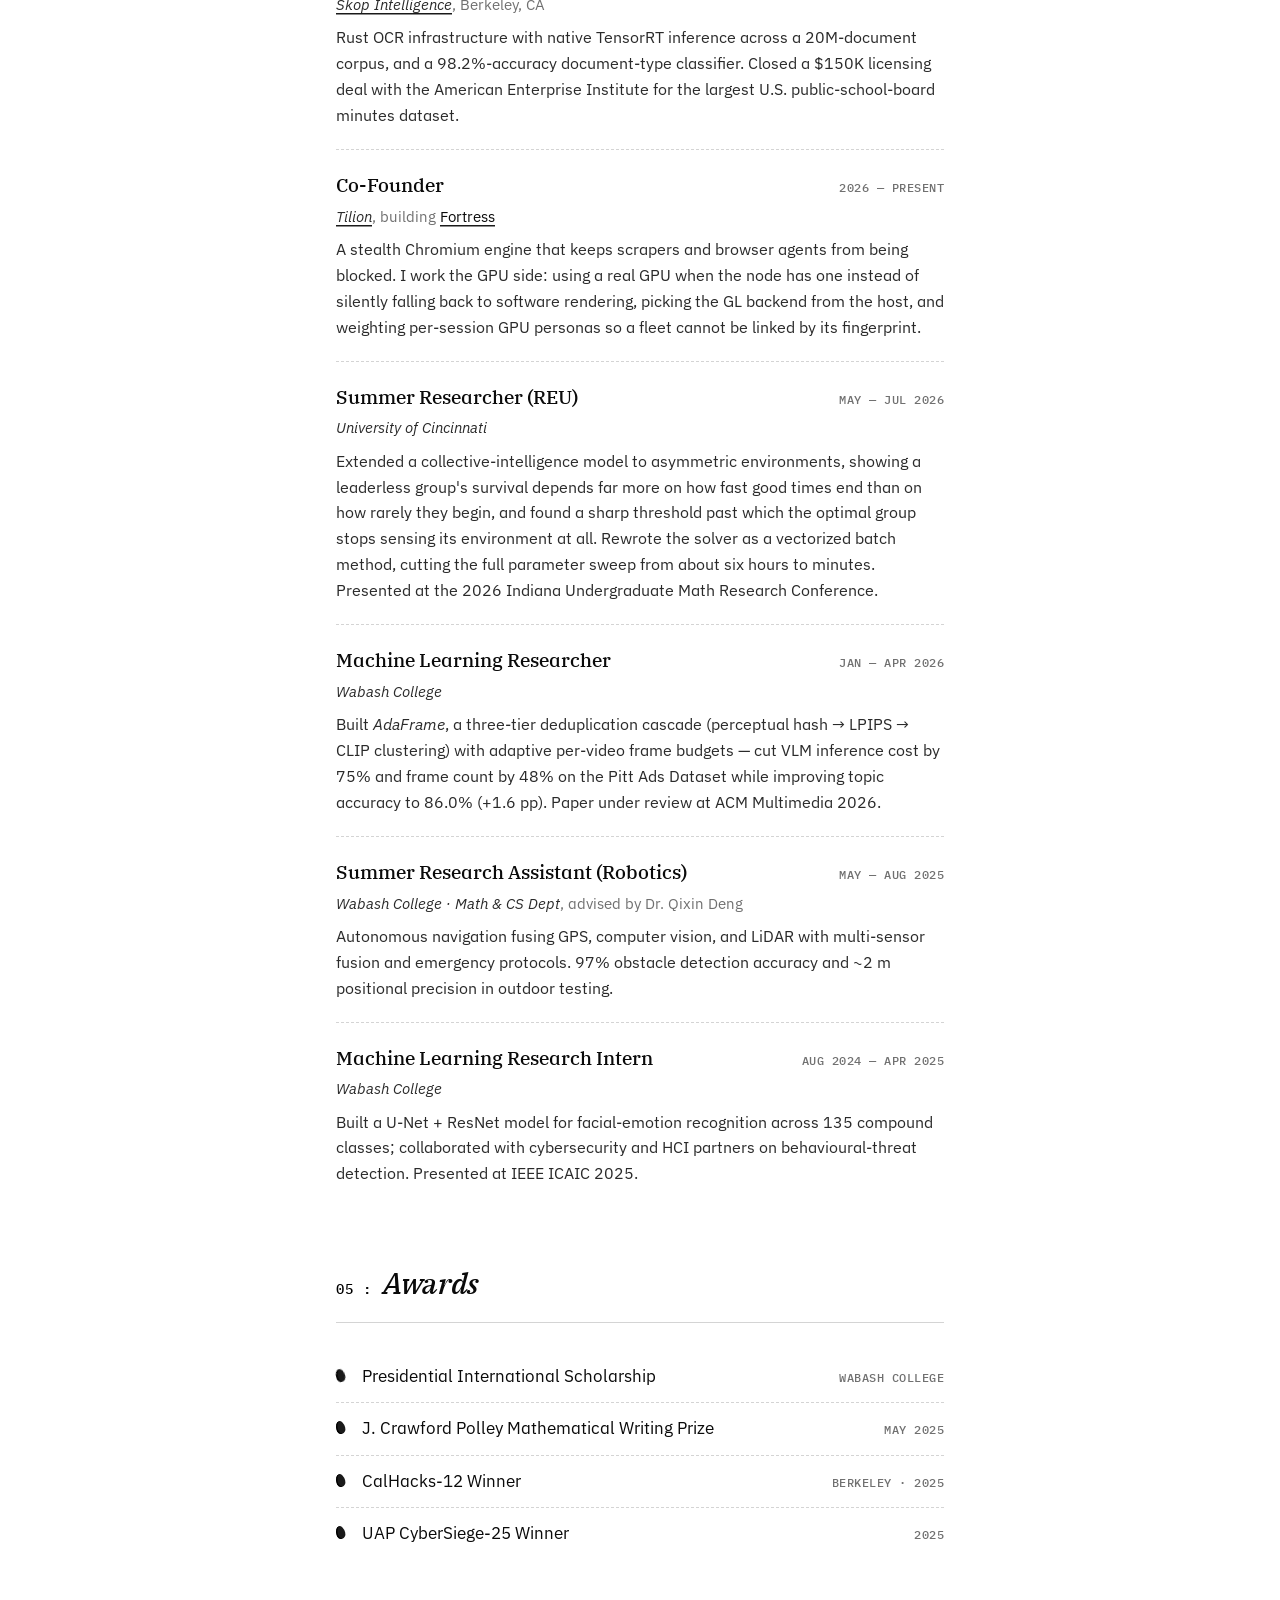
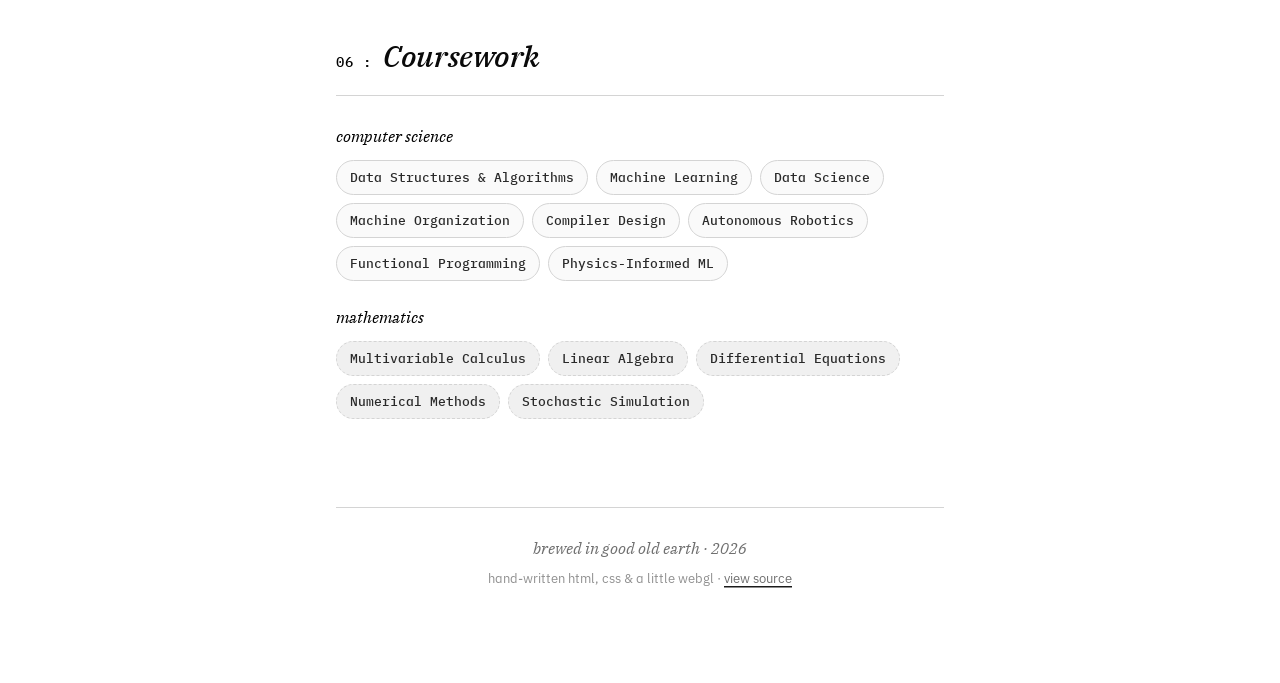
==== commit e0f3f07d: "The corpus paper is live: arXiv:2608.01560" ====
--- a/index.html
+++ b/index.html
@@ -226,14 +226,14 @@
             <div class="pub-meta">
               <span class="year">2026</span>
               <span class="venue">arXiv</span>
-              <span class="status">in submission</span>
-            </div>
+                          </div>
             <h3 class="pub-title">
               Discriminative Axis, Not Data Volume: What a Contrastive Corpus
               Teaches an Audio Embedding
             </h3>
             <p class="pub-authors">Tonmoy, A. B.</p>
             <p class="pub-links">
+              <a href="https://arxiv.org/abs/2608.01560">arxiv</a>
               <a href="https://github.com/Eximius-Labs/fusion-embedding">code</a>
             </p>
           </li>
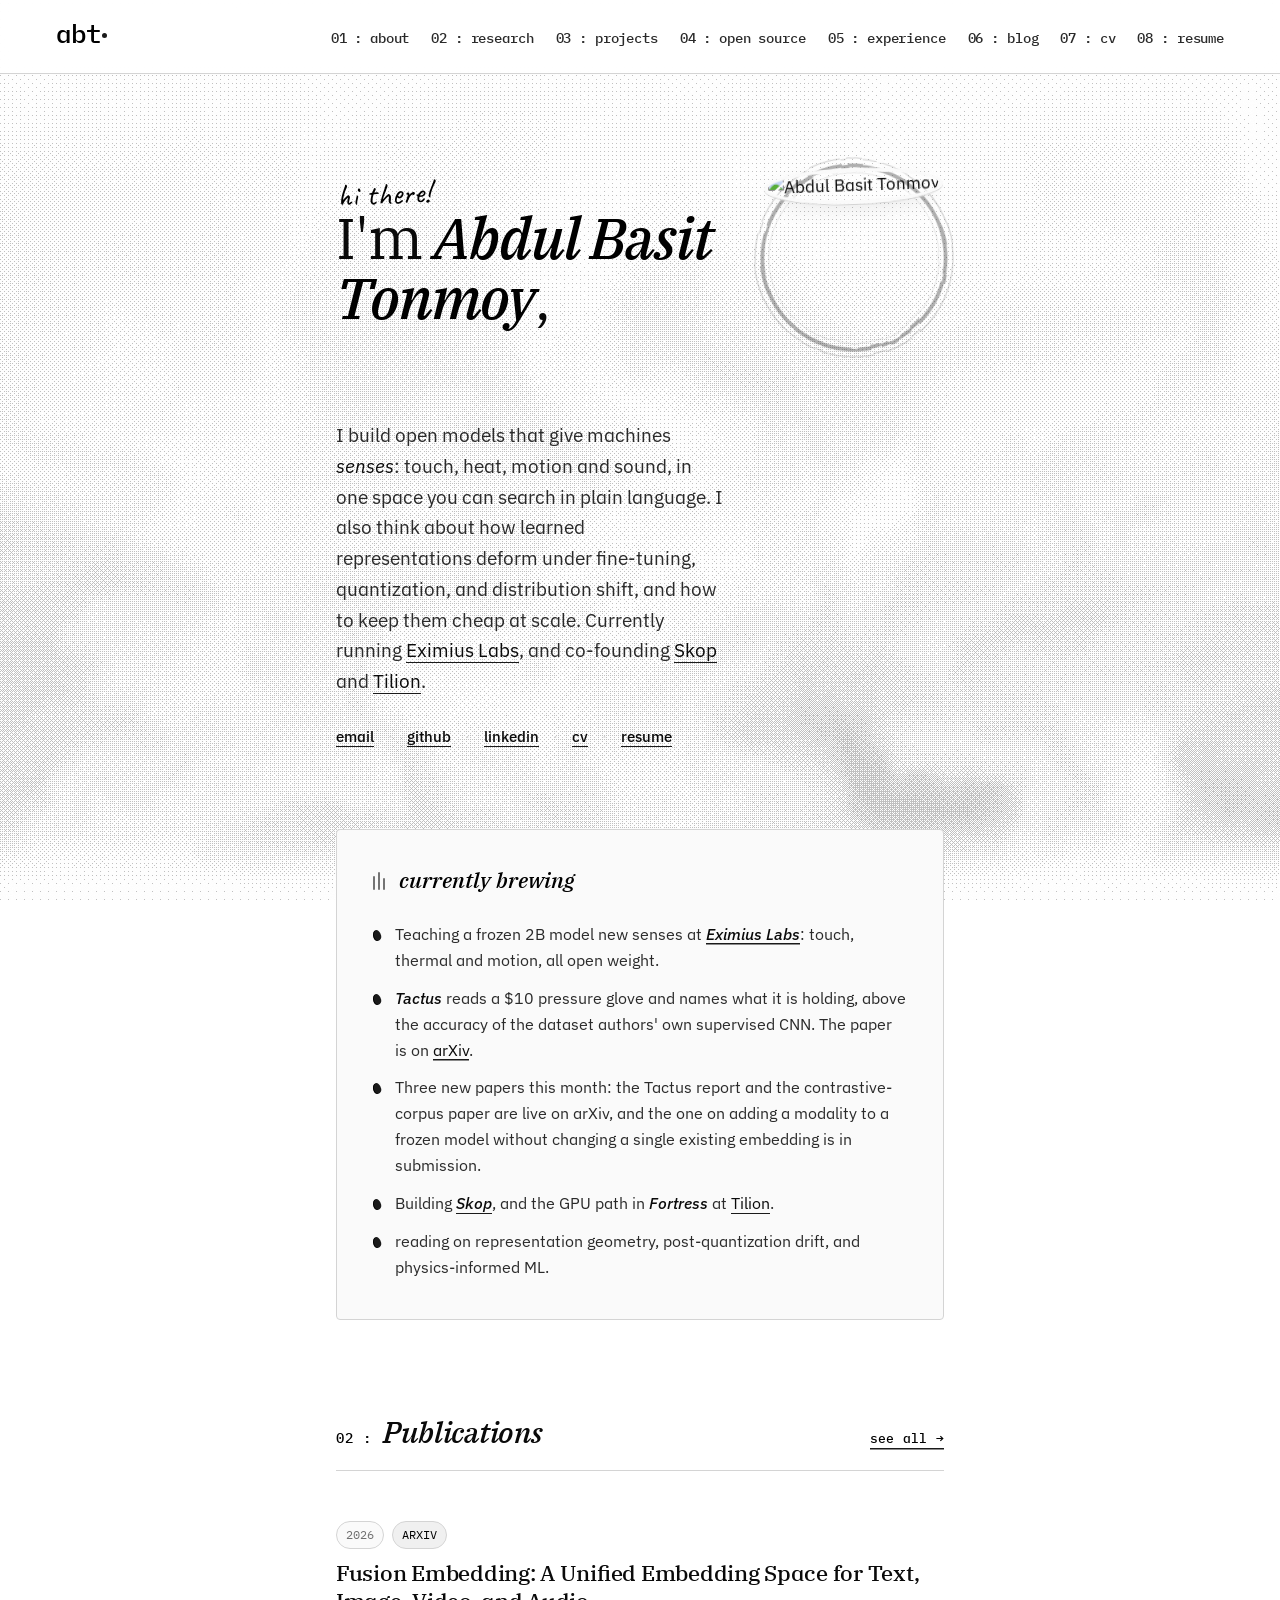
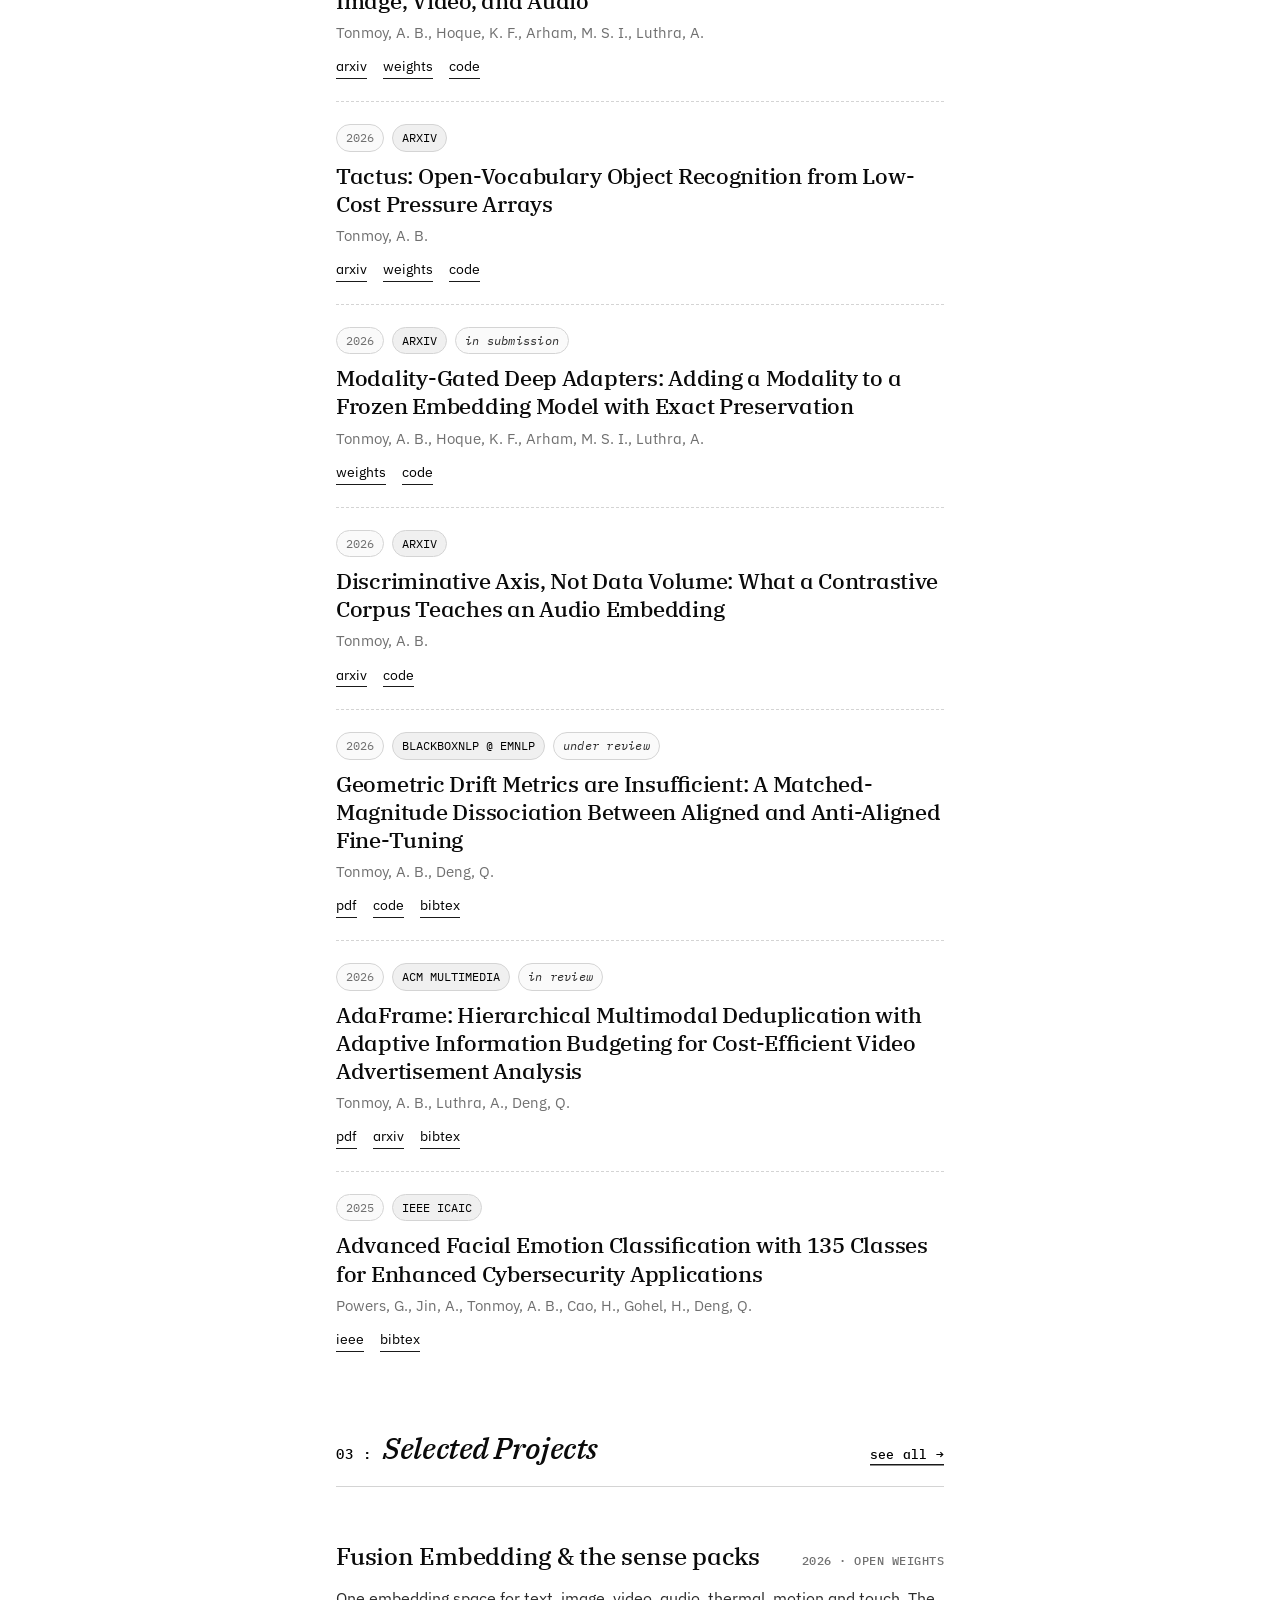
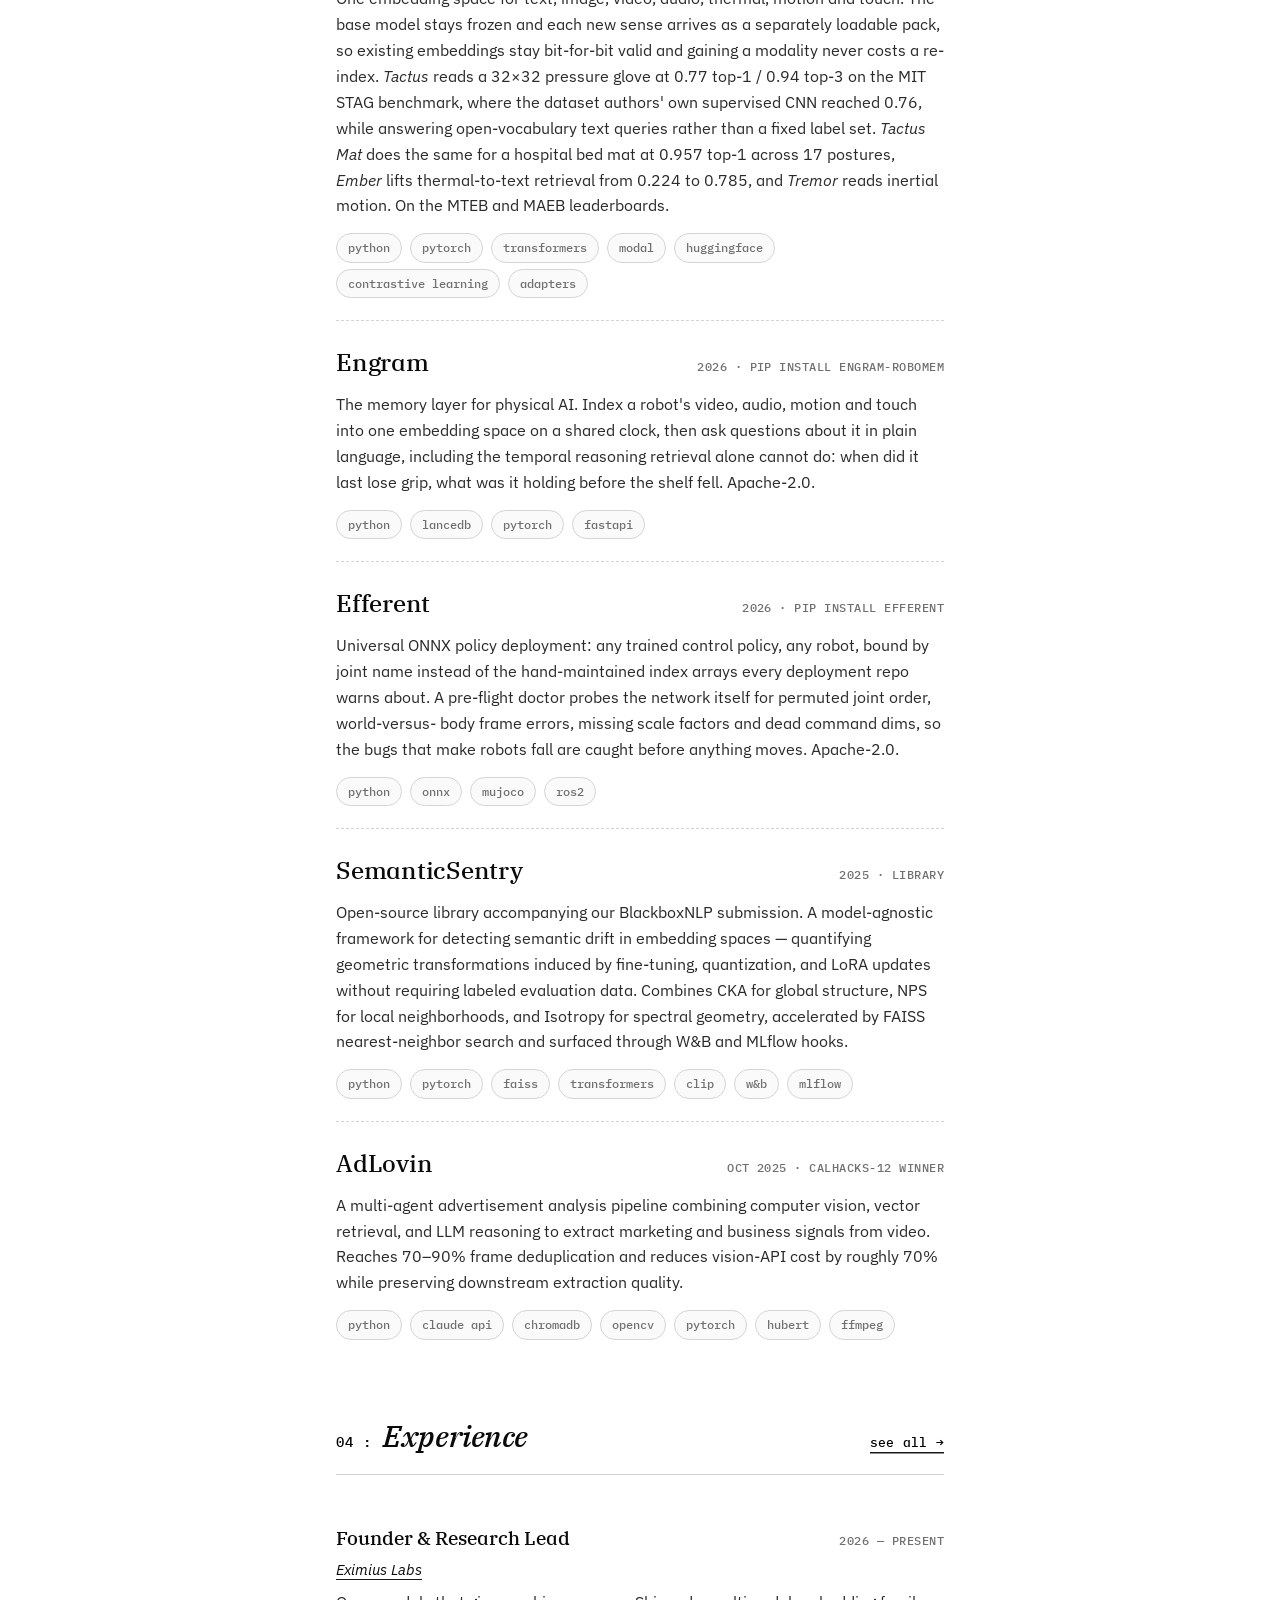
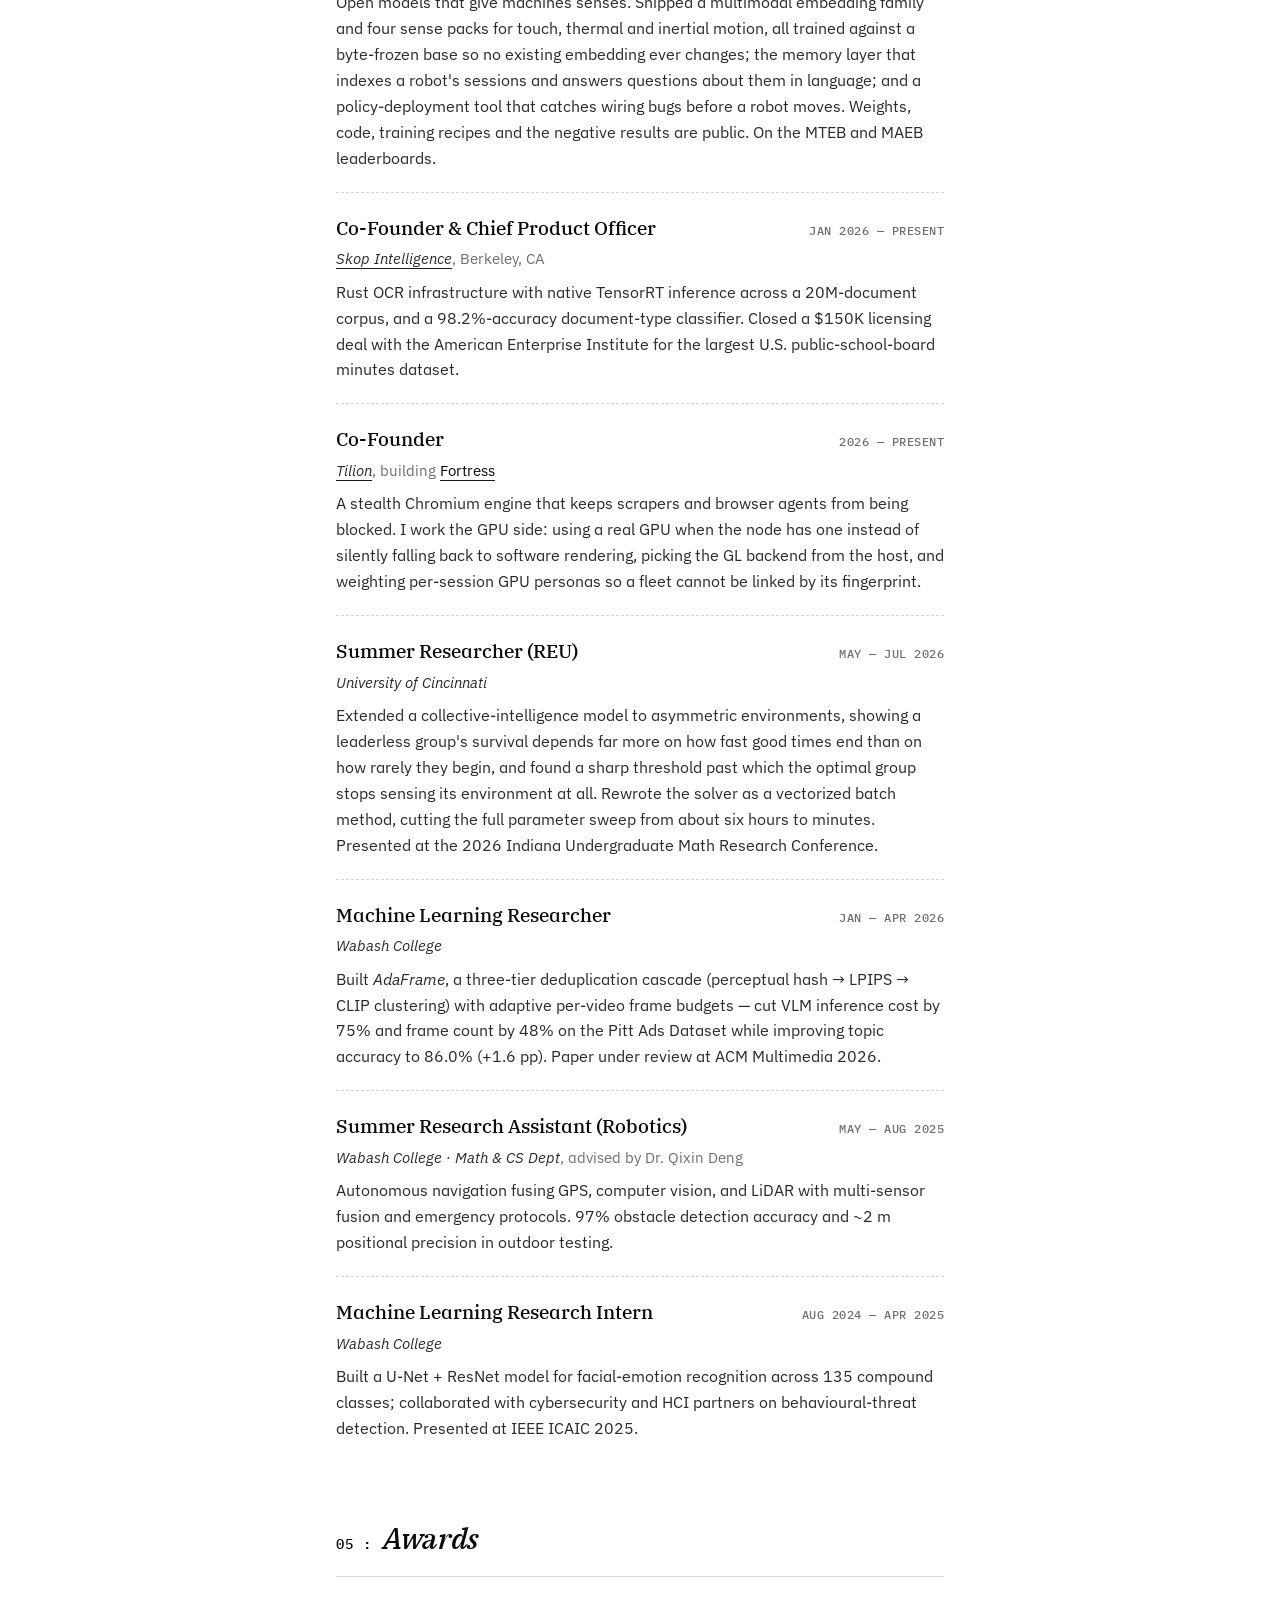
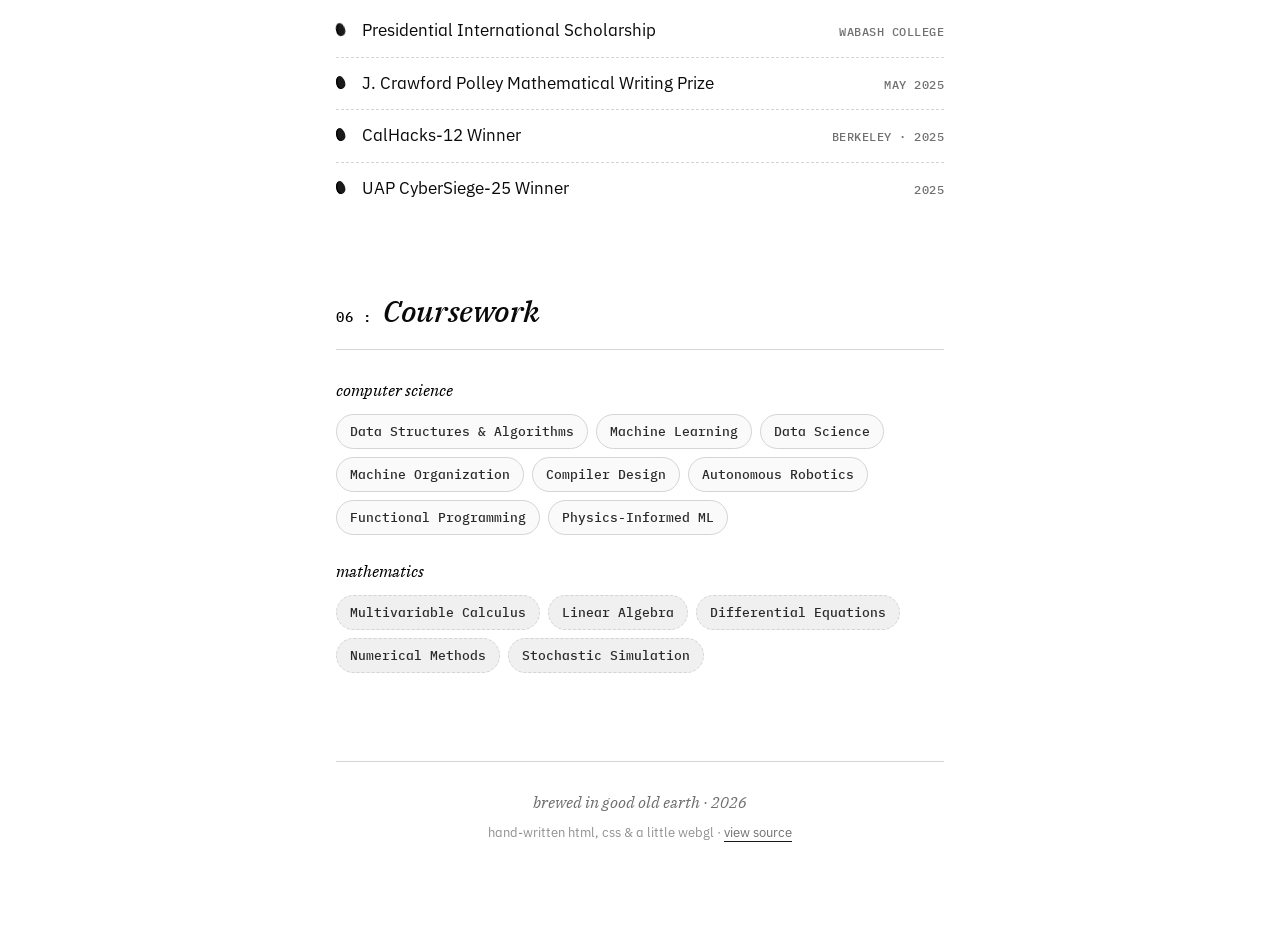
==== commit 8f82fbd9: "The Tactus paper is live: arXiv:2608.04043" ====
--- a/index.html
+++ b/index.html
@@ -160,12 +160,14 @@
           <li>
             <em>Tactus</em> reads a $10 pressure glove and names what it is
             holding, above the accuracy of the dataset authors' own supervised
-            CNN.
-          </li>
-          <li>
-            Two papers heading to arXiv: one on adding a modality to a frozen
-            model without changing a single existing embedding, one on what a
-            contrastive corpus actually teaches an audio embedding.
+            CNN. The paper is on
+            <a href="https://arxiv.org/abs/2608.04043">arXiv</a>.
+          </li>
+          <li>
+            Three new papers this month: the Tactus report and the
+            contrastive-corpus paper are live on arXiv, and the one on adding
+            a modality to a frozen model without changing a single existing
+            embedding is in submission.
           </li>
           <li>
             Building <a href="https://skop.dev/"><em>Skop</em></a>, and the GPU
@@ -209,13 +211,32 @@
             <div class="pub-meta">
               <span class="year">2026</span>
               <span class="venue">arXiv</span>
+            </div>
+            <h3 class="pub-title">
+              Tactus: Open-Vocabulary Object Recognition from Low-Cost
+              Pressure Arrays
+            </h3>
+            <p class="pub-authors">Tonmoy, A. B.</p>
+            <p class="pub-links">
+              <a href="https://arxiv.org/abs/2608.04043">arxiv</a>
+              <a href="https://huggingface.co/EximiusLabs/fusion-embedding-2-tactus">weights</a>
+              <a href="https://github.com/Eximius-Labs/fusion-embedding">code</a>
+            </p>
+          </li>
+
+          <li class="pub">
+            <div class="pub-meta">
+              <span class="year">2026</span>
+              <span class="venue">arXiv</span>
               <span class="status">in submission</span>
             </div>
             <h3 class="pub-title">
               Modality-Gated Deep Adapters: Adding a Modality to a Frozen
               Embedding Model with Exact Preservation
             </h3>
-            <p class="pub-authors">Tonmoy, A. B.</p>
+            <p class="pub-authors">
+              Tonmoy, A. B., Hoque, K. F., Arham, M. S. I., Luthra, A.
+            </p>
             <p class="pub-links">
               <a href="https://huggingface.co/EximiusLabs">weights</a>
               <a href="https://github.com/Eximius-Labs/fusion-embedding">code</a>
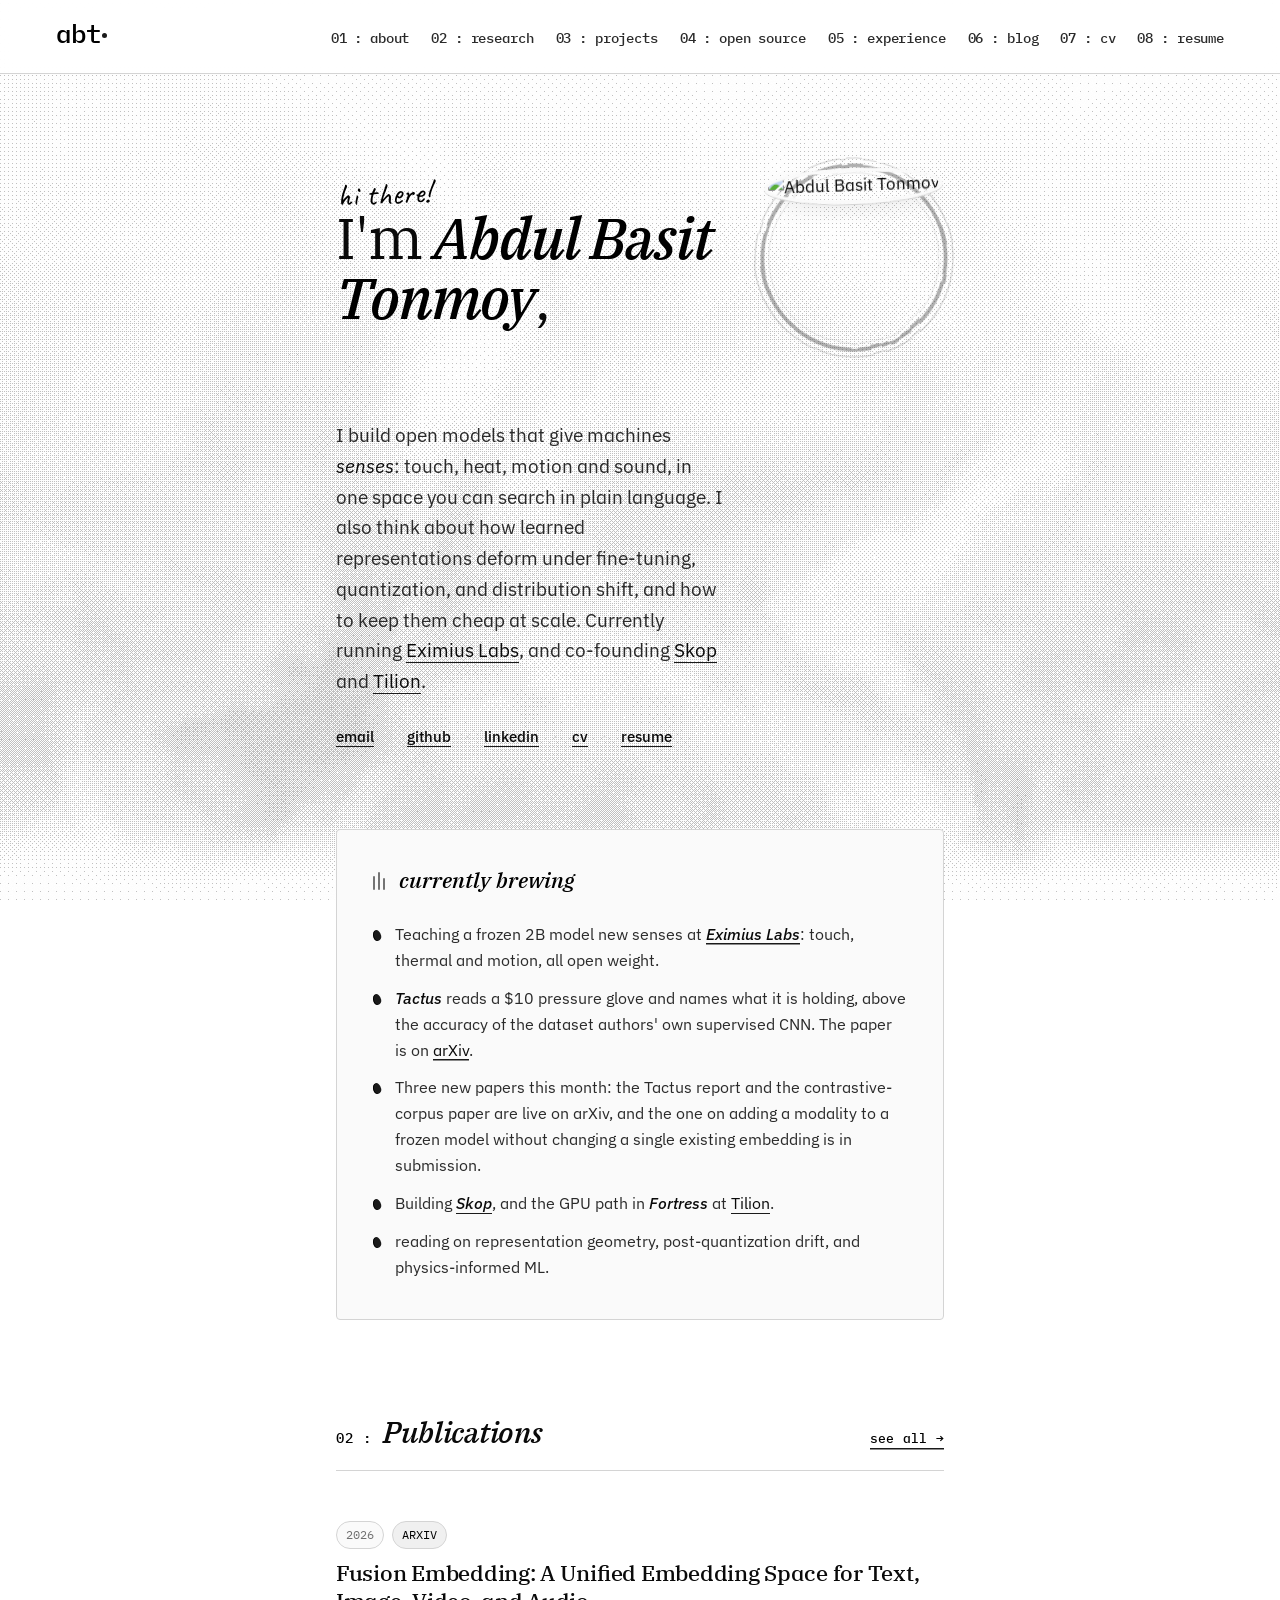
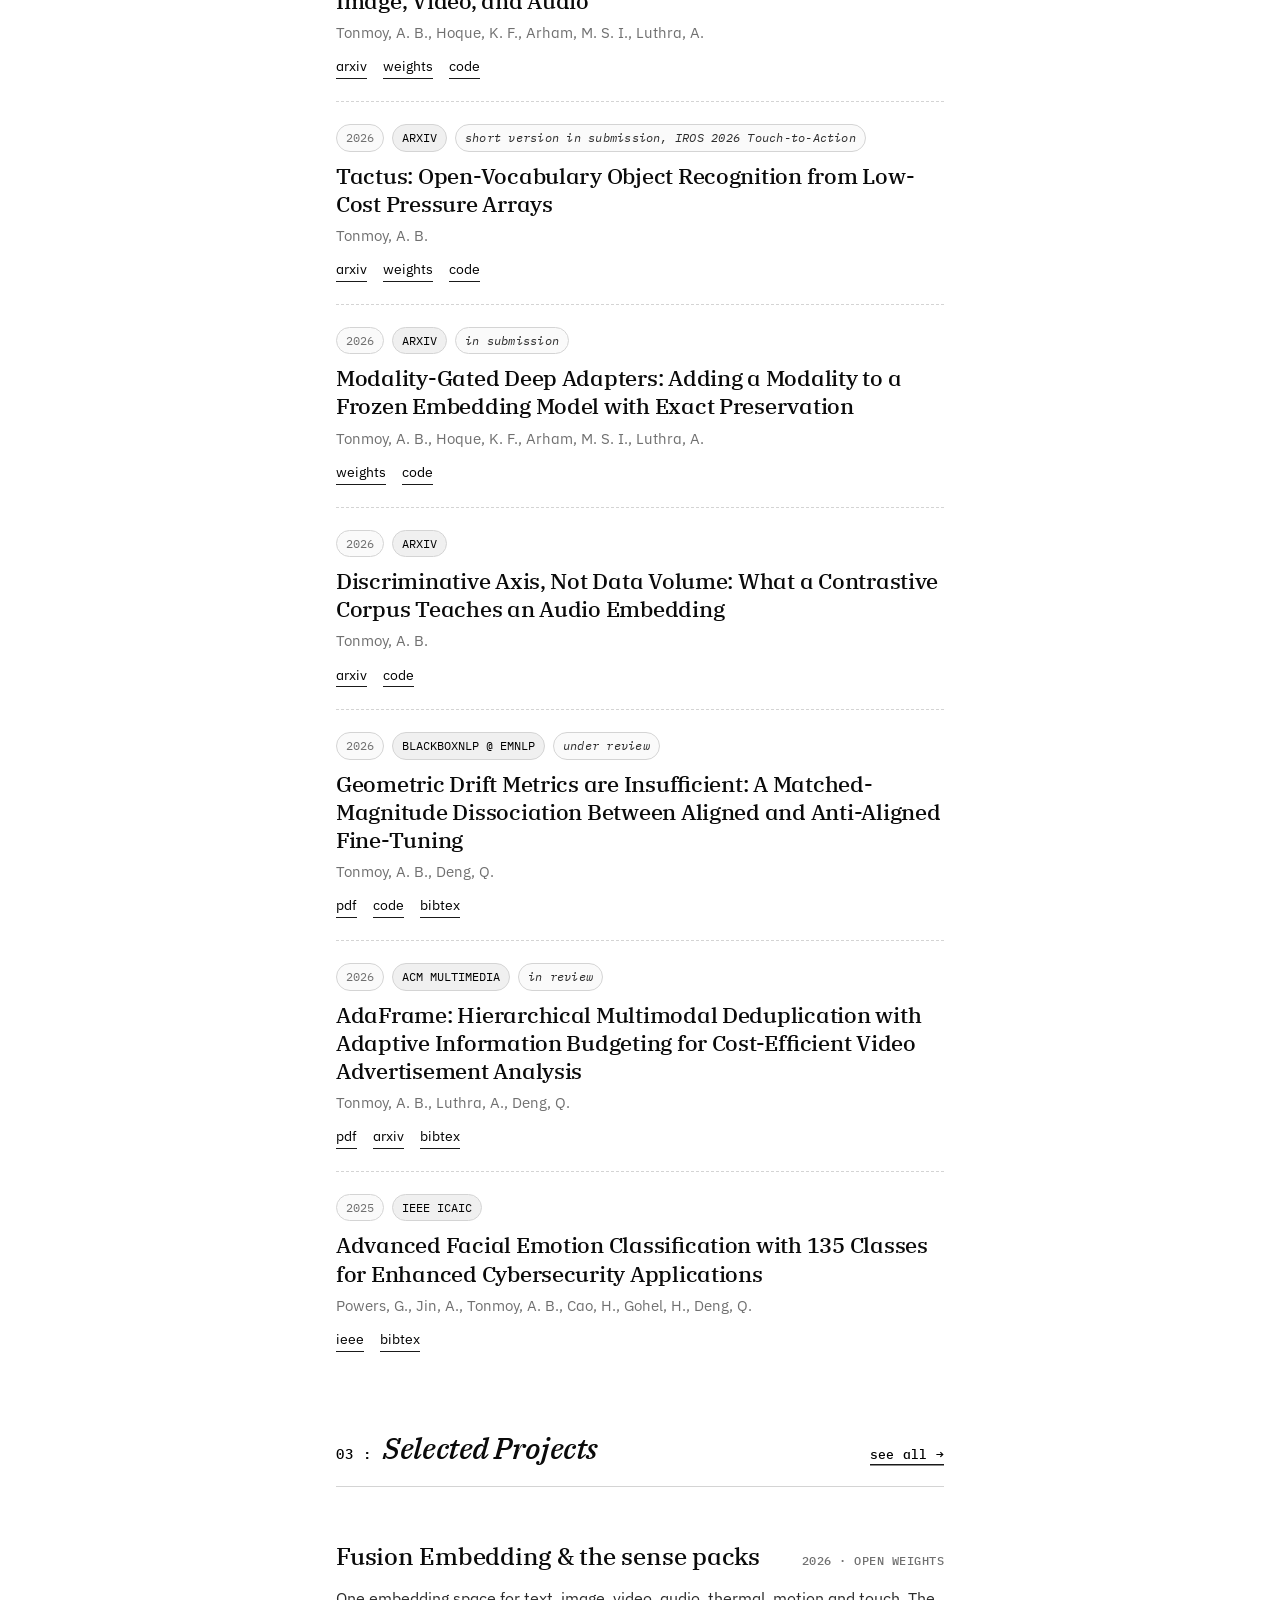
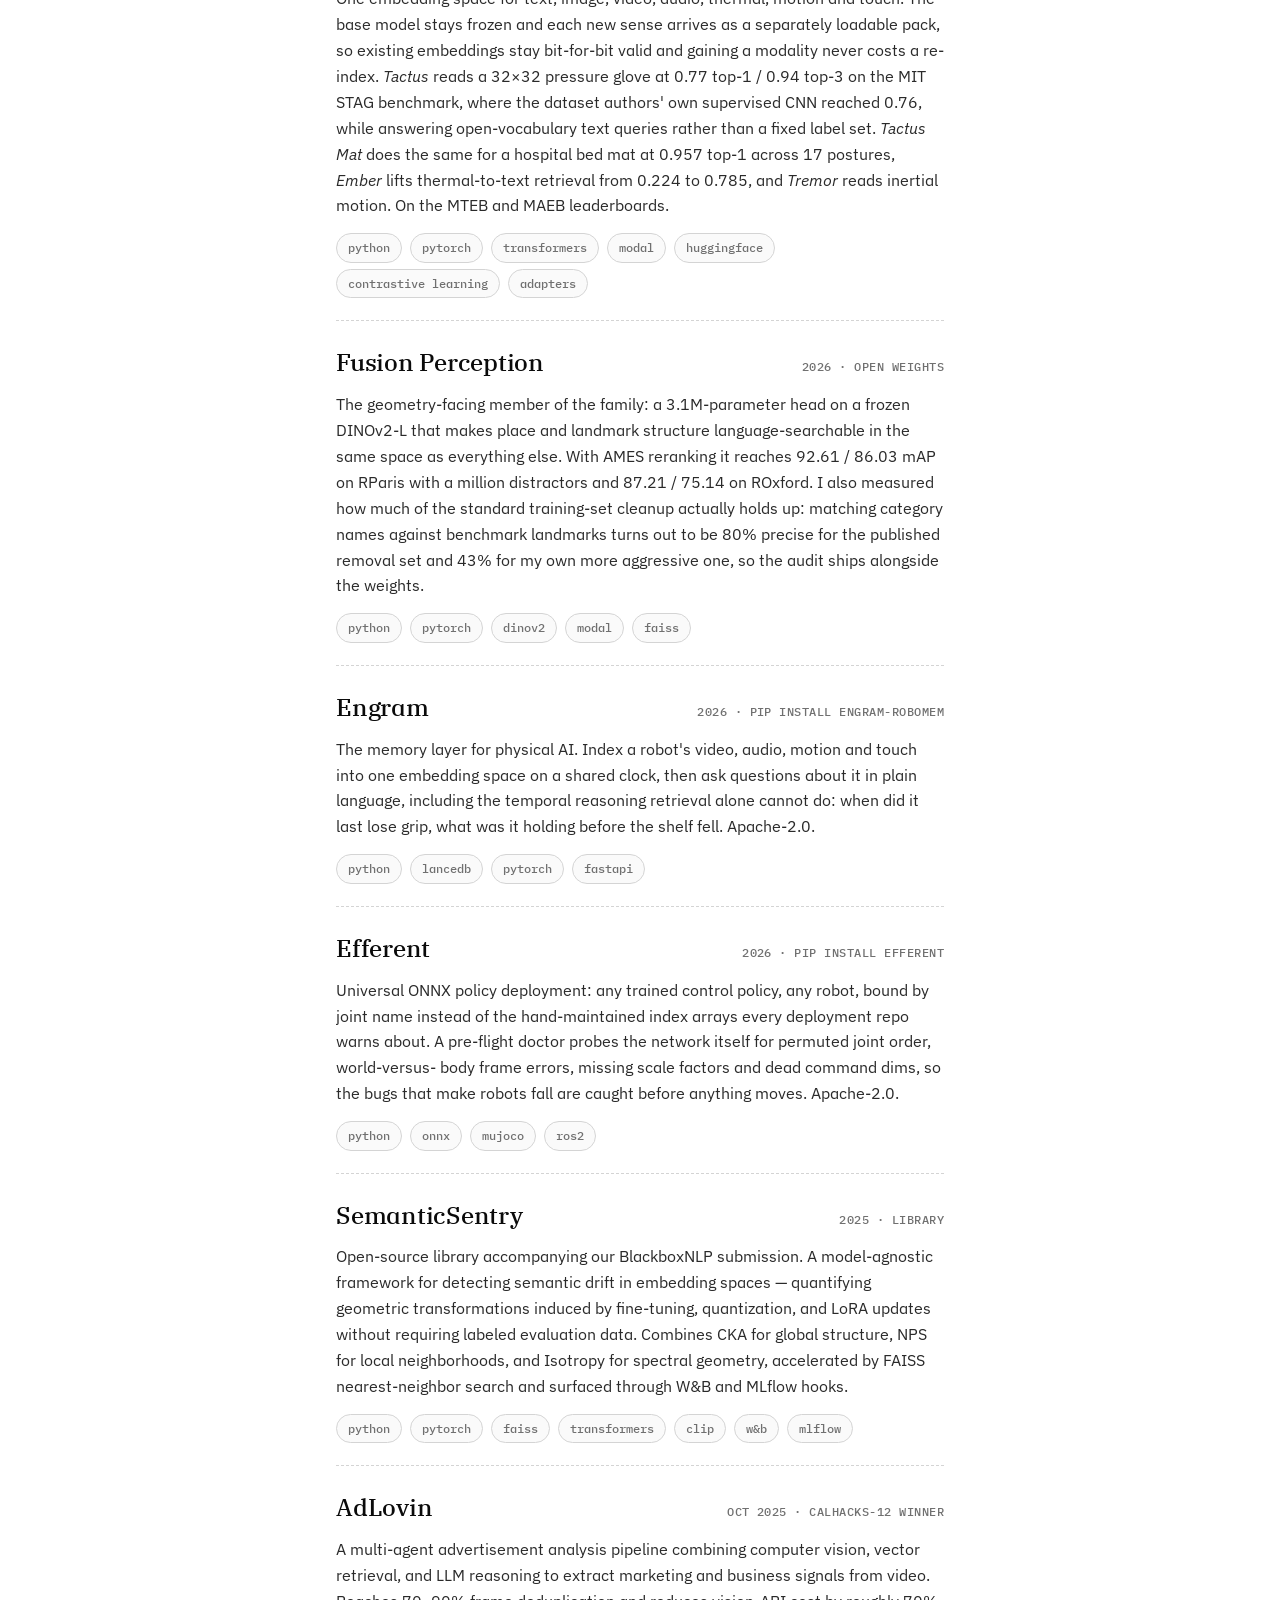
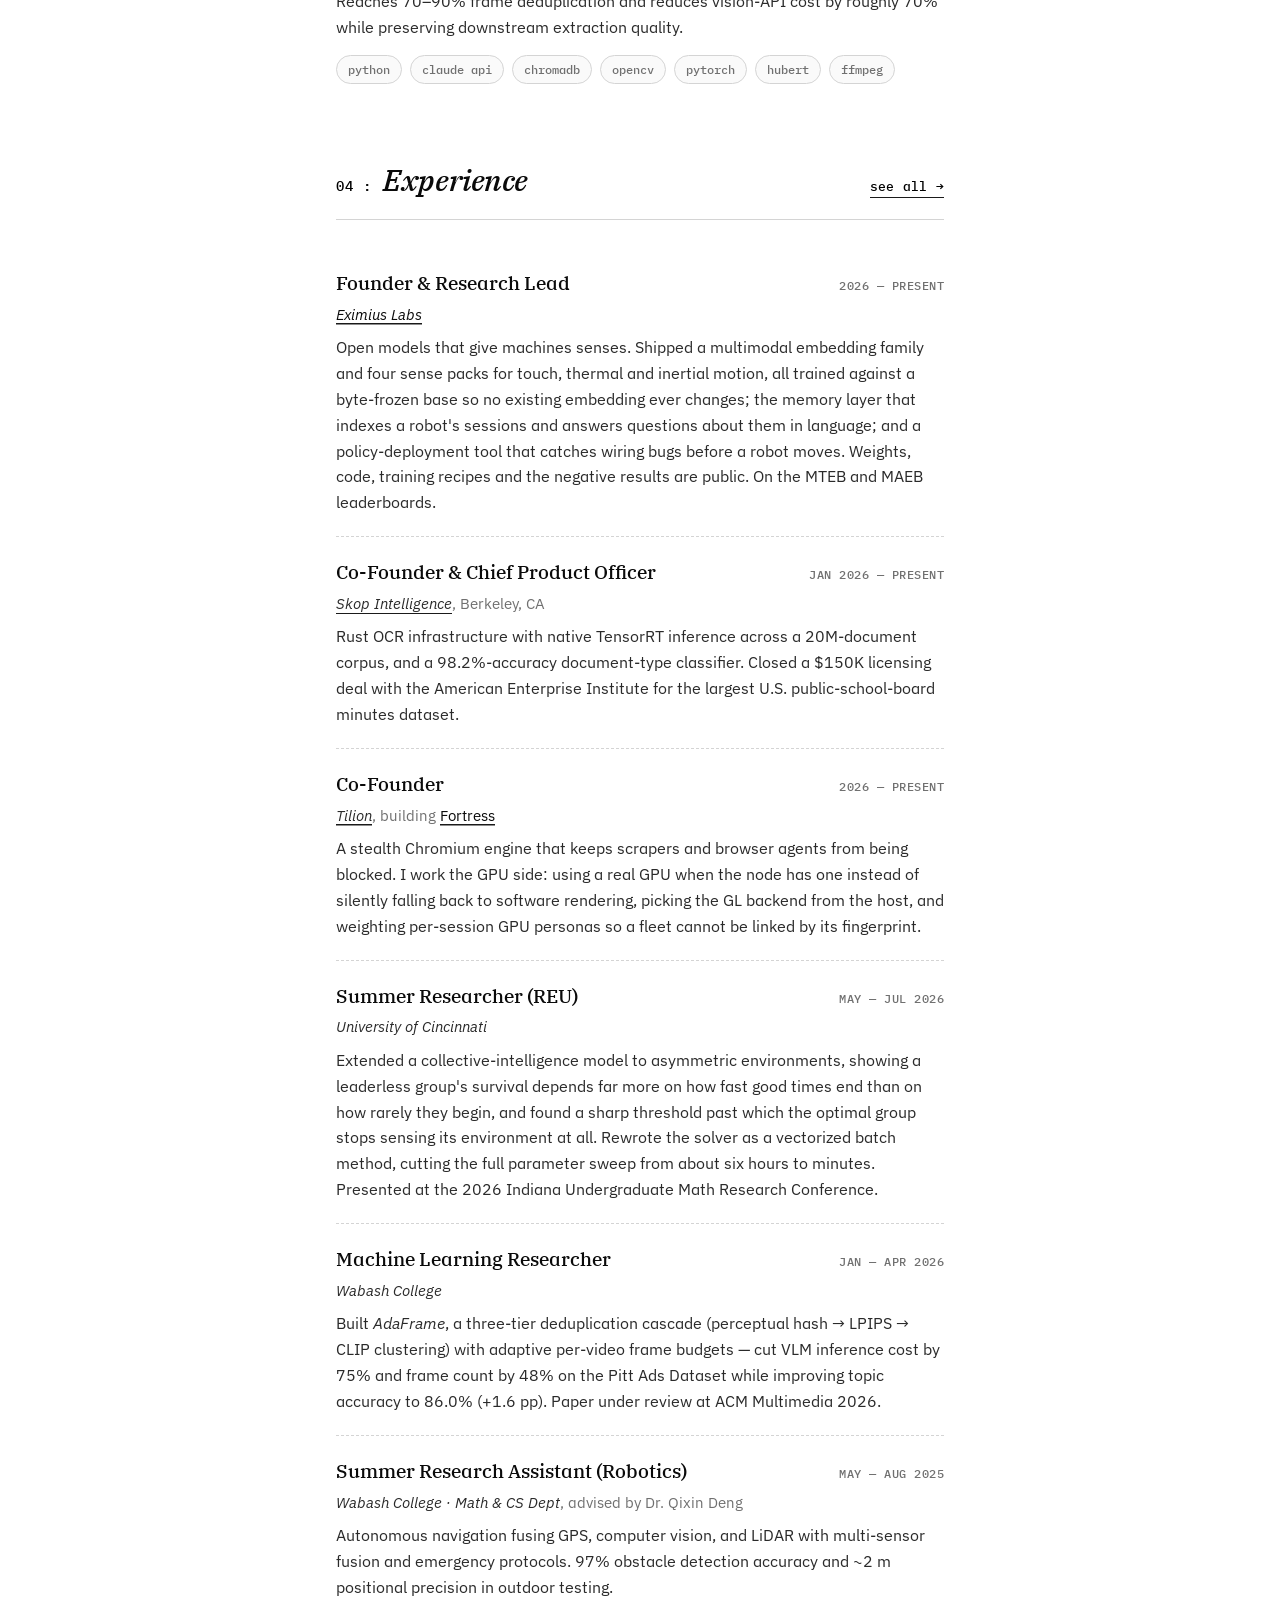
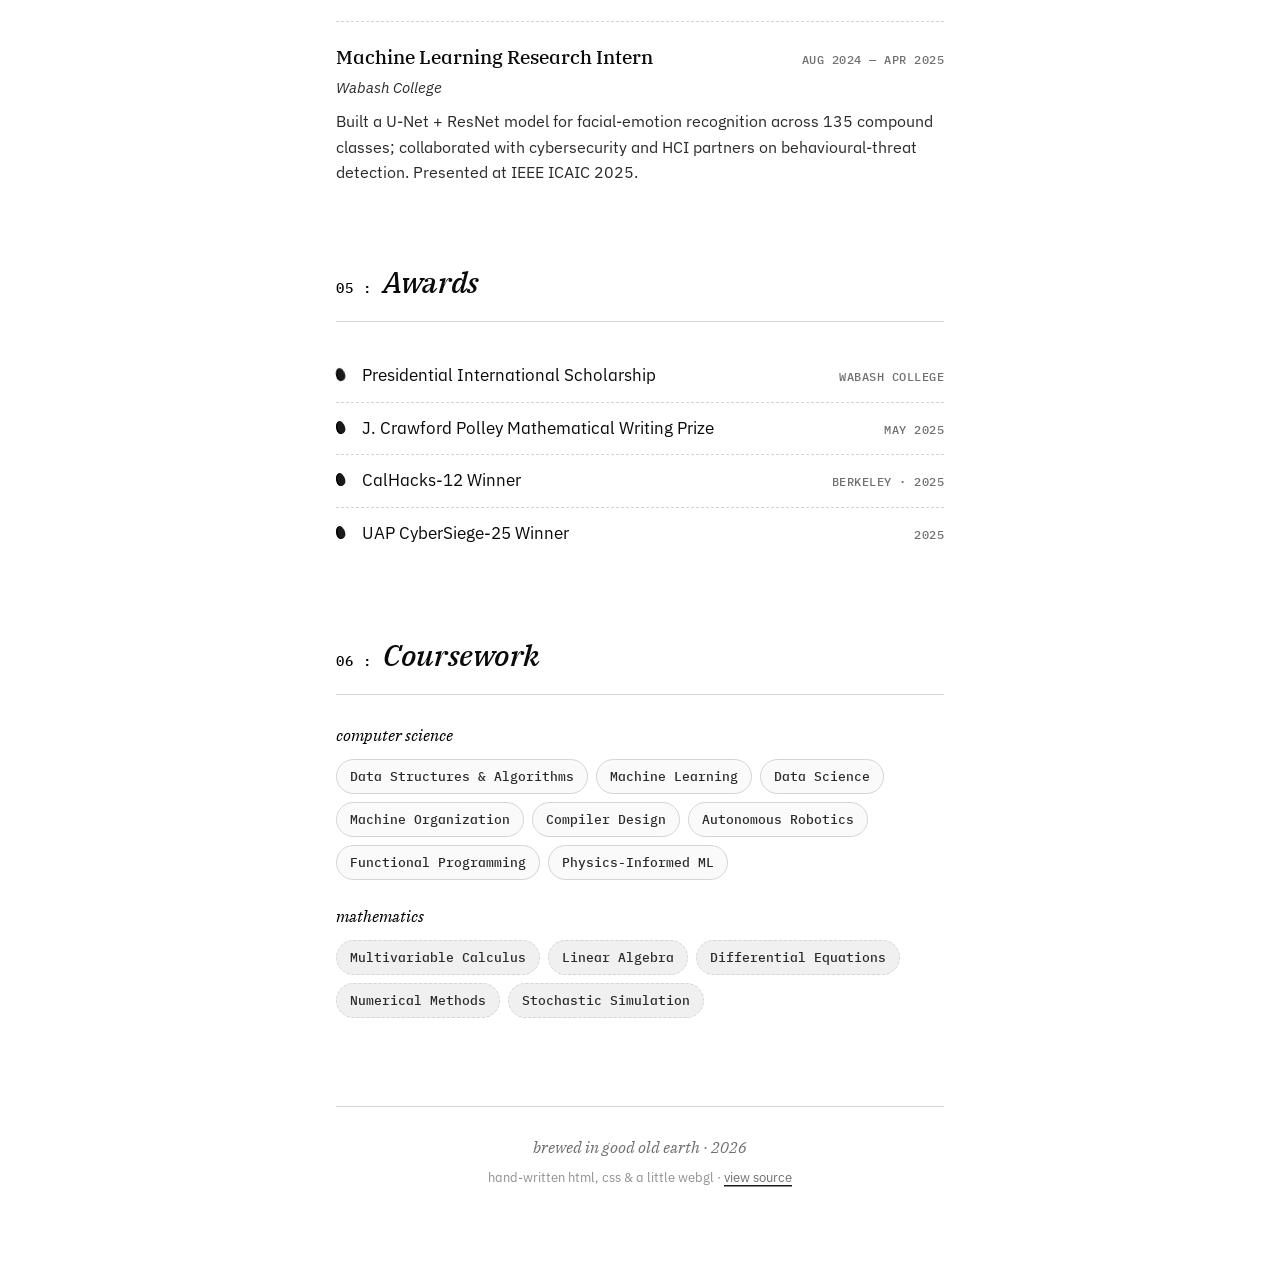
==== commit f0a1e4ad: "Add Fusion Perception, the tremor g1 link, and the IROS workshop submission Fusion Perception was re" ====
--- a/index.html
+++ b/index.html
@@ -211,6 +211,7 @@
             <div class="pub-meta">
               <span class="year">2026</span>
               <span class="venue">arXiv</span>
+              <span class="status">short version in submission, IROS 2026 Touch-to-Action</span>
             </div>
             <h3 class="pub-title">
               Tactus: Open-Vocabulary Object Recognition from Low-Cost
@@ -356,6 +357,31 @@
 
           <li class="project">
             <div class="project-head">
+              <h3 class="project-name">Fusion Perception</h3>
+              <span class="project-tag">2026 &middot; open weights</span>
+            </div>
+            <p class="project-desc">
+              The geometry-facing member of the family: a 3.1M-parameter head on
+              a frozen DINOv2-L that makes place and landmark structure
+              language-searchable in the same space as everything else. With
+              AMES reranking it reaches 92.61 / 86.03 mAP on RParis with a
+              million distractors and 87.21 / 75.14 on ROxford. I also measured
+              how much of the standard training-set cleanup actually holds up:
+              matching category names against benchmark landmarks turns out to
+              be 80% precise for the published removal set and 43% for my own
+              more aggressive one, so the audit ships alongside the weights.
+            </p>
+            <ul class="stack">
+              <li>python</li>
+              <li>pytorch</li>
+              <li>dinov2</li>
+              <li>modal</li>
+              <li>faiss</li>
+            </ul>
+          </li>
+
+          <li class="project">
+            <div class="project-head">
               <h3 class="project-name">Engram</h3>
               <span class="project-tag">2026 &middot; pip install engram-robomem</span>
             </div>
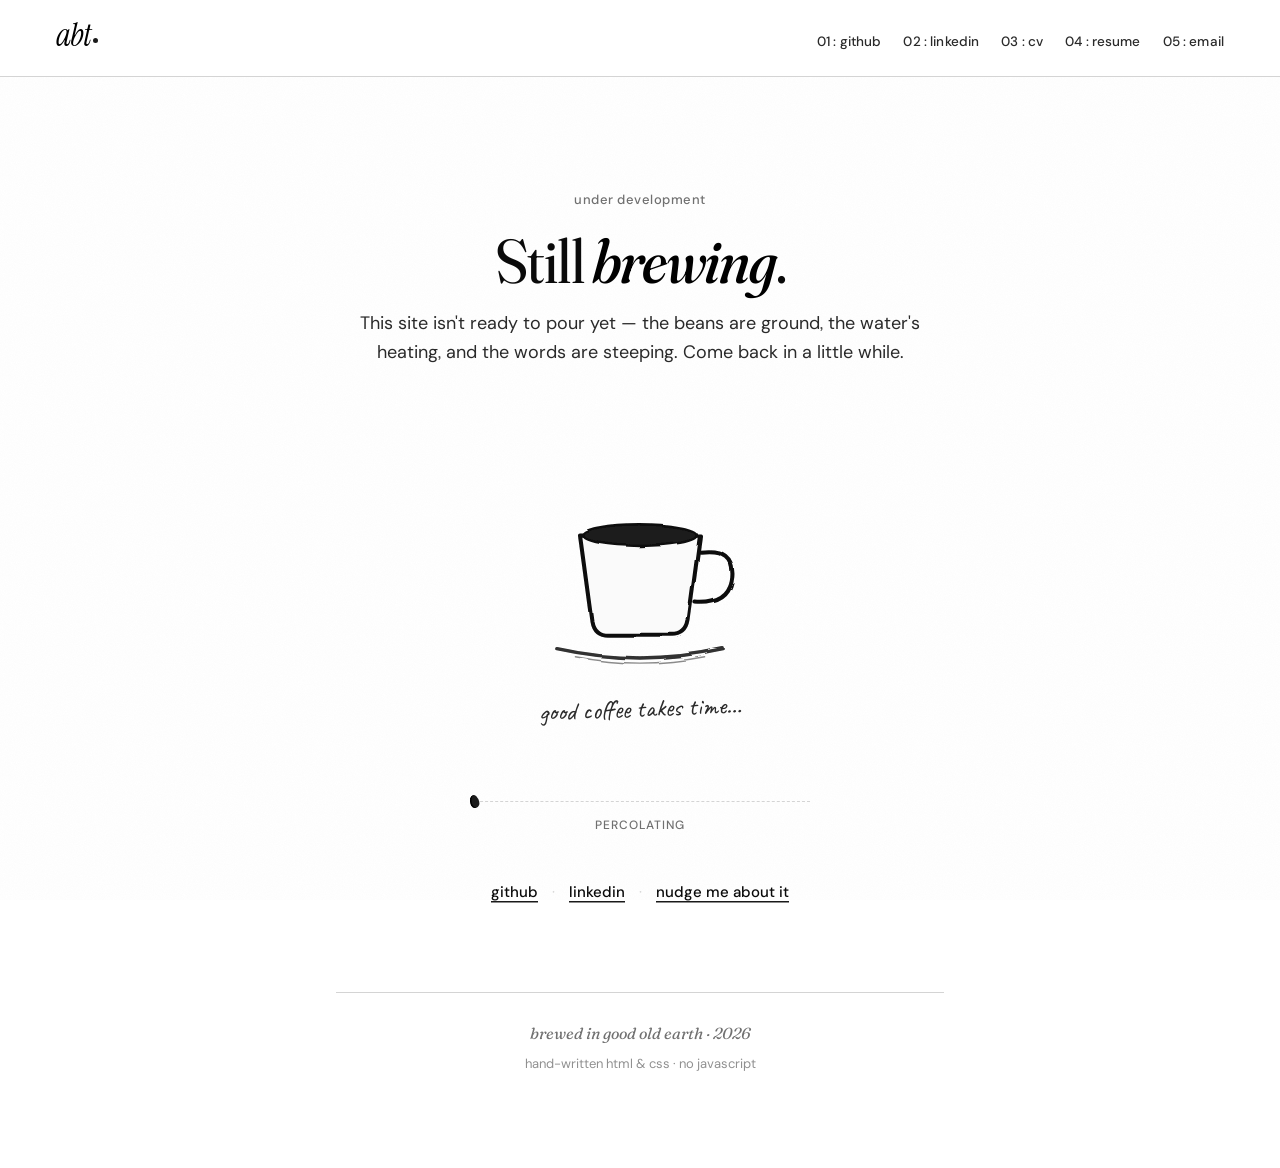
==== commit 8b7da546: "under development landing page" ====
--- a/index.html
+++ b/index.html
@@ -3,10 +3,10 @@
   <head>
     <meta charset="utf-8" />
     <meta name="viewport" content="width=device-width, initial-scale=1" />
-    <title>Abdul Basit Tonmoy</title>
+    <title>Abdul Basit Tonmoy &mdash; still brewing</title>
     <meta
       name="description"
-      content="Abdul Basit Tonmoy builds open models that give machines senses: touch, thermal, motion and sound in one language-searchable space. Also representation geometry and efficient multimodal inference."
+      content="Abdul Basit Tonmoy's site is under development — the beans are ground, the water is heating. Check back soon."
     />
     <meta name="theme-color" content="#ffffff" />
 
@@ -16,655 +16,310 @@
     <link rel="preconnect" href="https://fonts.googleapis.com" />
     <link rel="preconnect" href="https://fonts.gstatic.com" crossorigin />
     <link
-      href="https://fonts.googleapis.com/css2?family=Caveat:wght@500;600&family=IBM+Plex+Mono:ital,wght@0,400;0,500;1,400&family=IBM+Plex+Sans:ital,wght@0,400;0,500;0,600;1,400&family=IBM+Plex+Serif:ital,wght@0,400;0,500;0,600;1,400;1,500&display=swap"
+      href="https://fonts.googleapis.com/css2?family=Caveat:wght@500;600&family=DM+Sans:ital,opsz,wght@0,9..40,400;0,9..40,500;0,9..40,600;1,9..40,400&family=Fraunces:ital,opsz,wght@0,9..144,400;0,9..144,500;0,9..144,600;1,9..144,400;1,9..144,500&family=Instrument+Serif:ital,wght@0,400;1,400&display=swap"
       rel="stylesheet"
     />
 
     <link rel="stylesheet" href="styles.css" />
+
+    <style>
+      /* ---------- Under-development landing ---------- */
+
+      .wip {
+        text-align: center;
+        padding-top: 24px;
+      }
+
+      .wip .page-title {
+        margin-bottom: 16px;
+      }
+
+      .wip .page-lede {
+        margin: 0 auto 12px;
+      }
+
+      /* hand-drawn cup, inked with the same roughen filter as the
+         hero stain ring */
+      .cup-scene {
+        position: relative;
+        width: min(300px, 70vw);
+        margin: 44px auto 8px;
+      }
+
+      .cup-scene svg {
+        display: block;
+        width: 100%;
+        height: auto;
+      }
+
+      /* steam wisps — drawn strokes that rise, swell, and fade */
+      .wisp {
+        animation: wisp-rise 3.4s ease-in-out infinite;
+        transform-origin: center 130px;
+        opacity: 0;
+      }
+
+      .wisp:nth-child(2) {
+        animation-delay: 1.1s;
+      }
+
+      .wisp:nth-child(3) {
+        animation-delay: 2.2s;
+      }
+
+      @keyframes wisp-rise {
+        0% {
+          transform: translateY(8px) scaleY(0.85);
+          opacity: 0;
+        }
+        35% {
+          opacity: 0.55;
+        }
+        70% {
+          opacity: 0.2;
+        }
+        100% {
+          transform: translateY(-16px) scaleY(1.12);
+          opacity: 0;
+        }
+      }
+
+      /* the coffee surface shivers a little, like it was just poured */
+      .coffee-surface {
+        animation: surface-shiver 5s ease-in-out infinite;
+        transform-origin: 130px 108px;
+      }
+
+      @keyframes surface-shiver {
+        0%,
+        100% {
+          transform: rotate(0deg);
+        }
+        50% {
+          transform: rotate(-1.1deg);
+        }
+      }
+
+      /* handwritten margin note */
+      .wip-note {
+        font-family: var(--hand);
+        font-size: 26px;
+        color: var(--espresso-soft);
+        transform: rotate(-2deg);
+        display: inline-block;
+        margin: 4px 0 0;
+      }
+
+      /* percolating bar — a dashed rule with one bean pacing along it */
+      .percolate {
+        position: relative;
+        max-width: 340px;
+        margin: 52px auto 0;
+        border-bottom: 1.5px dashed var(--grounds);
+        height: 20px;
+      }
+
+      .percolate .bean {
+        position: absolute;
+        bottom: -6.5px;
+        left: 0;
+        width: 9px;
+        height: 13px;
+        background: var(--crema);
+        border-radius: 50% 50% 50% 50% / 60% 60% 40% 40%;
+        box-shadow: inset 1.5px 0 0 var(--crema-deep);
+        transform: rotate(-15deg);
+        animation: percolate 7s cubic-bezier(0.45, 0, 0.55, 1) infinite
+          alternate;
+      }
+
+      @keyframes percolate {
+        from {
+          left: 2%;
+          transform: rotate(-15deg);
+        }
+        to {
+          left: 94%;
+          transform: rotate(345deg);
+        }
+      }
+
+      .percolate-label {
+        font-family: var(--sans);
+        font-size: 12px;
+        font-weight: 500;
+        letter-spacing: 0.08em;
+        text-transform: uppercase;
+        color: var(--latte);
+        margin: 14px 0 0;
+      }
+
+      .wip-actions {
+        margin: 44px 0 0;
+        font-family: var(--sans);
+        font-size: 15px;
+        color: var(--latte);
+      }
+
+      .wip-actions a {
+        color: var(--espresso);
+        font-weight: 500;
+      }
+
+      .wip-actions .dot {
+        display: inline-block;
+        margin: 0 10px;
+        color: var(--grounds);
+      }
+
+      @media (prefers-reduced-motion: reduce) {
+        .wisp {
+          animation: none;
+          opacity: 0.4;
+        }
+        .coffee-surface,
+        .percolate .bean {
+          animation: none;
+        }
+        .percolate .bean {
+          left: 46%;
+        }
+      }
+
+      @media (max-width: 720px) {
+        .wip-note {
+          font-size: 23px;
+        }
+      }
+    </style>
   </head>
 
   <body>
     <header class="topnav">
-      <a href="#top" class="brand">
+      <a href="./" class="brand">
         <span class="brand-glyph">abt</span>
       </a>
       <nav class="nav-list" aria-label="primary">
-        <a href="#about">01 : about</a>
-        <a href="research/index.html">02 : research</a>
-        <a href="projects/index.html">03 : projects</a>
-        <a href="oss/index.html">04 : open source</a>
-        <a href="experience/index.html">05 : experience</a>
-        <a href="blog/index.html">06 : blog</a>
-        <a href="https://drive.google.com/drive/folders/1XuUOrKwvbpiu9fPLoT7gOQi841PWO5Fw?usp=sharing">07 : cv</a>
-        <a href="https://drive.google.com/drive/folders/1CNJVHpJBf2k5RYKV4sfGT2qE45m3qys4?usp=sharing">08 : resume</a>
+        <a href="https://github.com/abtonmoy">01 : github</a>
+        <a href="https://linkedin.com/in/abdul-basit-tonmoy">02 : linkedin</a>
+        <a href="https://drive.google.com/drive/folders/1XuUOrKwvbpiu9fPLoT7gOQi841PWO5Fw?usp=sharing">03 : cv</a>
+        <a href="https://drive.google.com/drive/folders/1CNJVHpJBf2k5RYKV4sfGT2qE45m3qys4?usp=sharing">04 : resume</a>
+        <a href="mailto:atonmoy27@wabash.edu">05 : email</a>
       </nav>
     </header>
 
     <main class="page" id="top">
-      <section class="hero">
-        <div class="hero-grid">
-          <p class="greeting">hi there!</p>
-
-          <h1 class="title">
-            I'm <em class="name">Abdul Basit Tonmoy</em>,
+      <section class="wip">
+        <header class="page-header" style="margin-bottom: 0">
+          <p class="page-eyebrow" style="justify-content: center">
+            <span>under development</span>
+          </p>
+
+          <h1 class="page-title">
+            Still <em>brewing</em>.
           </h1>
 
-          <p class="rotating-line">
-            <span
-              class="rotator"
-              role="text"
-              aria-label="an engineer, researcher, hacker and photographer; a coffee and sunset enthusiast; a weekend hiker and amateur footballer"
+          <p class="page-lede" style="text-align: center">
+            This site isn't ready to pour yet &mdash; the beans are ground,
+            the water's heating, and the words are steeping. Come back in a
+            little while.
+          </p>
+        </header>
+
+        <figure class="cup-scene" aria-hidden="true">
+          <svg
+            viewBox="0 0 260 230"
+            xmlns="http://www.w3.org/2000/svg"
+            role="img"
+          >
+            <defs>
+              <filter id="rough" x="-10%" y="-10%" width="120%" height="120%">
+                <feTurbulence
+                  type="fractalNoise"
+                  baseFrequency="0.024"
+                  numOctaves="2"
+                  seed="7"
+                />
+                <feDisplacementMap in="SourceGraphic" scale="5" />
+              </filter>
+            </defs>
+
+            <!-- steam -->
+            <g
+              fill="none"
+              stroke="#0a0a0a"
+              stroke-width="2.2"
+              stroke-linecap="round"
+              filter="url(#rough)"
             >
-              <span>an engineer, researcher, hacker &amp; photographer</span>
-              <span>a coffee &amp; sunset enthusiast</span>
-              <span>a weekend hiker &amp; amateur footballer</span>
-            </span>
-          </p>
-
-          <p class="identity">
-            I build open models that give machines <em>senses</em>:
-            touch, heat, motion and sound, in one space you can search in
-            plain language. I also think about how learned representations
-            deform under fine-tuning, quantization, and distribution shift,
-            and how to keep them cheap at scale. Currently running
-            <a href="https://www.eximiuslabs.com/">Eximius Labs</a>, and
-            co-founding <a href="https://skop.dev/">Skop</a> and
-            <a href="https://tilion.dev/">Tilion</a>.
-          </p>
-
-          <p class="contact">
-            <a href="mailto:atonmoy27@wabash.edu">email</a>
-            <span class="dot" aria-hidden="true">&middot;</span>
-            <a href="https://github.com/abtonmoy">github</a>
-            <span class="dot" aria-hidden="true">&middot;</span>
-            <a href="https://linkedin.com/in/abdul-basit-tonmoy">linkedin</a>
-            <span class="dot" aria-hidden="true">&middot;</span>
-            <a href="https://drive.google.com/drive/folders/1XuUOrKwvbpiu9fPLoT7gOQi841PWO5Fw?usp=sharing">cv</a>
-            <span class="dot" aria-hidden="true">&middot;</span>
-            <a href="https://drive.google.com/drive/folders/1CNJVHpJBf2k5RYKV4sfGT2qE45m3qys4?usp=sharing">resume</a>
-          </p>
-
-          <figure class="hero-avatar">
-            <svg
-              class="stain-ring"
-              viewBox="0 0 240 240"
-              aria-hidden="true"
-              xmlns="http://www.w3.org/2000/svg"
-            >
-              <defs>
-                <filter id="rough" x="-10%" y="-10%" width="120%" height="120%">
-                  <feTurbulence
-                    type="fractalNoise"
-                    baseFrequency="0.024"
-                    numOctaves="2"
-                    seed="4"
-                  />
-                  <feDisplacementMap in="SourceGraphic" scale="5" />
-                </filter>
-              </defs>
-              <circle
-                cx="120"
-                cy="120"
-                r="100"
+              <path class="wisp" d="M108 92 C104 78 114 72 110 58 C107 47 114 42 112 32" />
+              <path class="wisp" d="M130 88 C126 74 136 68 132 54 C129 43 136 38 134 26" />
+              <path class="wisp" d="M152 92 C148 78 158 72 154 58 C151 47 158 42 156 32" />
+            </g>
+
+            <!-- cup -->
+            <g filter="url(#rough)">
+              <path
+                d="M78 108 L88 182 Q90 194 102 194 L158 194 Q170 194 172 182 L182 108 Z"
+                fill="#fafafa"
+                stroke="#0a0a0a"
+                stroke-width="3.5"
+                stroke-linejoin="round"
+              />
+              <!-- handle -->
+              <path
+                d="M182 122 Q212 118 210 144 Q208 168 178 166"
                 fill="none"
                 stroke="#0a0a0a"
-                stroke-width="4"
-                filter="url(#rough)"
-              />
-              <circle
-                cx="120"
-                cy="120"
-                r="108"
+                stroke-width="3.5"
+                stroke-linecap="round"
+              />
+              <!-- coffee -->
+              <ellipse
+                class="coffee-surface"
+                cx="130"
+                cy="108"
+                rx="49"
+                ry="9"
+                fill="#1a1a1a"
+                stroke="#0a0a0a"
+                stroke-width="2"
+              />
+              <!-- saucer -->
+              <path
+                d="M58 206 Q130 222 202 206"
                 fill="none"
                 stroke="#0a0a0a"
+                stroke-width="3"
+                stroke-linecap="round"
+                opacity="0.85"
+              />
+              <path
+                d="M74 213 Q130 224 186 213"
+                fill="none"
+                stroke="#0a0a0a"
                 stroke-width="1.2"
-                opacity="0.55"
-                filter="url(#rough)"
-              />
-              <circle
-                cx="120"
-                cy="120"
-                r="93"
-                fill="none"
-                stroke="#0a0a0a"
-                stroke-width="0.8"
-                opacity="0.4"
-                filter="url(#rough)"
-              />
-            </svg>
-            <img
-              class="avatar"
-              src="assets/img/profile.jpg"
-              alt="Abdul Basit Tonmoy"
-              loading="eager"
-              width="170"
-              height="170"
-            />
-          </figure>
+                stroke-linecap="round"
+                opacity="0.45"
+              />
+            </g>
+          </svg>
+        </figure>
+
+        <p class="wip-note">good coffee takes time&hellip;</p>
+
+        <div class="percolate" aria-hidden="true">
+          <span class="bean"></span>
         </div>
-      </section>
-
-      <section class="currently" id="about">
-        <h2 class="brewing">
-          <span class="steam" aria-hidden="true">
-            <span></span><span></span><span></span>
-          </span>
-          <span>currently brewing</span>
-        </h2>
-        <ul class="now-list">
-          <li>
-            Teaching a frozen 2B model new senses at
-            <a href="https://www.eximiuslabs.com/"><em>Eximius Labs</em></a>:
-            touch, thermal and motion, all open weight.
-          </li>
-          <li>
-            <em>Tactus</em> reads a $10 pressure glove and names what it is
-            holding, above the accuracy of the dataset authors' own supervised
-            CNN. The paper is on
-            <a href="https://arxiv.org/abs/2608.04043">arXiv</a>.
-          </li>
-          <li>
-            Three new papers this month: the Tactus report and the
-            contrastive-corpus paper are live on arXiv, and the one on adding
-            a modality to a frozen model without changing a single existing
-            embedding is in submission.
-          </li>
-          <li>
-            Building <a href="https://skop.dev/"><em>Skop</em></a>, and the GPU
-            path in <em>Fortress</em> at
-            <a href="https://tilion.dev/">Tilion</a>.
-          </li>
-          <li>
-            reading on representation geometry, post-quantization drift, and
-            physics-informed ML.
-          </li>
-        </ul>
-      </section>
-
-      <section class="block" id="research">
-        <h2 class="block-title">
-          <span class="num">02 :</span> Publications
-          <a class="see-all" href="research/index.html">see all &rarr;</a>
-        </h2>
-
-        <ol class="pubs">
-          <li class="pub">
-            <div class="pub-meta">
-              <span class="year">2026</span>
-              <span class="venue">arXiv</span>
-            </div>
-            <h3 class="pub-title">
-              Fusion Embedding: A Unified Embedding Space for Text, Image,
-              Video, and Audio
-            </h3>
-            <p class="pub-authors">
-              Tonmoy, A. B., Hoque, K. F., Arham, M. S. I., Luthra, A.
-            </p>
-            <p class="pub-links">
-              <a href="https://arxiv.org/abs/2607.18666">arxiv</a>
-              <a href="https://huggingface.co/EximiusLabs">weights</a>
-              <a href="https://github.com/Eximius-Labs/fusion-embedding">code</a>
-            </p>
-          </li>
-
-          <li class="pub">
-            <div class="pub-meta">
-              <span class="year">2026</span>
-              <span class="venue">arXiv</span>
-              <span class="status">short version in submission, IROS 2026 Touch-to-Action</span>
-            </div>
-            <h3 class="pub-title">
-              Tactus: Open-Vocabulary Object Recognition from Low-Cost
-              Pressure Arrays
-            </h3>
-            <p class="pub-authors">Tonmoy, A. B.</p>
-            <p class="pub-links">
-              <a href="https://arxiv.org/abs/2608.04043">arxiv</a>
-              <a href="https://huggingface.co/EximiusLabs/fusion-embedding-2-tactus">weights</a>
-              <a href="https://github.com/Eximius-Labs/fusion-embedding">code</a>
-            </p>
-          </li>
-
-          <li class="pub">
-            <div class="pub-meta">
-              <span class="year">2026</span>
-              <span class="venue">arXiv</span>
-              <span class="status">in submission</span>
-            </div>
-            <h3 class="pub-title">
-              Modality-Gated Deep Adapters: Adding a Modality to a Frozen
-              Embedding Model with Exact Preservation
-            </h3>
-            <p class="pub-authors">
-              Tonmoy, A. B., Hoque, K. F., Arham, M. S. I., Luthra, A.
-            </p>
-            <p class="pub-links">
-              <a href="https://huggingface.co/EximiusLabs">weights</a>
-              <a href="https://github.com/Eximius-Labs/fusion-embedding">code</a>
-            </p>
-          </li>
-
-          <li class="pub">
-            <div class="pub-meta">
-              <span class="year">2026</span>
-              <span class="venue">arXiv</span>
-                          </div>
-            <h3 class="pub-title">
-              Discriminative Axis, Not Data Volume: What a Contrastive Corpus
-              Teaches an Audio Embedding
-            </h3>
-            <p class="pub-authors">Tonmoy, A. B.</p>
-            <p class="pub-links">
-              <a href="https://arxiv.org/abs/2608.01560">arxiv</a>
-              <a href="https://github.com/Eximius-Labs/fusion-embedding">code</a>
-            </p>
-          </li>
-
-          <li class="pub">
-            <div class="pub-meta">
-              <span class="year">2026</span>
-              <span class="venue">BlackboxNLP @ EMNLP</span>
-              <span class="status">under review</span>
-            </div>
-            <h3 class="pub-title">
-              Geometric Drift Metrics are Insufficient: A Matched-Magnitude
-              Dissociation Between Aligned and Anti-Aligned Fine-Tuning
-            </h3>
-            <p class="pub-authors">Tonmoy, A. B., Deng, Q.</p>
-            <p class="pub-links">
-              <a href="assets/papers/semantic-drift.pdf">pdf</a>
-              <a href="https://github.com/abtonmoy/semantic-sentry">code</a>
-              <a href="#">bibtex</a>
-            </p>
-          </li>
-
-          <li class="pub">
-            <div class="pub-meta">
-              <span class="year">2026</span>
-              <span class="venue">ACM Multimedia</span>
-              <span class="status">in review</span>
-            </div>
-            <h3 class="pub-title">
-              AdaFrame: Hierarchical Multimodal Deduplication with Adaptive
-              Information Budgeting for Cost-Efficient Video Advertisement
-              Analysis
-            </h3>
-            <p class="pub-authors">Tonmoy, A. B., Luthra, A., Deng, Q.</p>
-            <p class="pub-links">
-              <a href="assets/papers/adaframe.pdf">pdf</a>
-              <a href="#">arxiv</a>
-              <a href="#">bibtex</a>
-            </p>
-          </li>
-
-          <li class="pub">
-            <div class="pub-meta">
-              <span class="year">2025</span>
-              <span class="venue">IEEE ICAIC</span>
-            </div>
-            <h3 class="pub-title">
-              Advanced Facial Emotion Classification with 135 Classes for
-              Enhanced Cybersecurity Applications
-            </h3>
-            <p class="pub-authors">
-              Powers, G., Jin, A., Tonmoy, A. B., Cao, H., Gohel, H., Deng, Q.
-            </p>
-            <p class="pub-links">
-              <a href="https://ieeexplore.ieee.org/abstract/document/10848788">ieee</a>
-              <a href="#">bibtex</a>
-            </p>
-          </li>
-        </ol>
-      </section>
-
-      <section class="block" id="projects">
-        <h2 class="block-title">
-          <span class="num">03 :</span> Selected Projects
-          <a class="see-all" href="projects/index.html">see all &rarr;</a>
-        </h2>
-
-        <ul class="projects">
-          <li class="project">
-            <div class="project-head">
-              <h3 class="project-name">Fusion Embedding &amp; the sense packs</h3>
-              <span class="project-tag">2026 &middot; open weights</span>
-            </div>
-            <p class="project-desc">
-              One embedding space for text, image, video, audio, thermal,
-              motion and touch. The base model stays frozen and each new sense
-              arrives as a separately loadable pack, so existing embeddings
-              stay bit-for-bit valid and gaining a modality never costs a
-              re-index. <em>Tactus</em> reads a 32&times;32 pressure glove at
-              0.77 top-1 / 0.94 top-3 on the MIT STAG benchmark, where the
-              dataset authors' own supervised CNN reached 0.76, while
-              answering open-vocabulary text queries rather than a fixed label
-              set. <em>Tactus Mat</em> does the same for a hospital bed mat at
-              0.957 top-1 across 17 postures, <em>Ember</em> lifts
-              thermal-to-text retrieval from 0.224 to 0.785, and
-              <em>Tremor</em> reads inertial motion. On the MTEB and MAEB
-              leaderboards.
-            </p>
-            <ul class="stack">
-              <li>python</li>
-              <li>pytorch</li>
-              <li>transformers</li>
-              <li>modal</li>
-              <li>huggingface</li>
-              <li>contrastive learning</li>
-              <li>adapters</li>
-            </ul>
-          </li>
-
-          <li class="project">
-            <div class="project-head">
-              <h3 class="project-name">Fusion Perception</h3>
-              <span class="project-tag">2026 &middot; open weights</span>
-            </div>
-            <p class="project-desc">
-              The geometry-facing member of the family: a 3.1M-parameter head on
-              a frozen DINOv2-L that makes place and landmark structure
-              language-searchable in the same space as everything else. With
-              AMES reranking it reaches 92.61 / 86.03 mAP on RParis with a
-              million distractors and 87.21 / 75.14 on ROxford. I also measured
-              how much of the standard training-set cleanup actually holds up:
-              matching category names against benchmark landmarks turns out to
-              be 80% precise for the published removal set and 43% for my own
-              more aggressive one, so the audit ships alongside the weights.
-            </p>
-            <ul class="stack">
-              <li>python</li>
-              <li>pytorch</li>
-              <li>dinov2</li>
-              <li>modal</li>
-              <li>faiss</li>
-            </ul>
-          </li>
-
-          <li class="project">
-            <div class="project-head">
-              <h3 class="project-name">Engram</h3>
-              <span class="project-tag">2026 &middot; pip install engram-robomem</span>
-            </div>
-            <p class="project-desc">
-              The memory layer for physical AI. Index a robot's video, audio,
-              motion and touch into one embedding space on a shared clock,
-              then ask questions about it in plain language, including the
-              temporal reasoning retrieval alone cannot do: when did it last
-              lose grip, what was it holding before the shelf fell. Apache-2.0.
-            </p>
-            <ul class="stack">
-              <li>python</li>
-              <li>lancedb</li>
-              <li>pytorch</li>
-              <li>fastapi</li>
-            </ul>
-          </li>
-
-          <li class="project">
-            <div class="project-head">
-              <h3 class="project-name">Efferent</h3>
-              <span class="project-tag">2026 &middot; pip install efferent</span>
-            </div>
-            <p class="project-desc">
-              Universal ONNX policy deployment: any trained control policy, any
-              robot, bound by joint name instead of the hand-maintained index
-              arrays every deployment repo warns about. A pre-flight doctor
-              probes the network itself for permuted joint order, world-versus-
-              body frame errors, missing scale factors and dead command dims,
-              so the bugs that make robots fall are caught before anything
-              moves. Apache-2.0.
-            </p>
-            <ul class="stack">
-              <li>python</li>
-              <li>onnx</li>
-              <li>mujoco</li>
-              <li>ros2</li>
-            </ul>
-          </li>
-
-          <li class="project">
-            <div class="project-head">
-              <h3 class="project-name">SemanticSentry</h3>
-              <span class="project-tag">2025 &middot; library</span>
-            </div>
-            <p class="project-desc">
-              Open-source library accompanying our BlackboxNLP submission.
-              A model-agnostic framework for detecting semantic drift in
-              embedding spaces &mdash; quantifying geometric transformations
-              induced by fine-tuning, quantization, and LoRA updates without
-              requiring labeled evaluation data. Combines CKA for global
-              structure, NPS for local neighborhoods, and Isotropy for
-              spectral geometry, accelerated by FAISS nearest-neighbor search
-              and surfaced through W&amp;B and MLflow hooks.
-            </p>
-            <ul class="stack">
-              <li>python</li>
-              <li>pytorch</li>
-              <li>faiss</li>
-              <li>transformers</li>
-              <li>clip</li>
-              <li>w&amp;b</li>
-              <li>mlflow</li>
-            </ul>
-          </li>
-
-          <li class="project">
-            <div class="project-head">
-              <h3 class="project-name">AdLovin</h3>
-              <span class="project-tag">Oct 2025 &middot; CalHacks-12 winner</span>
-            </div>
-            <p class="project-desc">
-              A multi-agent advertisement analysis pipeline combining computer
-              vision, vector retrieval, and LLM reasoning to extract marketing
-              and business signals from video. Reaches 70&ndash;90% frame
-              deduplication and reduces vision-API cost by roughly 70% while
-              preserving downstream extraction quality.
-            </p>
-            <ul class="stack">
-              <li>python</li>
-              <li>claude api</li>
-              <li>chromadb</li>
-              <li>opencv</li>
-              <li>pytorch</li>
-              <li>hubert</li>
-              <li>ffmpeg</li>
-            </ul>
-          </li>
-        </ul>
-      </section>
-
-      <section class="block" id="experience">
-        <h2 class="block-title">
-          <span class="num">04 :</span> Experience
-          <a class="see-all" href="experience/index.html">see all &rarr;</a>
-        </h2>
-
-        <ol class="experience">
-          <li class="role">
-            <div class="role-head">
-              <h3 class="role-title">Founder &amp; Research Lead</h3>
-              <span class="role-when">2026 &mdash; Present</span>
-            </div>
-            <p class="role-where">
-              <em><a href="https://www.eximiuslabs.com/">Eximius Labs</a></em>
-            </p>
-            <p class="role-note">
-              Open models that give machines senses. Shipped a multimodal
-              embedding family and four sense packs for touch, thermal and
-              inertial motion, all trained against a byte-frozen base so no
-              existing embedding ever changes; the memory layer that indexes a
-              robot's sessions and answers questions about them in language;
-              and a policy-deployment tool that catches wiring bugs before a
-              robot moves. Weights, code, training recipes and the negative
-              results are public. On the MTEB and MAEB leaderboards.
-            </p>
-          </li>
-
-          <li class="role">
-            <div class="role-head">
-              <h3 class="role-title">Co-Founder &amp; Chief Product Officer</h3>
-              <span class="role-when">Jan 2026 &mdash; Present</span>
-            </div>
-            <p class="role-where">
-              <a href="https://skop.dev/"><em>Skop Intelligence</em></a>, Berkeley, CA
-            </p>
-            <p class="role-note">
-              Rust OCR infrastructure with native TensorRT inference across a
-              20M-document corpus, and a 98.2%-accuracy document-type
-              classifier. Closed a $150K licensing deal with the American
-              Enterprise Institute for the largest U.S. public-school-board
-              minutes dataset.
-            </p>
-          </li>
-
-          <li class="role">
-            <div class="role-head">
-              <h3 class="role-title">Co-Founder</h3>
-              <span class="role-when">2026 &mdash; Present</span>
-            </div>
-            <p class="role-where">
-              <a href="https://tilion.dev/"><em>Tilion</em></a>, building
-              <a href="https://github.com/tiliondev/fortress">Fortress</a>
-            </p>
-            <p class="role-note">
-              A stealth Chromium engine that keeps scrapers and browser agents
-              from being blocked. I work the GPU side: using a real GPU when
-              the node has one instead of silently falling back to software
-              rendering, picking the GL backend from the host, and weighting
-              per-session GPU personas so a fleet cannot be linked by its
-              fingerprint.
-            </p>
-          </li>
-
-          <li class="role">
-            <div class="role-head">
-              <h3 class="role-title">Summer Researcher (REU)</h3>
-              <span class="role-when">May &mdash; Jul 2026</span>
-            </div>
-            <p class="role-where">
-              <em>University of Cincinnati</em>
-            </p>
-            <p class="role-note">
-              Extended a collective-intelligence model to asymmetric
-              environments, showing a leaderless group's survival depends far
-              more on how fast good times end than on how rarely they begin,
-              and found a sharp threshold past which the optimal group stops
-              sensing its environment at all. Rewrote the solver as a
-              vectorized batch method, cutting the full parameter sweep from
-              about six hours to minutes. Presented at the 2026 Indiana
-              Undergraduate Math Research Conference.
-            </p>
-          </li>
-
-          <li class="role">
-            <div class="role-head">
-              <h3 class="role-title">Machine Learning Researcher</h3>
-              <span class="role-when">Jan &mdash; Apr 2026</span>
-            </div>
-            <p class="role-where">
-              <em>Wabash College</em>
-            </p>
-            <p class="role-note">
-              Built <em>AdaFrame</em>, a three-tier deduplication cascade
-              (perceptual hash &rarr; LPIPS &rarr; CLIP clustering) with
-              adaptive per-video frame budgets &mdash; cut VLM inference
-              cost by 75% and frame count by 48% on the Pitt Ads Dataset
-              while improving topic accuracy to 86.0% (+1.6&nbsp;pp).
-              Paper under review at ACM Multimedia 2026.
-            </p>
-          </li>
-
-          <li class="role">
-            <div class="role-head">
-              <h3 class="role-title">Summer Research Assistant (Robotics)</h3>
-              <span class="role-when">May &mdash; Aug 2025</span>
-            </div>
-            <p class="role-where">
-              <em>Wabash College &middot; Math &amp; CS Dept</em>, advised
-              by Dr. Qixin Deng
-            </p>
-            <p class="role-note">
-              Autonomous navigation fusing GPS, computer vision, and LiDAR
-              with multi-sensor fusion and emergency protocols. 97%
-              obstacle detection accuracy and ~2&nbsp;m positional
-              precision in outdoor testing.
-            </p>
-          </li>
-
-          <li class="role">
-            <div class="role-head">
-              <h3 class="role-title">Machine Learning Research Intern</h3>
-              <span class="role-when">Aug 2024 &mdash; Apr 2025</span>
-            </div>
-            <p class="role-where">
-              <em>Wabash College</em>
-            </p>
-            <p class="role-note">
-              Built a U-Net + ResNet model for facial-emotion recognition
-              across 135 compound classes; collaborated with cybersecurity
-              and HCI partners on behavioural-threat detection. Presented
-              at IEEE ICAIC 2025.
-            </p>
-          </li>
-
-        </ol>
-      </section>
-
-      <section class="block">
-        <h2 class="block-title">
-          <span class="num">05 :</span> Awards
-        </h2>
-        <ul class="awards">
-          <li>
-            <span class="award-name">Presidential International Scholarship</span>
-            <span class="award-when">Wabash College</span>
-          </li>
-          <li>
-            <span class="award-name">
-              J. Crawford Polley Mathematical Writing Prize
-            </span>
-            <span class="award-when">May 2025</span>
-          </li>
-          <li>
-            <span class="award-name">CalHacks-12 Winner</span>
-            <span class="award-when">Berkeley &middot; 2025</span>
-          </li>
-          <li>
-            <span class="award-name">UAP CyberSiege-25 Winner</span>
-            <span class="award-when">2025</span>
-          </li>
-        </ul>
-      </section>
-
-      <section class="block">
-        <h2 class="block-title">
-          <span class="num">06 :</span> Coursework
-        </h2>
-
-        <div class="course-group">
-          <p class="course-label">computer science</p>
-          <ul class="chips">
-            <li>Data Structures &amp; Algorithms</li>
-            <li>Machine Learning</li>
-            <li>Data Science</li>
-            <li>Machine Organization</li>
-            <li>Compiler Design</li>
-            <li>Autonomous Robotics</li>
-            <li>Functional Programming</li>
-            <li>Physics-Informed ML</li>
-          </ul>
-        </div>
-
-        <div class="course-group">
-          <p class="course-label">mathematics</p>
-          <ul class="chips chips-math">
-            <li>Multivariable Calculus</li>
-            <li>Linear Algebra</li>
-            <li>Differential Equations</li>
-            <li>Numerical Methods</li>
-            <li>Stochastic Simulation</li>
-          </ul>
-        </div>
+        <p class="percolate-label">percolating</p>
+
+        <p class="wip-actions">
+          <a href="https://github.com/abtonmoy">github</a>
+          <span class="dot" aria-hidden="true">&middot;</span>
+          <a href="https://linkedin.com/in/abdul-basit-tonmoy">linkedin</a>
+          <span class="dot" aria-hidden="true">&middot;</span>
+          <a href="mailto:atonmoy27@wabash.edu">nudge me about it</a>
+        </p>
       </section>
 
       <footer class="footer">
@@ -672,12 +327,9 @@
           brewed in good old earth &middot; 2026
         </p>
         <p class="signoff small">
-          hand-written html, css &amp; a little webgl &middot;
-          <a href="https://github.com/abtonmoy">view source</a>
+          hand-written html &amp; css &middot; no javascript
         </p>
       </footer>
     </main>
-
-    <script src="assets/js/bg.js" data-steam="home" defer></script>
   </body>
 </html>
--- a/styles.css
+++ b/styles.css
@@ -12,12 +12,10 @@
   --grounds: #d4d4d4;      /* rule lines */
   --grounds-soft: #e6e6e6;
 
-  --serif: "IBM Plex Serif", "Iowan Old Style", "Sitka Text", Cambria,
-    Georgia, serif;
-  --sans: "IBM Plex Sans", -apple-system, BlinkMacSystemFont, "Segoe UI",
-    Roboto, sans-serif;
-  --mono: "IBM Plex Mono", "SFMono-Regular", ui-monospace, Menlo, Consolas,
-    monospace;
+  --serif: "Fraunces", "Iowan Old Style", "Sitka Text", Cambria, Georgia,
+    serif;
+  --sans: "DM Sans", -apple-system, BlinkMacSystemFont, "Segoe UI", Roboto,
+    sans-serif;
   --hand: "Caveat", "Bradley Hand", "Marker Felt", cursive;
 
   --measure: 720px;
@@ -133,12 +131,12 @@
 .brand-glyph {
   display: inline-flex;
   align-items: baseline;
-  font-family: var(--mono);
-  font-style: normal;
-  font-weight: 500;
-  font-size: 26px;
+  font-family: "Instrument Serif", "Fraunces", "EB Garamond", serif;
+  font-style: italic;
+  font-weight: 400;
+  font-size: 32px;
   line-height: 0.85;
-  letter-spacing: -0.04em;
+  letter-spacing: -0.025em;
   color: var(--crema-deep);
   position: relative;
   padding: 2px 4px 0 0;
@@ -1062,7 +1060,8 @@
 }
 
 .post-body code {
-  font-family: var(--mono);
+  font-family: "JetBrains Mono", "SFMono-Regular", ui-monospace, Menlo,
+    Consolas, monospace;
   font-size: 0.88em;
   background: var(--foam);
   border: 1px solid var(--grounds);
@@ -1601,34 +1600,3 @@
     background: none !important;
   }
 }
-
-/* ---------- Plex: monospace for numbers, tags & metadata ---------- */
-/* Placed last so it overrides the per-component font-family above.    */
-
-.nav-list,
-.block-title .num,
-.block-title .see-all,
-.pub-meta,
-.project-tag,
-.role-when,
-.edu-when,
-.award-when,
-.post-date,
-.post-tag,
-.page-eyebrow,
-.contribution-label,
-.stack li,
-.chips li,
-.chip-tag {
-  font-family: var(--mono);
-}
-
-/* mono runs slightly wide — ease the tracking on the small label chips */
-.nav-list {
-  letter-spacing: -0.01em;
-}
-.pub-meta,
-.stack li,
-.chips li {
-  letter-spacing: 0;
-}
